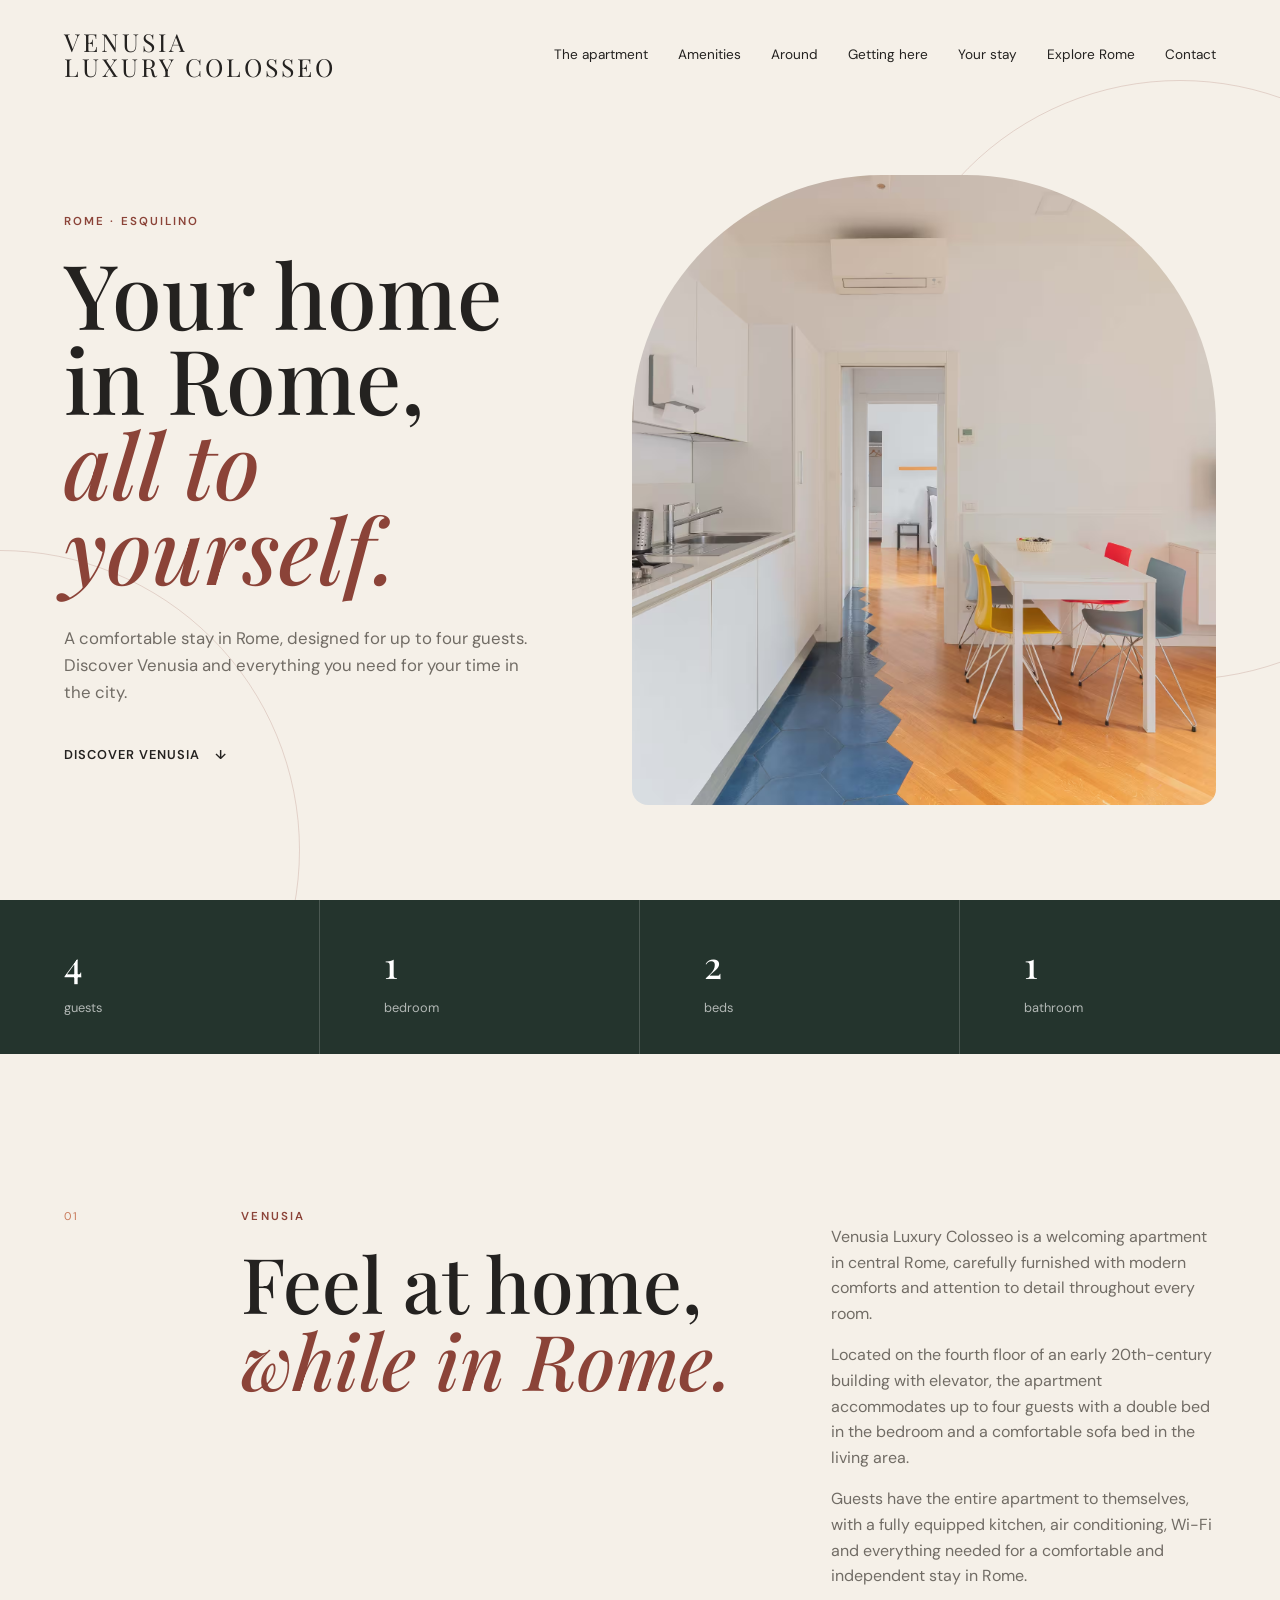
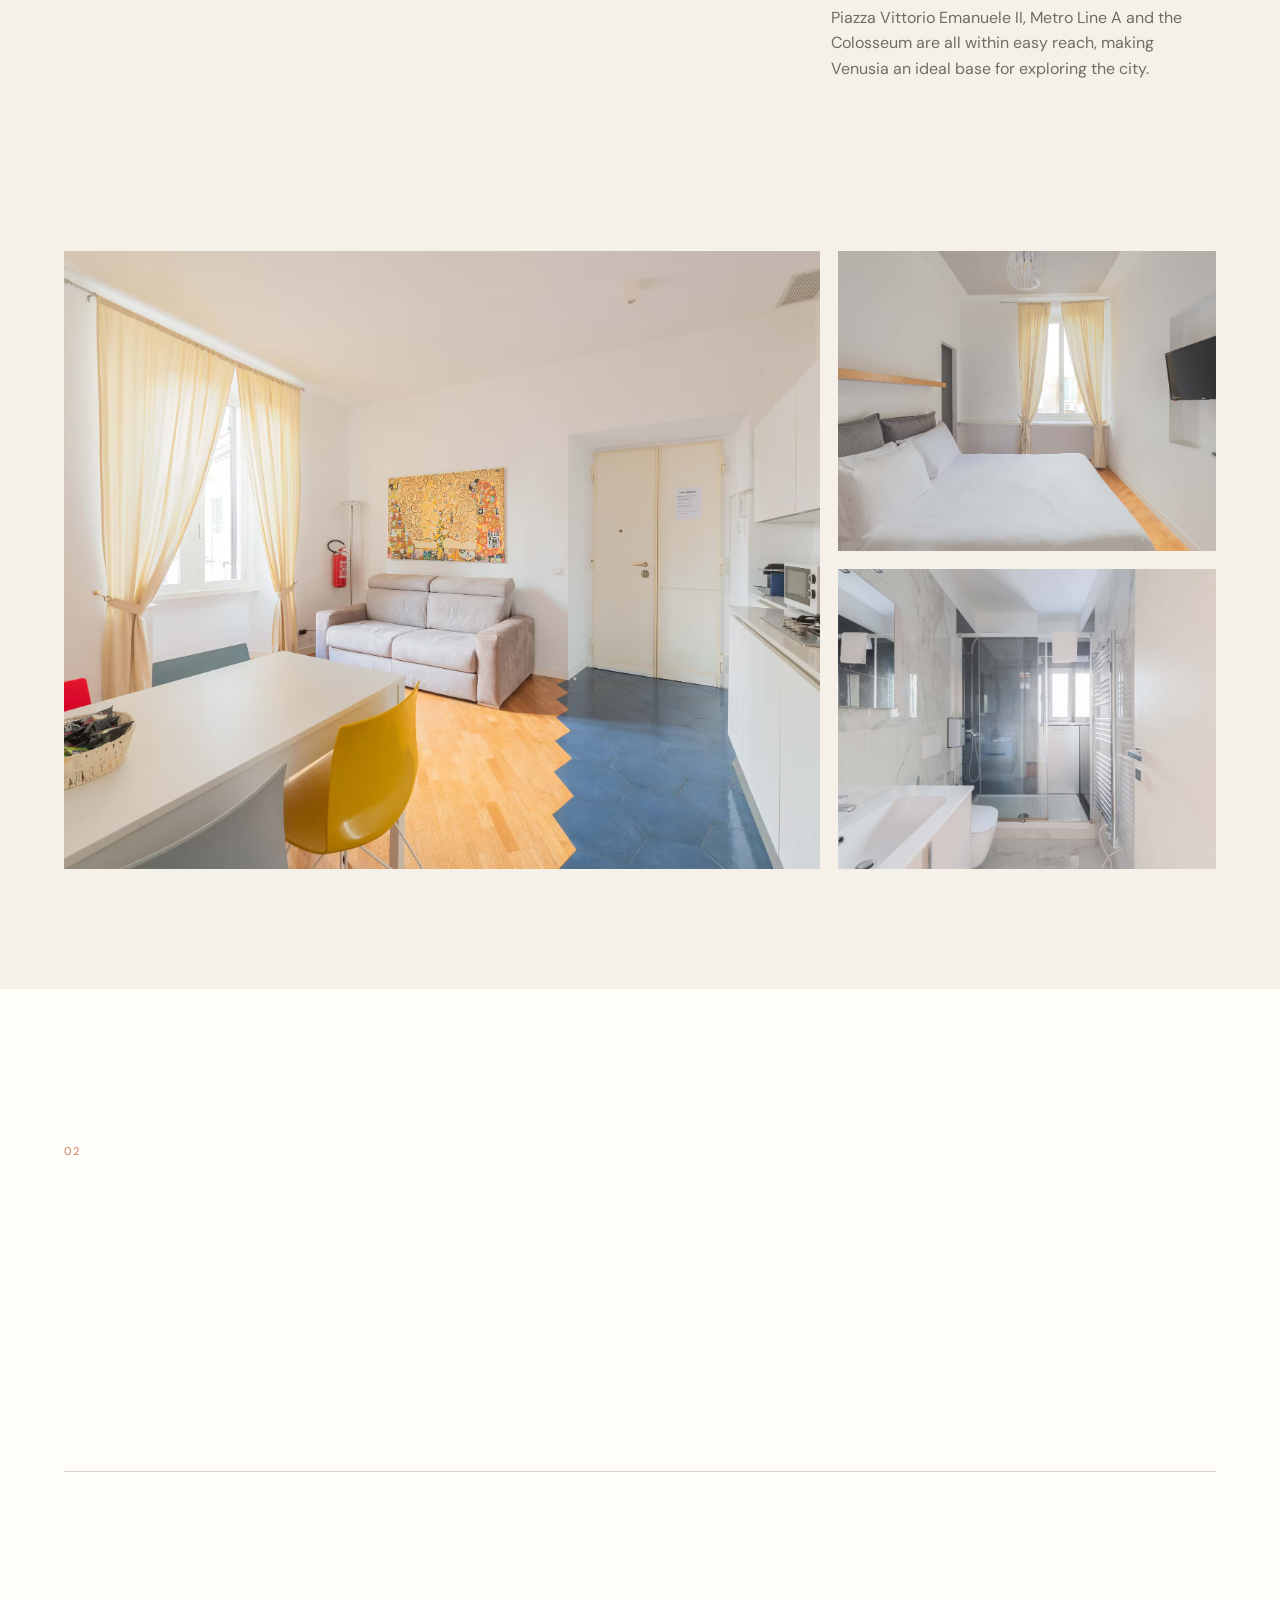
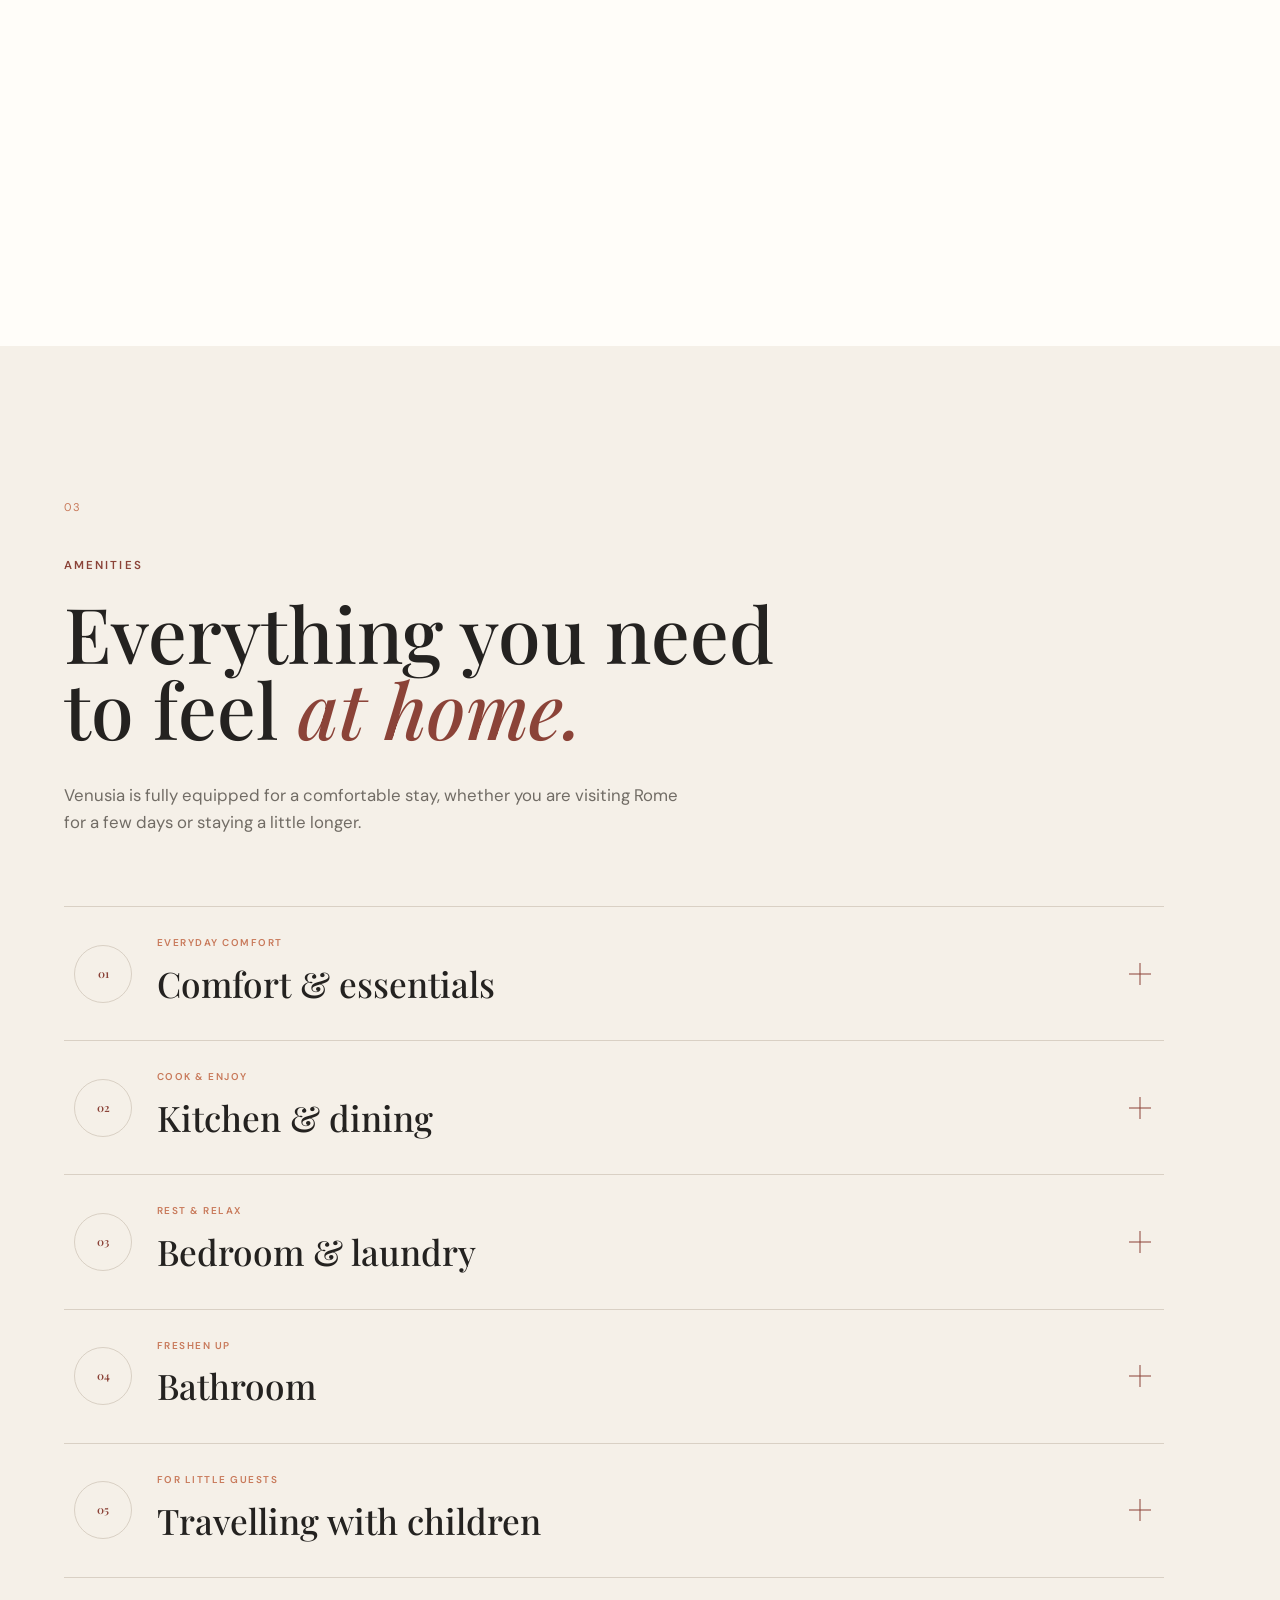
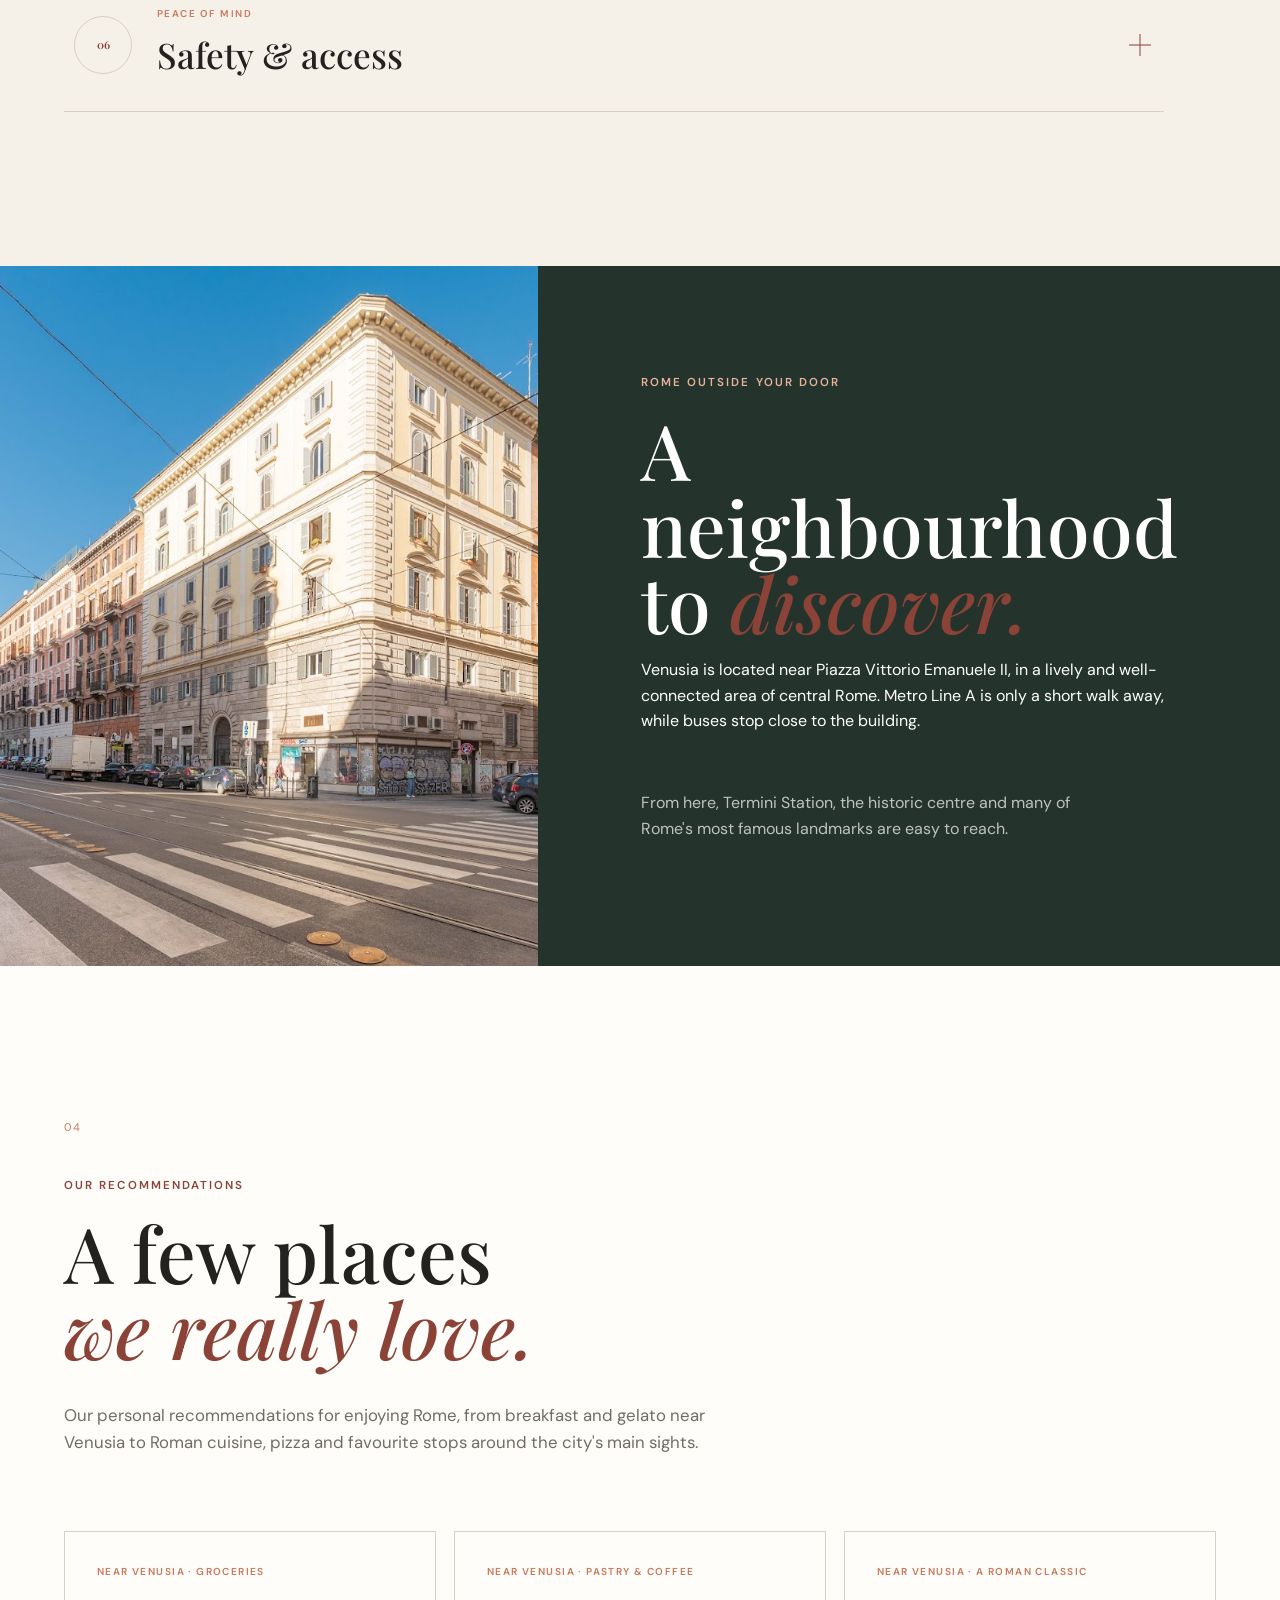
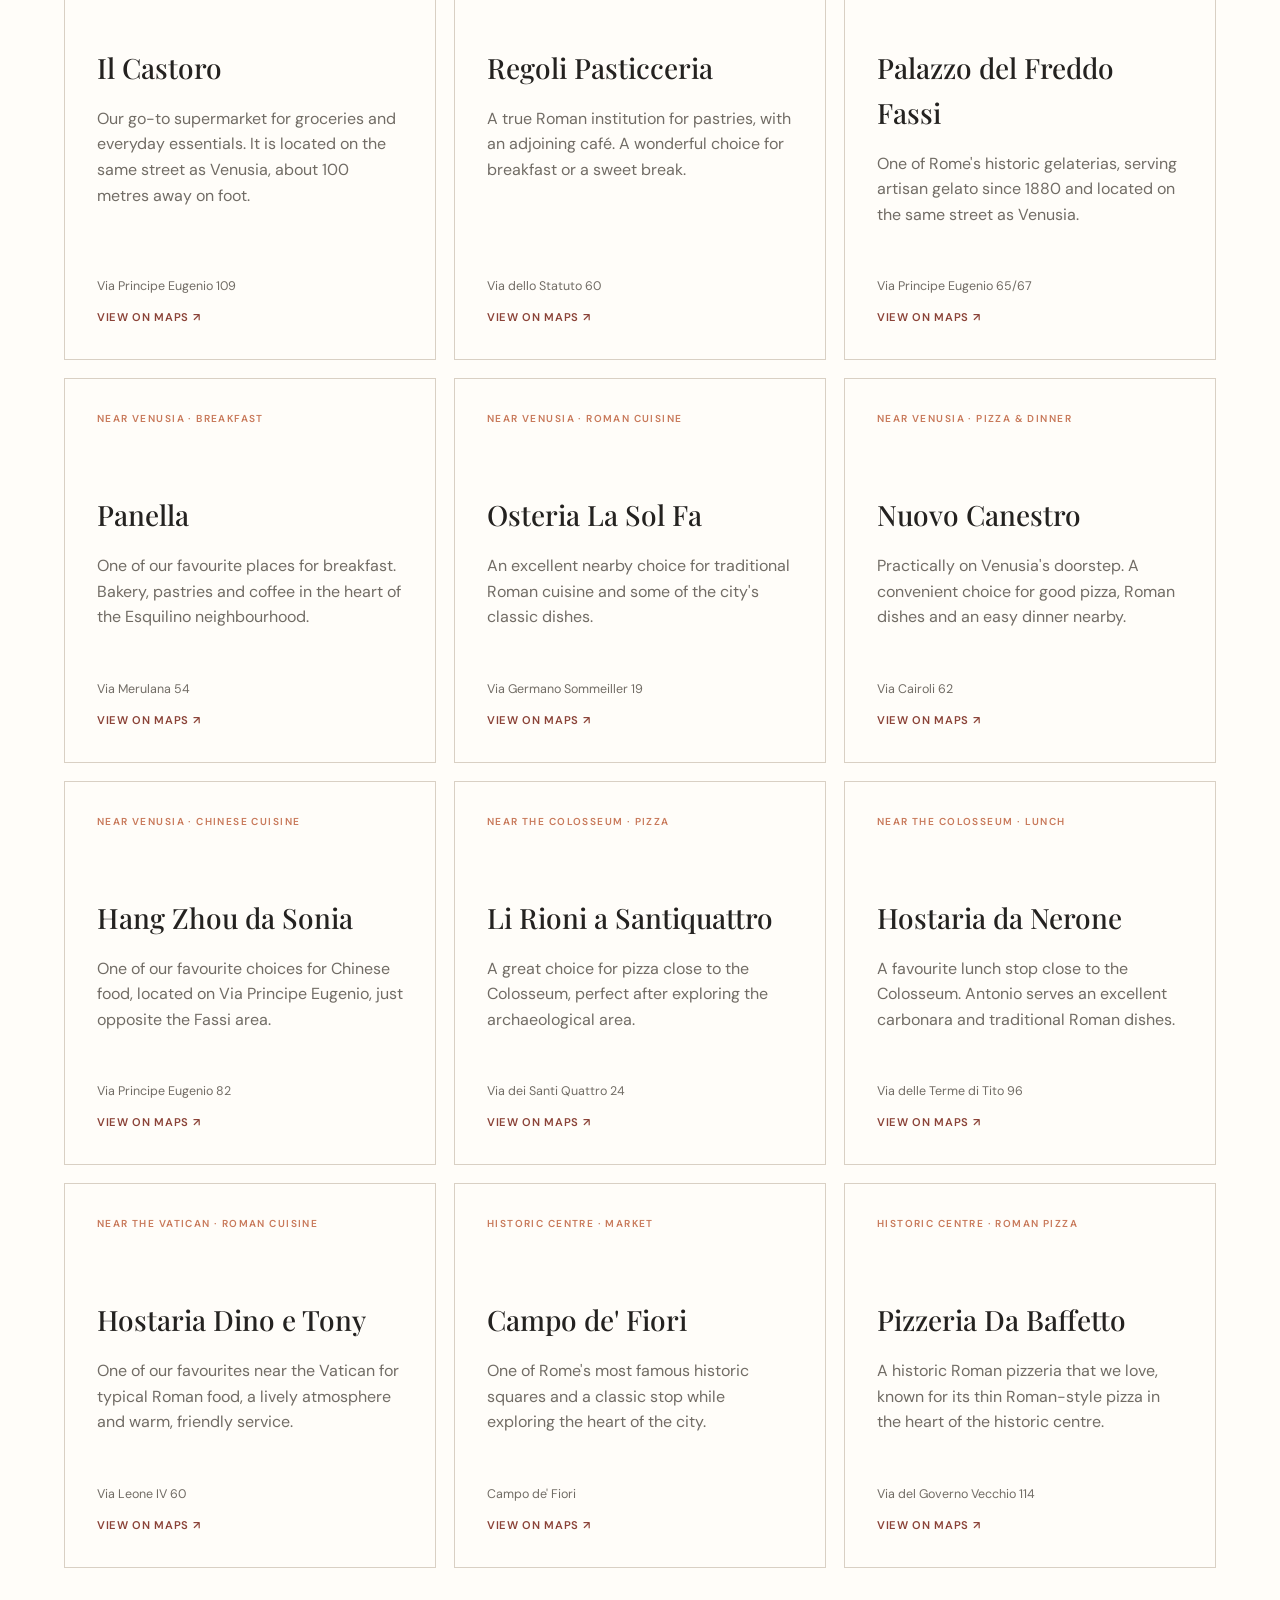
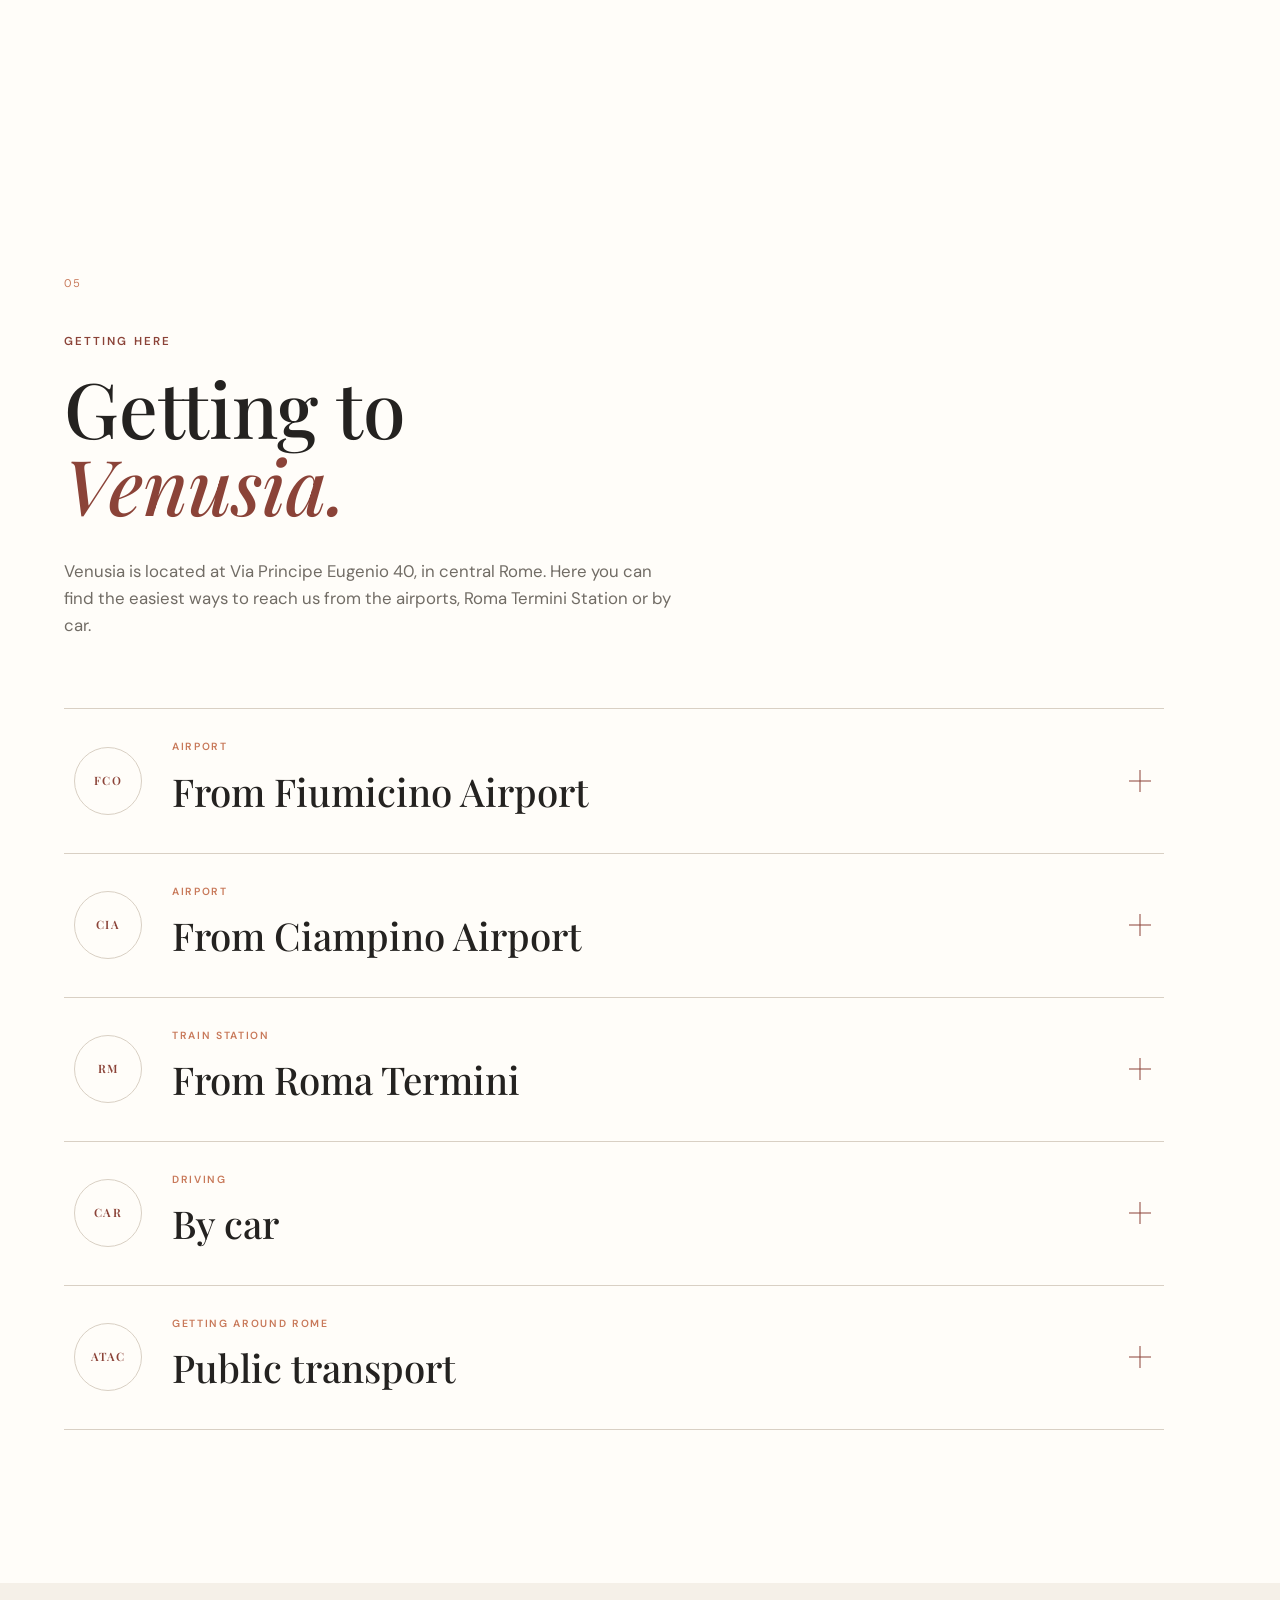
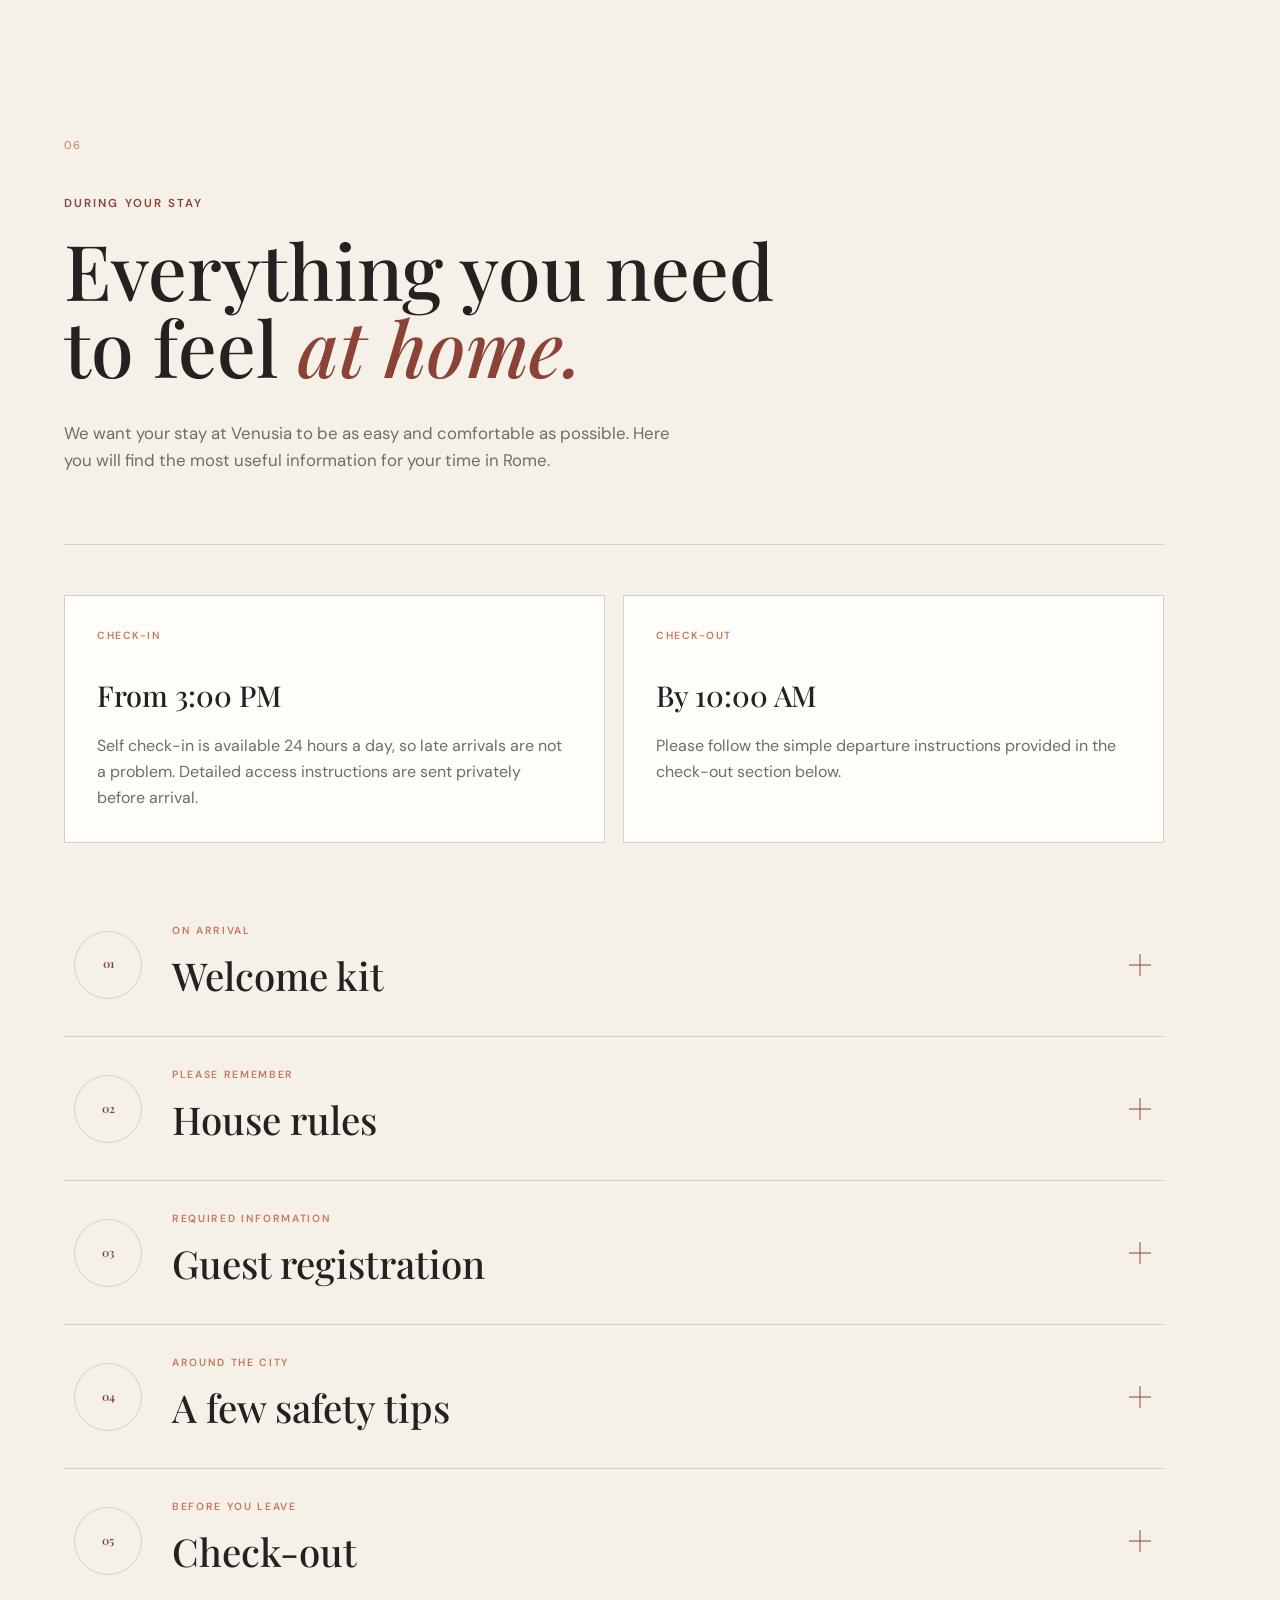
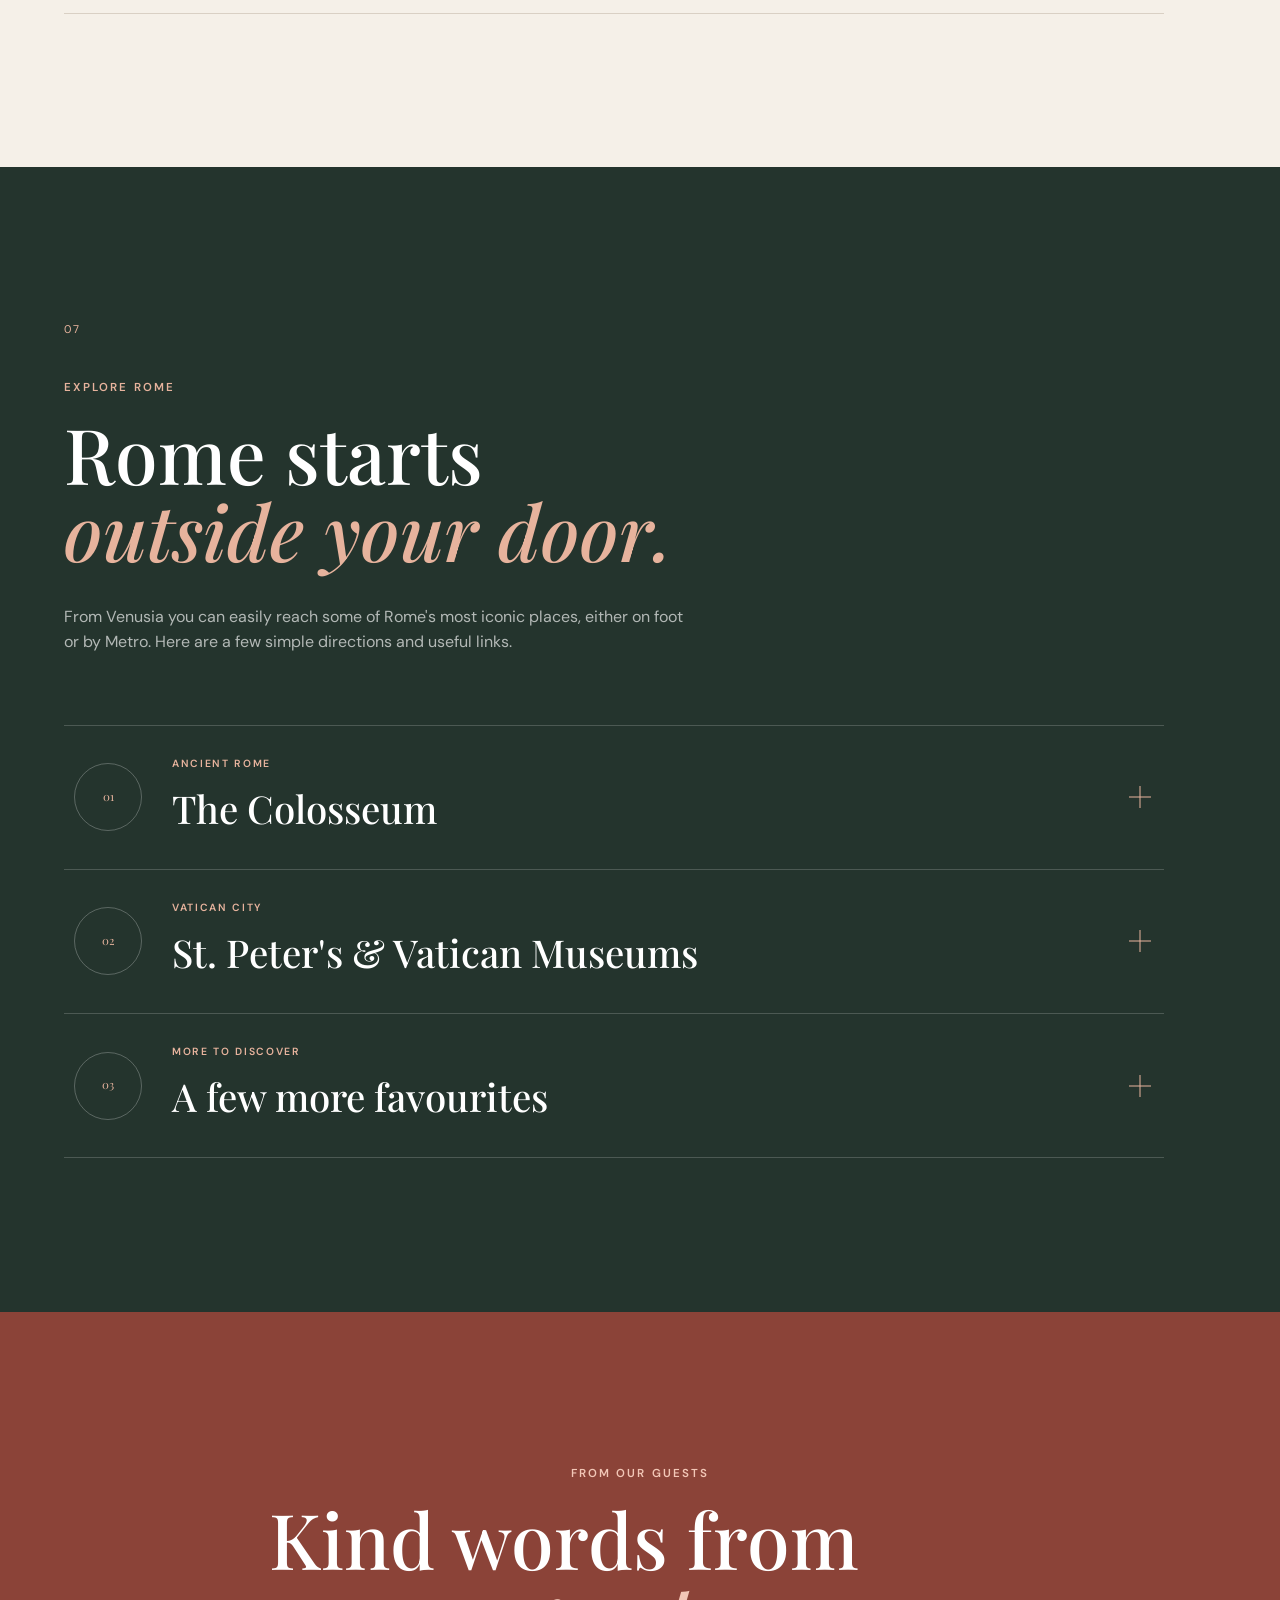
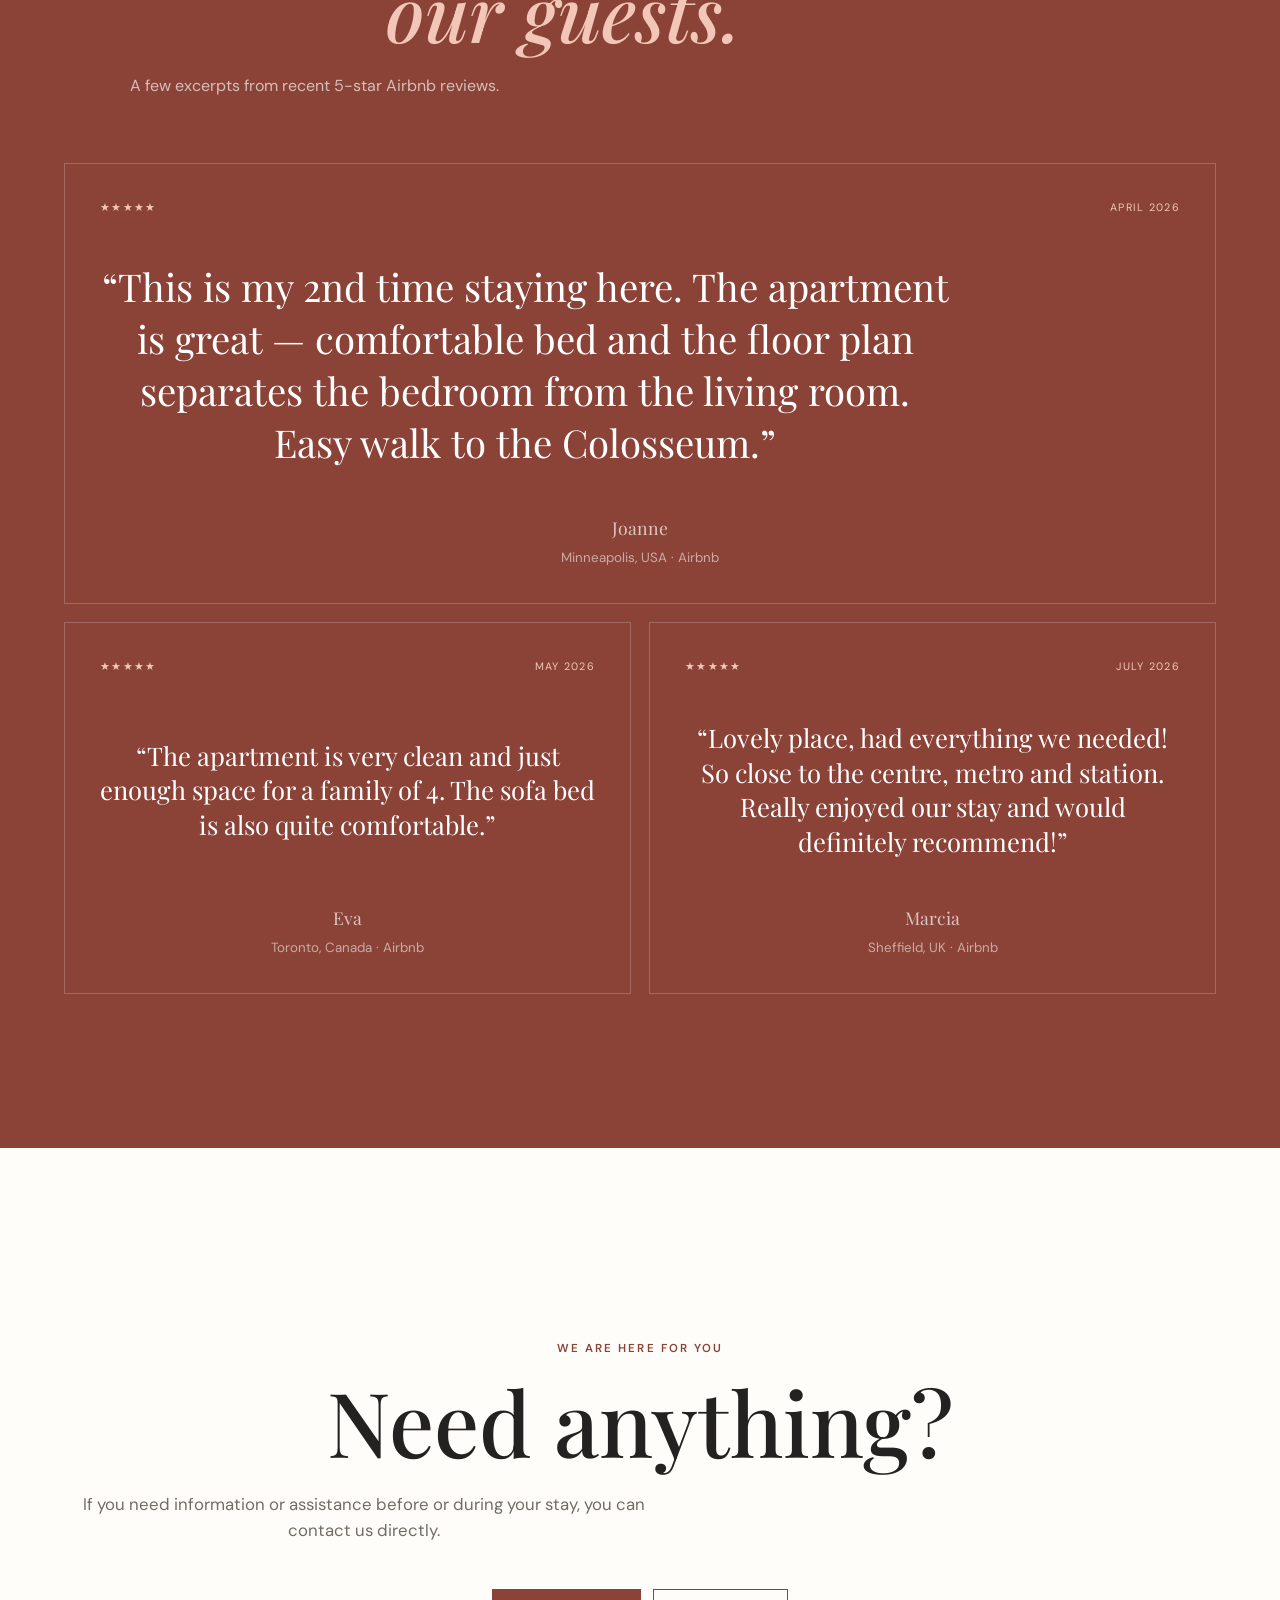
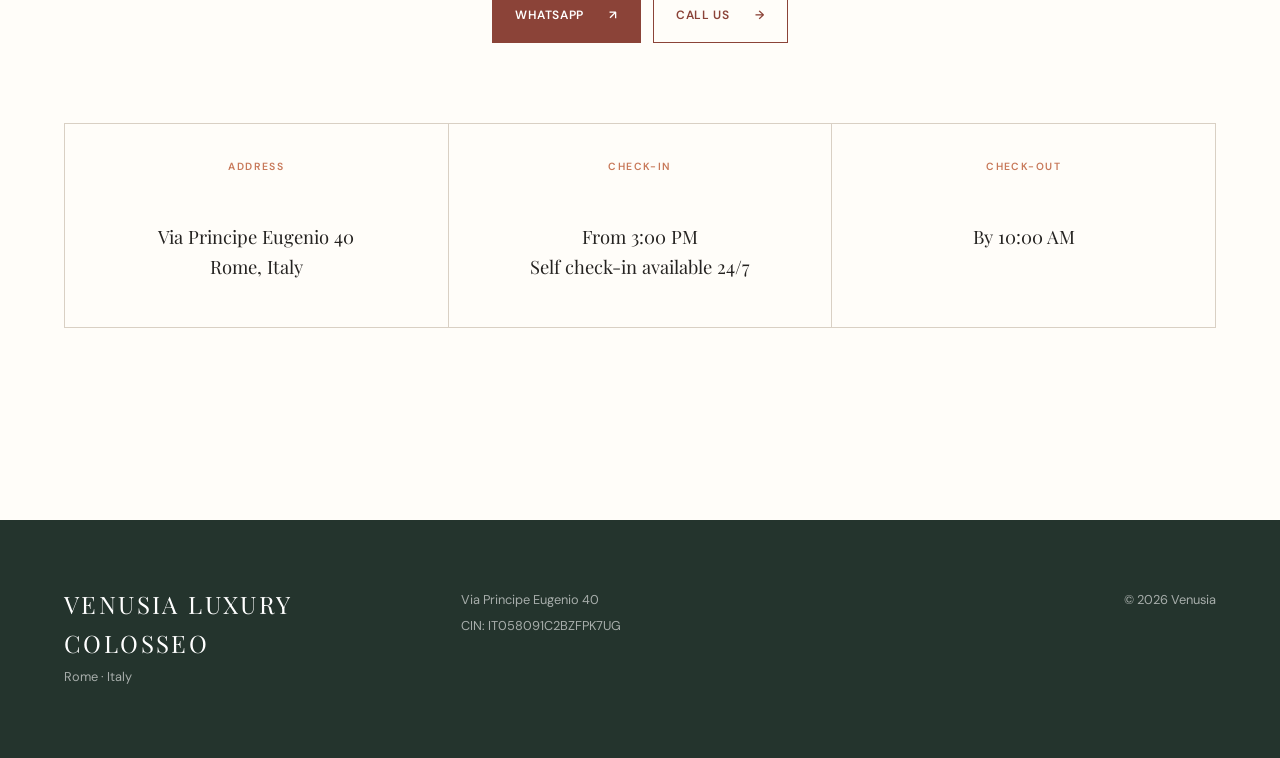
==== es/index.html @ 25a6e5ed "Add multilingual directory structure" ====
<!DOCTYPE html>
<html lang="es">

<head>
    <meta charset="UTF-8">

    <meta
        name="viewport"
        content="width=device-width, initial-scale=1.0"
    >

    <title>Venusia Luxury Colosseo | Rome</title>

    <!-- FAVICON -->

<link
    rel="icon"
    href="/favicon.ico?v=4"
    type="image/x-icon"
>

<link
    rel="apple-touch-icon"
    sizes="180x180"
    href="/apple-touch-icon.png?v=4"
>
<!-- SOCIAL PREVIEW -->

<meta
    property="og:title"
    content="Venusia Luxury Colosseo | Rome"
>

<meta
    property="og:description"
    content="A welcoming apartment in central Rome for up to four guests, within easy reach of the Colosseum and Metro Line A."
>

<meta
    property="og:image"
    content="https://venusia-luxury-colosseo.pages.dev//assets/images/venusia-social-preview.jpg?v=3"
>

<meta
    property="og:image:secure_url"
    content="https://venusia-luxury-colosseo.pages.dev//assets/images/venusia-social-preview.jpg?v=3"
>

<meta
    property="og:image:type"
    content="image/jpeg"
>

<meta
    property="og:image:alt"
    content="Living room at Venusia Luxury Colosseo in Rome"
>

<meta
    property="og:locale"
    content="en_US"
>

<meta
    property="og:url"
    content="https://venusia-luxury-colosseo.pages.dev/es/"
>

<meta
    property="og:type"
    content="website"
>

<meta
    property="og:site_name"
    content="Venusia Luxury Colosseo"
>


<!-- X / TWITTER / OTHER SOCIAL -->

<meta
    name="twitter:card"
    content="summary_large_image"
>

<meta
    name="twitter:title"
    content="Venusia Luxury Colosseo | Rome"
>

<meta
    name="twitter:description"
    content="A welcoming apartment in central Rome for up to four guests, within easy reach of the Colosseum and Metro Line A."
>

<meta
    name="twitter:image"
    content="https://venusia-luxury-colosseo.pages.dev//assets/images/venusia-social-preview.jpg?v=3"
>

<!-- BROWSER COLOR -->

<meta
    name="theme-color"
    content="#8b4338"
>

    <meta
    name="description"
    content="Venusia Luxury Colosseo, a welcoming apartment in central Rome for up to four guests, close to the Colosseum and Metro Line A."
>

    <link rel="preconnect" href="https://fonts.googleapis.com">
    <link rel="preconnect" href="https://fonts.gstatic.com" crossorigin>

    <link
        href="https://fonts.googleapis.com/css2?family=DM+Sans:wght@400;500;600&family=Playfair+Display:ital,wght@0,500;0,600;1,500&display=swap"
        rel="stylesheet"
    >

    <link
        rel="stylesheet"
        href="/css/style.css"
    >
</head>

<body>

    <!-- HEADER -->

    <header class="site-header">

        <a
            href="#top"
            class="logo"
        >
            VENUSIA
<span class="brand-subtitle">LUXURY COLOSSEO</span>
        </a>

       <nav class="desktop-nav">
    <a href="#casa">The apartment</a>
    <a href="#servizi">Amenities</a>
    <a href="#around-venusia">Around</a>
    <a href="#getting-here">Getting here</a>
    <a href="#during-stay">Your stay</a>
    <a href="#explore-rome">Explore Rome</a>
    <a href="#contatti">Contact</a>
       </nav>
        <button
            class="menu-button"
            id="menu-button"
            aria-label="Apri menu"
        >
            <span></span>
            <span></span>
        </button>

    </header>


    <!-- MENU MOBILE -->

    <div
        class="mobile-menu"
        id="mobile-menu"
    >

       <nav>
    <a href="#casa">The apartment</a>
    <a href="#servizi">Amenities</a>
    <a href="#around-venusia">Around Venusia</a>
    <a href="#getting-here">Getting to Venusia</a>
    <a href="#during-stay">During your stay</a>
    <a href="#explore-rome">Explore Rome</a>
    <a href="#recensioni">Reviews</a>
    <a href="#contatti">Contact</a>
       </nav>

    </div>


    <main id="top">


        <!-- HERO -->

        <section class="hero">

            <div class="hero-decoration hero-decoration-one"></div>
            <div class="hero-decoration hero-decoration-two"></div>

            <div class="hero-content">

                <p class="eyebrow">
                      ROME · ESQUILINO
                </p>

                 <h1>
                   Your home in Rome,<br>
                   <em>all to yourself.</em>
                </h1>

                <p class="hero-description">
    A comfortable stay in Rome, designed for up to four guests.
    Discover Venusia and everything you need for your time in the city.
</p>

                <a
                    href="#casa"
                    class="text-link"
                >
                    Discover Venusia
                    <span>↓</span>
                </a>

            </div>


            <div class="hero-image">

    <img
        src="/assets/images/venusia-hero-bedroom.jpg.avif"
        alt="Bedroom at Venusia apartment in Rome"
    >

           </div>     

        </section>


        <!-- DATI RAPIDI -->

        <section class="facts">

    <div>
        <strong>4</strong>
        <span>guests</span>
    </div>

    <div>
        <strong>1</strong>
        <span>bedroom</span>
    </div>

    <div>
        <strong>2</strong>
        <span>beds</span>
    </div>

    <div>
        <strong>1</strong>
        <span>bathroom</span>
    </div>

</section>


        <!-- LA CASA -->

        <section
            class="section intro-section"
            id="casa"
        >

            <div class="section-number">
                01
            </div>

            <div class="section-heading">

                <p class="eyebrow">
                    VENUSIA
                </p>

                <h2>
    Feel at home,<br>
    <em>while in Rome.</em>
</h2>

            </div>

            <div class="intro-text">

    <p>
        Venusia Luxury Colosseo is a welcoming apartment
        in central Rome, carefully furnished with modern
        comforts and attention to detail throughout every room.
    </p>

    <p>
        Located on the fourth floor of an early 20th-century
        building with elevator, the apartment accommodates
        up to four guests with a double bed in the bedroom
        and a comfortable sofa bed in the living area.
    </p>

    <p>
        Guests have the entire apartment to themselves,
        with a fully equipped kitchen, air conditioning,
        Wi-Fi and everything needed for a comfortable
        and independent stay in Rome.
    </p>

    <p>
        Piazza Vittorio Emanuele II, Metro Line A
        and the Colosseum are all within easy reach,
        making Venusia an ideal base for exploring the city.
    </p>

</div>

            
        </section>


        <!-- GALLERIA -->

        <section class="gallery-section">

    <div class="gallery-main">

        <img
            src="/assets/images/venusia-living-room.jpg.avif"
            alt="Living room and kitchen at Venusia apartment in Rome"
        >

    </div>


    <div class="gallery-small">

        <img
            src="/assets/images/venusia-bedroom-wide.jpg.avif"
            alt="Bedroom at Venusia apartment in Rome"
        >

    </div>


    <div class="gallery-small">

        <img
            src="/assets/images/venusia-bathroom.jpg.avif"
            alt="Bathroom and oversized shower at Venusia apartment in Rome"
        >

    </div>

</section>


        <!-- PERCHÉ VENUSIA -->

        <section class="section advantages-section">

            <div class="section-number">
                02
            </div>

            <div class="section-heading">

               <p class="eyebrow">
    WHY VENUSIA
</p>

                <h2>
    Everything you need<br>
    to enjoy <em>your stay.</em>
</h2>

            </div>


            <div class="advantages-grid">

                <article class="advantage">

                    <span>01</span>

                   <h3>Location</h3>

<p>
    A convenient base for exploring Rome and moving around the city.
</p>
                </article>


                <article class="advantage">

                    <span>02</span>

                    <h3>Comfort</h3>

<p>
    A welcoming space with the essentials for a comfortable stay.
</p>

                </article>


                <article class="advantage">

                    <span>03</span>

                    <h3>Space</h3>

<p>
    An entire apartment for up to four guests, with room to feel at home.
</p>

                </article>


                <article class="advantage">

                    <span>04</span>

                    <h3>Rome</h3>

<p>
    Stay connected to the city while enjoying your own space and independence.
</p>

                </article>

            </div>

        </section>


       <!-- AMENITIES -->

<section
    class="section services-section"
    id="servizi"
>

    <div class="section-number">
        03
    </div>


    <div class="section-heading">

        <p class="eyebrow">
            AMENITIES
        </p>

        <h2>
            Everything you need<br>
            to feel <em>at home.</em>
        </h2>

        <p class="amenities-intro">
            Venusia is fully equipped for a comfortable stay,
            whether you are visiting Rome for a few days
            or staying a little longer.
        </p>

    </div>


    <div class="amenities-list">


        <!-- COMFORT -->

        <details class="amenity-group">

            <summary>

                <div>

                    <span class="amenity-number">
                        01
                    </span>

                    <div>

                        <span class="amenity-small-title">
                            EVERYDAY COMFORT
                        </span>

                        <h3>
                            Comfort &amp; essentials
                        </h3>

                    </div>

                </div>

                <span class="amenity-plus"></span>

            </summary>


            <div class="amenity-content">

                <div>Wi-Fi</div>
                <div>Air conditioning</div>
                <div>Heating</div>
                <div>32-inch Smart TV</div>
                <div>Dedicated workspace</div>
                <div>Safe</div>
                <div>Elevator</div>
                <div>Continuous hot water</div>

            </div>

        </details>


        <!-- KITCHEN -->

        <details class="amenity-group">

            <summary>

                <div>

                    <span class="amenity-number">
                        02
                    </span>

                    <div>

                        <span class="amenity-small-title">
                            COOK &amp; ENJOY
                        </span>

                        <h3>
                            Kitchen &amp; dining
                        </h3>

                    </div>

                </div>

                <span class="amenity-plus"></span>

            </summary>


            <div class="amenity-content">

                <div>Fully equipped kitchen</div>
                <div>Fridge &amp; freezer</div>
                <div>Microwave</div>
                <div>Dishwasher</div>
                <div>Stovetop</div>
                <div>Nespresso coffee machine</div>
                <div>Kettle</div>
                <div>Toaster</div>
                <div>Pots &amp; pans</div>
                <div>Oil, salt &amp; pepper</div>
                <div>Dishes &amp; cutlery</div>
                <div>Dining table</div>

            </div>

        </details>


        <!-- BEDROOM -->

        <details class="amenity-group">

            <summary>

                <div>

                    <span class="amenity-number">
                        03
                    </span>

                    <div>

                        <span class="amenity-small-title">
                            REST &amp; RELAX
                        </span>

                        <h3>
                            Bedroom &amp; laundry
                        </h3>

                    </div>

                </div>

                <span class="amenity-plus"></span>

            </summary>


            <div class="amenity-content">

                <div>Bed linen</div>
                <div>Towels</div>
                <div>Extra pillows &amp; blankets</div>
                <div>Wardrobe &amp; drawers</div>
                <div>Hangers</div>
                <div>Washing machine</div>
                <div>Iron</div>

            </div>

        </details>


        <!-- BATHROOM -->

        <details class="amenity-group">

            <summary>

                <div>

                    <span class="amenity-number">
                        04
                    </span>

                    <div>

                        <span class="amenity-small-title">
                            FRESHEN UP
                        </span>

                        <h3>
                            Bathroom
                        </h3>

                    </div>

                </div>

                <span class="amenity-plus"></span>

            </summary>


            <div class="amenity-content">

                <div>Oversized shower</div>
                <div>Hairdryer</div>
                <div>Shampoo</div>
                <div>Body soap</div>
                <div>Shower gel</div>
                <div>Toilet paper</div>
                <div>Cleaning products</div>

            </div>

        </details>


        <!-- FAMILY -->

        <details class="amenity-group">

            <summary>

                <div>

                    <span class="amenity-number">
                        05
                    </span>

                    <div>

                        <span class="amenity-small-title">
                            FOR LITTLE GUESTS
                        </span>

                        <h3>
                            Travelling with children
                        </h3>

                    </div>

                </div>

                <span class="amenity-plus"></span>

            </summary>


            <div class="amenity-content">

                <div>Cot available on request</div>
                <div>Travel cot available on request</div>
                <div>High chair</div>
                <div>Bed linen provided</div>

            </div>

        </details>


        <!-- SAFETY -->

        <details class="amenity-group">

            <summary>

                <div>

                    <span class="amenity-number">
                        06
                    </span>

                    <div>

                        <span class="amenity-small-title">
                            PEACE OF MIND
                        </span>

                        <h3>
                            Safety &amp; access
                        </h3>

                    </div>

                </div>

                <span class="amenity-plus"></span>

            </summary>


            <div class="amenity-content">

                <div>Carbon monoxide detector</div>
                <div>Fire extinguisher</div>
                <div>First aid kit</div>
                <div>Self check-in</div>
                <div>Smart lock</div>
                <div>Elevator</div>
                <div>Paid parking nearby</div>

            </div>

        </details>

    </div>

</section>


        <!-- QUARTIERE -->

        <section
            class="neighbourhood-section"
            id="quartiere"
        >

            <div class="neighbourhood-image">

    <img
        src="/assets/images/venusia-neighborhood.jpg"
        alt="The neighbourhood around Venusia Luxury Colosseo in Rome"
    >

</div>


            <div class="neighbourhood-content">

               <p class="eyebrow">
    ROME OUTSIDE YOUR DOOR
</p>

<h2>
    A neighbourhood<br>
    to <em>discover.</em>
</h2>

<p>
    Venusia is located near Piazza Vittorio Emanuele II,
    in a lively and well-connected area of central Rome.
    Metro Line A is only a short walk away, while buses
    stop close to the building.
</p>

<p>
    From here, Termini Station, the historic centre
    and many of Rome's most famous landmarks are
    easy to reach.
</p>

            </div>

        </section>


 <!-- AROUND VENUSIA -->

<section
    class="section around-section"
    id="around-venusia"
>

    <div class="section-number">
        04
    </div>


    <div class="section-heading around-heading">

        <p class="eyebrow">
            OUR RECOMMENDATIONS
        </p>

        <h2>
            A few places<br>
            <em>we really love.</em>
        </h2>

        <p class="around-intro">
            Our personal recommendations for enjoying Rome,
            from breakfast and gelato near Venusia to Roman cuisine,
            pizza and favourite stops around the city's main sights.
        </p>

    </div>


    <div class="around-grid">


        <!-- IL CASTORO -->

        <a
            class="around-card"
            href="https://www.google.com/maps/search/?api=1&query=Il+Castoro+Supermercati+Via+Principe+Eugenio+109+Roma"
            target="_blank"
            rel="noopener noreferrer"
        >

            <span class="around-card-type">
                NEAR VENUSIA · GROCERIES
            </span>

            <h3>
                Il Castoro
            </h3>

            <p>
                Our go-to supermarket for groceries
                and everyday essentials. It is located
                on the same street as Venusia, about
                100 metres away on foot.
            </p>

            <span class="around-address">
                Via Principe Eugenio 109
            </span>

            <span class="around-link">
                View on Maps ↗
            </span>

        </a>


        <!-- REGOLI -->

        <a
            class="around-card"
            href="https://www.google.com/maps/search/?api=1&query=Regoli+Pasticceria+Via+dello+Statuto+60+Roma"
            target="_blank"
            rel="noopener noreferrer"
        >

            <span class="around-card-type">
                NEAR VENUSIA · PASTRY &amp; COFFEE
            </span>

            <h3>
                Regoli Pasticceria
            </h3>

            <p>
                A true Roman institution for pastries,
                with an adjoining café. A wonderful choice
                for breakfast or a sweet break.
            </p>

            <span class="around-address">
                Via dello Statuto 60
            </span>

            <span class="around-link">
                View on Maps ↗
            </span>

        </a>


        <!-- FASSI -->

        <a
            <a
            class="around-card"
            href="https://www.google.com/maps/search/?api=1&query=Palazzo+del+Freddo+Fassi+Via+Principe+Eugenio+65+Roma"
            target="_blank"
            rel="noopener noreferrer"
        >

            <span class="around-card-type">
                NEAR VENUSIA · A ROMAN CLASSIC
            </span>

            <h3>
                Palazzo del Freddo Fassi
            </h3>

            <p>
                One of Rome's historic gelaterias,
                serving artisan gelato since 1880
                and located on the same street as Venusia.
            </p>

            <span class="around-address">
                Via Principe Eugenio 65/67
            </span>

            <span class="around-link">
                View on Maps ↗
            </span>

        </a>


        <!-- PANELLA -->

        <a
            class="around-card"
            href="https://www.google.com/maps/search/?api=1&query=Panella+Via+Merulana+54+Roma"
            target="_blank"
            rel="noopener noreferrer"
        >

            <span class="around-card-type">
                NEAR VENUSIA · BREAKFAST
            </span>

            <h3>
                Panella
            </h3>

            <p>
                One of our favourite places for breakfast.
                Bakery, pastries and coffee in the heart
                of the Esquilino neighbourhood.
            </p>

            <span class="around-address">
                Via Merulana 54
            </span>

            <span class="around-link">
                View on Maps ↗
            </span>

        </a>


        <!-- LA SOL FA -->

        <a
            class="around-card"
            href="https://www.google.com/maps/search/?api=1&query=Osteria+La+Sol+Fa+Via+Germano+Sommeiller+19+Roma"
            target="_blank"
            rel="noopener noreferrer"
        >

            <span class="around-card-type">
                NEAR VENUSIA · ROMAN CUISINE
            </span>

            <h3>
                Osteria La Sol Fa
            </h3>

            <p>
                An excellent nearby choice for
                traditional Roman cuisine and
                some of the city's classic dishes.
            </p>

            <span class="around-address">
                Via Germano Sommeiller 19
            </span>

            <span class="around-link">
                View on Maps ↗
            </span>

        </a>


        <!-- NUOVO CANESTRO -->

        <a
            class="around-card"
            href="https://www.google.com/maps/search/?api=1&query=Ristorante+Nuovo+Canestro+Via+Cairoli+62+Roma"
            target="_blank"
            rel="noopener noreferrer"
        >

            <span class="around-card-type">
                NEAR VENUSIA · PIZZA &amp; DINNER
            </span>

            <h3>
                Nuovo Canestro
            </h3>

            <p>
                Practically on Venusia's doorstep.
                A convenient choice for good pizza,
                Roman dishes and an easy dinner nearby.
            </p>

            <span class="around-address">
                Via Cairoli 62
            </span>

            <span class="around-link">
                View on Maps ↗
            </span>

        </a>


        <!-- HANG ZHOU -->

        <a
            class="around-card"
            href="https://www.google.com/maps/search/?api=1&query=Hang+Zhou+da+Sonia+Via+Principe+Eugenio+82+Roma"
            target="_blank"
            rel="noopener noreferrer"
        >

            <span class="around-card-type">
                NEAR VENUSIA · CHINESE CUISINE
            </span>

            <h3>
                Hang Zhou da Sonia
            </h3>

            <p>
                One of our favourite choices for Chinese food,
                located on Via Principe Eugenio,
                just opposite the Fassi area.
            </p>

            <span class="around-address">
                Via Principe Eugenio 82
            </span>

            <span class="around-link">
                View on Maps ↗
            </span>

        </a>


        <!-- LI RIONI -->

        <a
            class="around-card"
            href="https://www.google.com/maps/search/?api=1&query=Li+Rioni+a+Santiquattro+Via+dei+Santi+Quattro+24+Roma"
            target="_blank"
            rel="noopener noreferrer"
        >

            <span class="around-card-type">
                NEAR THE COLOSSEUM · PIZZA
            </span>

            <h3>
                Li Rioni a Santiquattro
            </h3>

            <p>
                A great choice for pizza close to
                the Colosseum, perfect after exploring
                the archaeological area.
            </p>

            <span class="around-address">
                Via dei Santi Quattro 24
            </span>

            <span class="around-link">
                View on Maps ↗
            </span>

        </a>


        <!-- HOSTARIA DA NERONE -->

        <a
            class="around-card"
            href="https://www.google.com/maps/search/?api=1&query=Hostaria+da+Nerone+Via+delle+Terme+di+Tito+96+Roma"
            target="_blank"
            rel="noopener noreferrer"
        >

            <span class="around-card-type">
                NEAR THE COLOSSEUM · LUNCH
            </span>

            <h3>
                Hostaria da Nerone
            </h3>

            <p>
                A favourite lunch stop close to the Colosseum.
                Antonio serves an excellent carbonara
                and traditional Roman dishes.
            </p>

            <span class="around-address">
                Via delle Terme di Tito 96
            </span>

            <span class="around-link">
                View on Maps ↗
            </span>

        </a>


        <!-- DINO E TONY -->

        <a
            class="around-card"
            href="https://www.google.com/maps/search/?api=1&query=Hostaria+Dino+e+Tony+Via+Leone+IV+60+Roma"
            target="_blank"
            rel="noopener noreferrer"
        >

            <span class="around-card-type">
                NEAR THE VATICAN · ROMAN CUISINE
            </span>

            <h3>
                Hostaria Dino e Tony
            </h3>

            <p>
                One of our favourites near the Vatican
                for typical Roman food, a lively atmosphere
                and warm, friendly service.
            </p>

            <span class="around-address">
                Via Leone IV 60
            </span>

            <span class="around-link">
                View on Maps ↗
            </span>

        </a>


        <!-- CAMPO DE' FIORI -->

        <a
            class="around-card"
            href="https://www.google.com/maps/search/?api=1&query=Campo+de+Fiori+Roma"
            target="_blank"
            rel="noopener noreferrer"
        >

            <span class="around-card-type">
                HISTORIC CENTRE · MARKET
            </span>

            <h3>
                Campo de' Fiori
            </h3>

            <p>
                One of Rome's most famous historic squares
                and a classic stop while exploring
                the heart of the city.
            </p>

            <span class="around-address">
                Campo de' Fiori
            </span>

            <span class="around-link">
                View on Maps ↗
            </span>

        </a>


        <!-- DA BAFFETTO -->

        <a
            class="around-card"
            href="https://www.google.com/maps/search/?api=1&query=Pizzeria+Da+Baffetto+Via+del+Governo+Vecchio+114+Roma"
            target="_blank"
            rel="noopener noreferrer"
        >

            <span class="around-card-type">
                HISTORIC CENTRE · ROMAN PIZZA
            </span>

            <h3>
                Pizzeria Da Baffetto
            </h3>

            <p>
                A historic Roman pizzeria that we love,
                known for its thin Roman-style pizza
                in the heart of the historic centre.
            </p>

            <span class="around-address">
                Via del Governo Vecchio 114
            </span>

            <span class="around-link">
                View on Maps ↗
            </span>

        </a>


    </div>

</section>

        <!-- GETTING TO VENUSIA -->

<section
    class="section travel-section"
    id="getting-here"
>

    <div class="section-number">
        05
    </div>


    <div class="section-heading travel-heading">

        <p class="eyebrow">
            GETTING HERE
        </p>

        <h2>
            Getting to<br>
            <em>Venusia.</em>
        </h2>

        <p class="travel-intro">
            Venusia is located at Via Principe Eugenio 40,
            in central Rome. Here you can find the easiest
            ways to reach us from the airports, Roma Termini
            Station or by car.
        </p>

    </div>


    <div class="travel-list">


        <!-- FIUMICINO -->

        <details class="travel-card">

            <summary>

                <div class="travel-summary-left">

                    <span class="travel-code">
                        FCO
                    </span>

                    <div>
                        <span class="travel-small-title">
                            AIRPORT
                        </span>

                        <h3>
                            From Fiumicino Airport
                        </h3>
                    </div>

                </div>

                <span class="travel-plus"></span>

            </summary>


            <div class="travel-content">

                <p class="travel-lead">
                    There are three main ways to reach
                    Venusia from Rome Fiumicino Airport.
                </p>


                <div class="travel-options">

                    <article>

                        <span class="option-number">
                            01
                        </span>

                        <h4>
                            Leonardo Express
                        </h4>

                        <p>
                            The direct train connects Fiumicino
                            Airport with Roma Termini Station.
                        </p>

                        <strong>
                            Approx. €14 per person
                        </strong>

                    </article>


                    <article>

                        <span class="option-number">
                            02
                        </span>

                        <h4>
                            Taxi
                        </h4>

                        <p>
                            A taxi can take you directly from
                            the airport to Venusia.
                        </p>

                        <strong>
                            Approx. €55
                        </strong>

                    </article>


                    <article>

                        <span class="option-number">
                            03
                        </span>

                        <h4>
                            Shuttle bus
                        </h4>

                        <p>
                            A cheaper option to reach Roma Termini,
                            although the journey usually takes longer.
                        </p>

                        <strong>
                            Approx. €6 per person
                        </strong>

                    </article>

                </div>


                <div class="travel-note">

                    <p>
                        If you choose the train or shuttle bus,
                        you will arrive at Roma Termini Station.
                        From there, Venusia can be reached on foot,
                        by bus or by Metro.
                    </p>

                    <a href="#termini">
                        See directions from Termini ↓
                    </a>

                </div>

            </div>

        </details>


        <!-- CIAMPINO -->

        <details class="travel-card">

            <summary>

                <div class="travel-summary-left">

                    <span class="travel-code">
                        CIA
                    </span>

                    <div>
                        <span class="travel-small-title">
                            AIRPORT
                        </span>

                        <h3>
                            From Ciampino Airport
                        </h3>
                    </div>

                </div>

                <span class="travel-plus"></span>

            </summary>


            <div class="travel-content">

                <p class="travel-lead">
                    The journey from Ciampino Airport to Venusia
                    usually takes around one hour.
                </p>

                <p>
                    One of the easiest options is to take a shuttle
                    bus from Ciampino Airport to Roma Termini Station
                    and continue to Venusia from there.
                </p>


                <a
                    class="travel-button"
                    href="https://www.sitbusshuttle.com/"
                    target="_blank"
                    rel="noopener noreferrer"
                >
                    Check shuttle bus
                    <span>↗</span>
                </a>


                <div class="travel-note">

                    <p>
                        Once you arrive at Roma Termini,
                        follow the directions in the section below.
                    </p>

                    <a href="#termini">
                        See directions from Termini ↓
                    </a>

                </div>

            </div>

        </details>


        <!-- TERMINI -->

        <details
            class="travel-card"
            id="termini"
        >

            <summary>

                <div class="travel-summary-left">

                    <span class="travel-code">
                        RM
                    </span>

                    <div>
                        <span class="travel-small-title">
                            TRAIN STATION
                        </span>

                        <h3>
                            From Roma Termini
                        </h3>
                    </div>

                </div>

                <span class="travel-plus"></span>

            </summary>


            <div class="travel-content">

                <p class="travel-lead">
                    Venusia is close to Roma Termini Station
                    and can be reached in three different ways.
                </p>


                <div class="termini-options">


                    <article class="termini-option">

                        <span class="option-number">
                            01
                        </span>

                        <div>

                            <h4>
                                On foot
                            </h4>

                            <p>
                                Venusia is approximately a
                                10-minute walk from Roma Termini.
                            </p>

                        </div>

                    </article>


                    <article class="termini-option">

                        <span class="option-number">
                            02
                        </span>

                        <div>

                            <h4>
                                Bus 649
                            </h4>

                            <p>
                                The 649 bus stop is located in
                                Piazza dei Cinquecento, just outside
                                Termini Station, near number 58.
                            </p>

                            <p>
                                Get off at the
                                <strong>Conte Verde</strong> stop.
                                Via Principe Eugenio runs parallel
                                to the stop and is just across
                                the street.
                            </p>

                        </div>

                    </article>


                    <article class="termini-option">

                        <span class="option-number">
                            03
                        </span>

                        <div>

                            <h4>
                                Metro Line A
                            </h4>

                            <p>
                                From Termini, take Metro Line A
                                towards <strong>Anagnina</strong>
                                for one stop and get off at
                                <strong>Vittorio Emanuele</strong>.
                            </p>

                            <p>
                                Take the exit towards
                                <strong>Piazza Dante</strong>.
                                When you reach street level near
                                Gatsby Café, turn left and walk
                                along the portico.
                            </p>

                            <p>
                                At the end of the columns,
                                turn right into Via Principe Eugenio.
                                Venusia is located at number 40.
                            </p>

                        </div>

                    </article>


                </div>


                <div class="address-box">

                    <span>
                        VENUSIA
                    </span>

                    <strong>
                        Via Principe Eugenio 40
                    </strong>

                    <p>
                        Rome, Italy
                    </p>

                </div>


                <p class="security-note">
                    Detailed access and self check-in instructions
                    will be sent privately before your arrival.
                </p>

            </div>

        </details>


<!-- BY CAR -->

<details class="travel-card">

    <summary>

        <div class="travel-summary-left">

            <span class="travel-code">
                CAR
            </span>

            <div>

                <span class="travel-small-title">
                    DRIVING
                </span>

                <h3>
                    By car
                </h3>

            </div>

        </div>

        <span class="travel-plus"></span>

    </summary>


    <div class="travel-content">

        <p class="travel-lead">
            If you are arriving by car, several parking
            options are available around Venusia.
        </p>

        <div class="travel-note">

    <p>
        Venusia does not have a private or reserved
        parking space. Street parking and private
        garages are available in the surrounding area.
    </p>

</div>


        <div class="parking-grid">

            <article>

                <span class="option-number">
                    01
                </span>

                <h4>
                    Street parking
                </h4>

                <p>
                    Blue-line parking spaces are available
                    in the surrounding streets and are
                    subject to a fee.
                </p>

                <strong>
                    Approx. €8 per day
                </strong>

            </article>


            <article>

                <span class="option-number">
                    02
                </span>

                <h4>
                    Free parking
                </h4>

                <p>
                    White-line parking spaces may also be
                    available and are generally free where
                    parking is permitted.
                </p>

            </article>


            <article>

                <span class="option-number">
                    03
                </span>

                <h4>
                    Private garage
                </h4>

                <p>
                    A private garage is located approximately
                    100 metres from the apartment.
                </p>

                <strong>
                    Approx. €35 per day
                </strong>

            </article>

        </div>


        <a
            class="travel-button"
            href="https://www.google.com/search?q=garage%20via%20buonarroti%20roma"
            target="_blank"
            rel="noopener noreferrer"
        >
            View nearby garage
            <span>↗</span>
        </a>


        <p class="price-disclaimer">
            Parking and transport prices are indicative
            and may change over time.
        </p>

    </div>

</details>


<!-- PUBLIC TRANSPORT -->

<details class="travel-card">

    <summary>

        <div class="travel-summary-left">

            <span class="travel-code">
                ATAC
            </span>

            <div>

                <span class="travel-small-title">
                    GETTING AROUND ROME
                </span>

                <h3>
                    Public transport
                </h3>

            </div>

        </div>

        <span class="travel-plus"></span>

    </summary>


    <div class="travel-content">

        <p class="travel-lead">
            Rome's public transport network includes
            Metro, buses and trams. Several ticket
            options are available depending on the
            length of your stay.
        </p>


        <div class="transport-tickets">

            <article>

                <span>
                    BIT
                </span>

                <h4>
                    Single ticket
                </h4>

                <strong>
                    €1.50
                </strong>

                <p>
                    Valid for 100 minutes
                    from first validation.
                </p>

            </article>


            <article>

                <span>
                    24H
                </span>

                <h4>
                    Roma 24H
                </h4>

                <strong>
                    €8.50
                </strong>

                <p>
                    Unlimited travel for
                    24 hours from first validation.
                </p>

            </article>


            <article>

                <span>
                    48H
                </span>

                <h4>
                    Roma 48H
                </h4>

                <strong>
                    €15
                </strong>

                <p>
                    Unlimited travel for
                    48 hours from first validation.
                </p>

            </article>


            <article>

                <span>
                    72H
                </span>

                <h4>
                    Roma 72H
                </h4>

                <strong>
                    €22
                </strong>

                <p>
                    Unlimited travel for
                    72 hours from first validation.
                </p>

            </article>


            <article>

                <span>
                    7D
                </span>

                <h4>
                    CIS weekly pass
                </h4>

                <strong>
                    €29
                </strong>

                <p>
                    Unlimited travel for seven days,
                    according to the validity rules
                    of the weekly pass.
                </p>

            </article>

        </div>


        <div class="travel-note">

            <p>
                Tickets and passes can be purchased
                from Metro ticket machines and many
                authorised newsstands, bars and
                tobacco shops.
            </p>

        </div>


        <p class="price-disclaimer">
            Fares shown here are based on the current
            public transport rates and may change over time.
        </p>

    </div>

</details>

</div>

</section>


<!-- DURING YOUR STAY -->

<section
    class="section stay-section"
    id="during-stay"
>

    <div class="section-number">
        06
    </div>


    <div class="section-heading stay-heading">

        <p class="eyebrow">
            DURING YOUR STAY
        </p>

        <h2>
            Everything you need<br>
            to feel <em>at home.</em>
        </h2>

        <p class="stay-intro">
            We want your stay at Venusia to be as easy
            and comfortable as possible. Here you will find
            the most useful information for your time in Rome.
        </p>

    </div>


    <div class="stay-list">

        <div class="stay-key-info">

    <article>

        <span>
            CHECK-IN
        </span>

        <strong>
            From 3:00 PM
        </strong>

        <p>
            Self check-in is available 24 hours a day,
            so late arrivals are not a problem.
            Detailed access instructions are sent privately
            before arrival.
        </p>

    </article>


    <article>

        <span>
            CHECK-OUT
        </span>

        <strong>
            By 10:00 AM
        </strong>

        <p>
            Please follow the simple departure instructions
            provided in the check-out section below.
        </p>

    </article>

</div>


        <!-- WELCOME KIT -->

        <details class="stay-card">

            <summary>

                <div class="stay-summary-left">

                    <span class="stay-number">
                        01
                    </span>

                    <div>

                        <span class="stay-small-title">
                            ON ARRIVAL
                        </span>

                        <h3>
                            Welcome kit
                        </h3>

                    </div>

                </div>

                <span class="stay-plus"></span>

            </summary>


            <div class="stay-content">

                <p class="stay-lead">
                    When you arrive at Venusia, you will find
                    a small welcome kit prepared to make the
                    beginning of your stay easier.
                </p>


                <div class="welcome-grid">

                    <article>

                        <span class="welcome-icon">
                            ☕
                        </span>

                        <h4>
                            For your first break
                        </h4>

                        <p>
                            Coffee, tea and sugar will be
                            waiting for you in the apartment.
                        </p>

                    </article>


                    <article>

                        <span class="welcome-icon">
                            ✦
                        </span>

                        <h4>
                            In the kitchen
                        </h4>

                        <p>
                            Kitchen roll, new sponges,
                            cleaning products and dishwasher
                            tablets are provided.
                        </p>

                    </article>


                    <article>

                        <span class="welcome-icon">
                            ♢
                        </span>

                        <h4>
                            In the bathroom
                        </h4>

                        <p>
                            Soap, shampoo, shower gel and
                            toilet paper are available
                            when you arrive.
                        </p>

                    </article>


                    <article>

                        <span class="welcome-icon">
                            ⌂
                        </span>

                        <h4>
                            Ready for your stay
                        </h4>

                        <p>
                            The apartment is prepared with
                            clean linen and a clean sofa cover.
                        </p>

                    </article>

                </div>

            </div>

        </details>


        <!-- HOUSE RULES -->

        <details class="stay-card">

            <summary>

                <div class="stay-summary-left">

                    <span class="stay-number">
                        02
                    </span>

                    <div>

                        <span class="stay-small-title">
                            PLEASE REMEMBER
                        </span>

                        <h3>
                            House rules
                        </h3>

                    </div>

                </div>

                <span class="stay-plus"></span>

            </summary>


            <div class="stay-content">

                <p class="stay-lead">
                    A few simple rules help us keep Venusia
                    comfortable for our guests and respectful
                    of everyone living in the building.
                </p>


                <div class="rules-list">

                    <article>

                        <span class="rule-symbol">
                            01
                        </span>

                        <div>

                            <h4>
                                Elevator doors
                            </h4>

                            <p>
                                Please always make sure that both
                                elevator doors are completely closed
                                after use.
                            </p>

                            <p>
                                This is very important for the correct
                                operation of the lift and for the other
                                residents of the building.
                            </p>

                        </div>

                    </article>


                    <article>

                        <span class="rule-symbol">
                            02
                        </span>

                        <div>

                            <h4>
                                No smoking
                            </h4>

                            <p>
                                Venusia is a strictly non-smoking
                                apartment. Smoking is not permitted
                                inside the property.
                            </p>

                        </div>

                    </article>

                </div>

            </div>

        </details>


        <!-- GUEST REGISTRATION -->

        <details class="stay-card">

            <summary>

                <div class="stay-summary-left">

                    <span class="stay-number">
                        03
                    </span>

                    <div>

                        <span class="stay-small-title">
                            REQUIRED INFORMATION
                        </span>

                        <h3>
                            Guest registration
                        </h3>

                    </div>

                </div>

                <span class="stay-plus"></span>

            </summary>


            <div class="stay-content">

                <p class="stay-lead">
                    Italian regulations require accommodation
                    providers to collect identification details
                    for all guests.
                </p>

                <p>
                    Please complete the guest registration form
                    using the private link that will be sent to you
                    before or shortly after your arrival.
                </p>

                <div class="important-box">

                    <span>
                        IMPORTANT
                    </span>

                    <p>
                        The registration link contains information
                        intended only for confirmed guests and will
                        therefore not be published on this website.
                    </p>

                </div>

            </div>

        </details>


        <!-- SAFETY -->

        <details class="stay-card">

            <summary>

                <div class="stay-summary-left">

                    <span class="stay-number">
                        04
                    </span>

                    <div>

                        <span class="stay-small-title">
                            AROUND THE CITY
                        </span>

                        <h3>
                            A few safety tips
                        </h3>

                    </div>

                </div>

                <span class="stay-plus"></span>

            </summary>


            <div class="stay-content">

                <p class="stay-lead">
                    Rome is a large and busy city, so a few
                    simple precautions can make your stay
                    more comfortable.
                </p>


                <div class="safety-grid">

                    <article>

                        <span>
                            01
                        </span>

                        <h4>
                            Public transport
                        </h4>

                        <p>
                            Keep an eye on bags, phones and
                            personal belongings when travelling
                            on buses, the Metro or in crowded areas.
                        </p>

                    </article>


                    <article>

                        <span>
                            02
                        </span>

                        <h4>
                            At night
                        </h4>

                        <p>
                            When you are inside the apartment,
                            especially at night, we recommend
                            locking the entrance door.
                        </p>

                    </article>

                </div>

            </div>

        </details>


       <!-- CHECK-OUT -->

<details class="stay-card">

    <summary>

        <div class="stay-summary-left">

            <span class="stay-number">
                05
            </span>

            <div>

                <span class="stay-small-title">
                    BEFORE YOU LEAVE
                </span>

                <h3>
                    Check-out
                </h3>

            </div>

        </div>

        <span class="stay-plus"></span>

    </summary>


    <div class="stay-content">

        <p class="stay-lead">
            Check-out is by 10:00 AM.
            Before leaving Venusia, we kindly ask you
            to follow a few simple steps.
        </p>


        <div class="checkout-list">

            <article>

                <span class="checkout-number">
                    01
                </span>

                <div>

                    <h4>
                        Switch everything off
                    </h4>

                    <p>
                        Please switch off the lights
                        and the air conditioning before leaving.
                    </p>

                </div>

            </article>


            <article>

                <span class="checkout-number">
                    02
                </span>

                <div>

                    <h4>
                        Take out the rubbish
                    </h4>

                    <p>
    Rubbish can be placed in the bins
    located on the street, directly opposite
    the main entrance of the building.
</p>

                </div>

            </article>


            <article>

                <span class="checkout-number">
                    03
                </span>

                <div>

                    <h4>
                        Leave the keys
                    </h4>

                    <p>
                        Please remember to leave the apartment
                        keys on the table before you go.
                    </p>

                </div>

            </article>

        </div>


        <div class="review-request">

            <span>
                ONE LAST THING
            </span>

            <h4>
                Enjoyed your stay?
            </h4>

            <p>
                If you enjoyed your time at Venusia,
                we would be very grateful if you shared
                your experience with a review on Airbnb.
                Your feedback means a lot to us and helps
                future guests choose Venusia with confidence.
            </p>

        </div>


        <p class="checkout-thanks">
            Thank you for choosing Venusia.
            We hope you had a wonderful stay in Rome
            and wish you a safe journey home.
        </p>

    </div>

</details>

</div>

</section>


<!-- EXPLORE ROME -->

<section
    class="section explore-section"
    id="explore-rome"
>

    <div class="section-number">
        07
    </div>


    <div class="section-heading explore-heading">

        <p class="eyebrow">
            EXPLORE ROME
        </p>

        <h2>
            Rome starts<br>
            <em>outside your door.</em>
        </h2>

        <p class="explore-intro">
            From Venusia you can easily reach some of Rome's
            most iconic places, either on foot or by Metro.
            Here are a few simple directions and useful links.
        </p>

    </div>


    <div class="explore-list">


        <!-- COLOSSEUM -->

        <details class="explore-card">

            <summary>

                <div class="explore-summary-left">

                    <span class="explore-number">
                        01
                    </span>

                    <div>

                        <span class="explore-small-title">
                            ANCIENT ROME
                        </span>

                        <h3>
                            The Colosseum
                        </h3>

                    </div>

                </div>

                <span class="explore-plus"></span>

            </summary>


            <div class="explore-content">

                <div class="explore-layout explore-layout-single">

                    <div class="explore-information">

                        <p class="explore-lead">
                            The Colosseum is approximately
                            700 metres from Venusia and can
                            easily be reached on foot.
                        </p>


                        <div class="route-placeholder">

                            <span>
                                FROM VENUSIA
                            </span>

                            <h4>
                                On foot
                            </h4>

                            <p>
                                Leave the building and turn left.
                                After approximately 150 metres,
                                turn right onto Viale Manzoni.
                            </p>

                            <p>
                                Continue towards the Colosseum
                                and the archaeological area.
                            </p>

                        </div>


                        <div class="explore-tip">

                            <span>
                                GOOD TO KNOW
                            </span>

                            <p>
                                Official Colosseum tickets are released
                                30 days before the date of the visit.
                                We recommend booking through the official
                                archaeological park website only.
                            </p>

                        </div>


                        <div class="explore-actions">

                            <a
                                href="https://ticketing.colosseo.it/en/"
                                class="explore-button"
                                target="_blank"
                                rel="noopener noreferrer"
                            >
                                Official tickets
                                <span>↗</span>
                            </a>


                            <a
                                href="https://www.google.com/maps/dir/?api=1&origin=Via+Principe+Eugenio+40,+Rome&destination=Colosseum,+Rome&travelmode=walking"
                                class="explore-button"
                                target="_blank"
                                rel="noopener noreferrer"
                            >
                                Walking route
                                <span>↗</span>
                            </a>

                        </div>

                    </div>

                </div>

            </div>

        </details>


        <!-- VATICAN -->

        <details class="explore-card">

            <summary>

                <div class="explore-summary-left">

                    <span class="explore-number">
                        02
                    </span>

                    <div>

                        <span class="explore-small-title">
                            VATICAN CITY
                        </span>

                        <h3>
                            St. Peter's &amp; Vatican Museums
                        </h3>

                    </div>

                </div>

                <span class="explore-plus"></span>

            </summary>


            <div class="explore-content">

                <div class="explore-layout explore-layout-single">

                    <div class="explore-information">

                        <p class="explore-lead">
                            The Vatican area is easy to reach
                            from Venusia using Metro Line A.
                        </p>


                        <div class="route-placeholder">

                            <span>
                                FROM VENUSIA
                            </span>

                            <h4>
                                By Metro
                            </h4>

                            <p>
                                Take Metro Line A from
                                <strong>Vittorio Emanuele</strong>
                                in the direction of
                                <strong>Battistini</strong>.
                            </p>

                            <p>
                                Get off at
                                <strong>Ottaviano – S. Pietro</strong>
                                and continue on foot towards
                                St. Peter's Square or the Vatican Museums.
                            </p>

                        </div>


                        <div class="explore-tip">

                            <span>
                                TICKETS
                            </span>

                            <p>
                                For the Vatican Museums and Sistine Chapel,
                                always use the official Vatican Museums
                                ticketing website.
                            </p>

                        </div>


                        <div class="explore-actions">

                            <a
                                href="https://tickets.museivaticani.va/"
                                class="explore-button"
                                target="_blank"
                                rel="noopener noreferrer"
                            >
                                Official tickets
                                <span>↗</span>
                            </a>


                            <a
                                href="https://www.google.com/maps/dir/?api=1&origin=Via+Principe+Eugenio+40,+Rome&destination=Vatican+Museums,+Rome&travelmode=transit"
                                class="explore-button"
                                target="_blank"
                                rel="noopener noreferrer"
                            >
                                View route
                                <span>↗</span>
                            </a>

                        </div>

                    </div>

                </div>

            </div>

        </details>


        <!-- MORE ROME -->

        <details class="explore-card">

            <summary>

                <div class="explore-summary-left">

                    <span class="explore-number">
                        03
                    </span>

                    <div>

                        <span class="explore-small-title">
                            MORE TO DISCOVER
                        </span>

                        <h3>
                            A few more favourites
                        </h3>

                    </div>

                </div>

                <span class="explore-plus"></span>

            </summary>


            <div class="explore-content">

                <p class="explore-lead">
                    A few more places worth adding
                    to your time in Rome.
                </p>


                <div class="more-rome-grid">


                    <article>

                        <span>
                            01
                        </span>

                        <h4>
                            Santa Maria Maggiore
                        </h4>

                        <p>
                            One of Rome's great basilicas
                            and one of the closest major
                            landmarks to Venusia.
                        </p>

                        <a
                            class="mini-map-link"
                            href="https://www.google.com/maps/dir/?api=1&origin=Via+Principe+Eugenio+40,+Rome&destination=Basilica+di+Santa+Maria+Maggiore,+Rome&travelmode=walking"
                            target="_blank"
                            rel="noopener noreferrer"
                        >
                            Directions ↗
                        </a>

                    </article>


                    <article>

                        <span>
                            02
                        </span>

                        <h4>
                            Monti
                        </h4>

                        <p>
                            A charming neighbourhood close
                            to the Colosseum, full of small
                            streets, restaurants and bars.
                        </p>

                        <a
                            class="mini-map-link"
                            href="https://www.google.com/maps/dir/?api=1&origin=Via+Principe+Eugenio+40,+Rome&destination=Rione+Monti,+Rome&travelmode=walking"
                            target="_blank"
                            rel="noopener noreferrer"
                        >
                            Directions ↗
                        </a>

                    </article>


                    <article>

                        <span>
                            03
                        </span>

                        <h4>
                            Trevi Fountain
                        </h4>

                        <p>
                            One of Rome's most famous
                            landmarks and an essential stop
                            while exploring the historic centre.
                        </p>

                        <a
                            class="mini-map-link"
                            href="https://www.google.com/maps/dir/?api=1&origin=Via+Principe+Eugenio+40,+Rome&destination=Trevi+Fountain,+Rome"
                            target="_blank"
                            rel="noopener noreferrer"
                        >
                            Directions ↗
                        </a>

                    </article>


                </div>

            </div>

        </details>


    </div>

</section>


        <!-- RECENSIONI -->
<!-- REVIEWS -->

<section
    class="reviews-section"
    id="reviews"
>

    <div class="reviews-inner">

        <div class="reviews-heading">

            <p class="eyebrow">
                FROM OUR GUESTS
            </p>

            <h2>
                Kind words from<br>
                <em>our guests.</em>
            </h2>

            <p>
                A few excerpts from recent
                5-star Airbnb reviews.
            </p>

        </div>


        <div class="reviews-grid">


            <!-- JOANNE -->

            <article class="review-card review-card-main">

                <div class="review-meta">

                    <span>
                        ★★★★★
                    </span>

                    <span>
                        APRIL 2026
                    </span>

                </div>

                <blockquote>
                    “This is my 2nd time staying here.
                    The apartment is great — comfortable bed
                    and the floor plan separates the bedroom
                    from the living room. Easy walk to the Colosseum.”
                </blockquote>

                <div class="review-author">

                    <span>
                        Joanne
                    </span>

                    <small>
                        Minneapolis, USA · Airbnb
                    </small>

                </div>

            </article>


            <!-- EVA -->

            <article class="review-card">

                <div class="review-meta">

                    <span>
                        ★★★★★
                    </span>

                    <span>
                        MAY 2026
                    </span>

                </div>

                <blockquote>
                    “The apartment is very clean and just enough
                    space for a family of 4. The sofa bed is also
                    quite comfortable.”
                </blockquote>

                <div class="review-author">

                    <span>
                        Eva
                    </span>

                    <small>
                        Toronto, Canada · Airbnb
                    </small>

                </div>

            </article>


            <!-- MARCIA -->

            <article class="review-card">

                <div class="review-meta">

                    <span>
                        ★★★★★
                    </span>

                    <span>
                        JULY 2026
                    </span>

                </div>

                <blockquote>
                    “Lovely place, had everything we needed!
                    So close to the centre, metro and station.
                    Really enjoyed our stay and would definitely recommend!”
                </blockquote>

                <div class="review-author">

                    <span>
                        Marcia
                    </span>

                    <small>
                        Sheffield, UK · Airbnb
                    </small>

                </div>

            </article>


        </div>

    </div>

</section>

        <!-- CONTATTI -->

  <!-- CONTACT -->

<section
    class="section contact-section"
    id="contatti"
>

    <div class="contact-inner">

        <p class="eyebrow">
            WE ARE HERE FOR YOU
        </p>


        <h2>
            Need anything?
        </h2>


        <p class="contact-intro">
            If you need information or assistance
            before or during your stay, you can contact
            us directly.
        </p>


        <div class="contact-actions">

            <a
                href="https://wa.me/393335281800"
                target="_blank"
                rel="noopener noreferrer"
                class="contact-button contact-button-primary"
            >
                WhatsApp
                <span>↗</span>
            </a>


            <a
                href="tel:+393335281800"
                class="contact-button"
            >
                Call us
                <span>→</span>
            </a>

        </div>


        <div class="contact-details">

            <article>

                <span>
                    ADDRESS
                </span>

                <p>
                    Via Principe Eugenio 40<br>
                    Rome, Italy
                </p>

            </article>


            <article>

                <span>
                    CHECK-IN
                </span>

                <p>
                    From 3:00 PM<br>
                    Self check-in available 24/7
                </p>

            </article>


            <article>

                <span>
                    CHECK-OUT
                </span>

                <p>
                    By 10:00 AM
                </p>

            </article>

        </div>

    </div>

</section>


    <!-- FOOTER -->

    <footer class="site-footer">

    <div>

        <a
            href="#top"
            class="footer-logo"
        >
            VENUSIA LUXURY COLOSSEO
        </a>

        <p>
            Rome · Italy
        </p>

    </div>


    <div>

        <p>
            Via Principe Eugenio 40
        </p>

        <p>
           CIN: IT058091C2BZFPK7UG
        </p>

    </div>


    <div>

        <p>
            © <span id="current-year"></span> Venusia
        </p>

    </div>

</footer>

    <a
    href="#contatti"
    class="floating-contact"
>
    Contact us
</a>

    <script src="/js/main.js"></script>

</body>

</html>
---- css/style.css ----
/* =========================================
   COLORI E VARIABILI GENERALI
========================================= */

:root {

    --cream: #f5f0e8;
    --warm-white: #fffdf9;

    --brick: #8b4338;
    --terracotta: #c8795a;

    --green: #24342d;

    --text: #242220;
    --muted: #716c65;

    --border: #d9d0c4;

    --serif:
        "Playfair Display",
        Georgia,
        serif;

    --sans:
        "DM Sans",
        Arial,
        sans-serif;

    --page-padding:
        clamp(22px, 5vw, 80px);

}


/* =========================================
   IMPOSTAZIONI GENERALI
========================================= */

* {
    box-sizing: border-box;
}


html {
    scroll-behavior: smooth;
}


body {

    margin: 0;

    background:
        var(--cream);

    color:
        var(--text);

    font-family:
        var(--sans);

    line-height: 1.6;

}


a {

    color: inherit;

    text-decoration: none;

}


button {

    font: inherit;

}


img {

    display: block;

    max-width: 100%;

}


/* =========================================
   HEADER
========================================= */

.site-header {

    position: absolute;

    top: 0;
    left: 0;

    z-index: 100;

    display: flex;

    width: 100%;

    padding:
        30px
        var(--page-padding);

    align-items: center;

    justify-content: space-between;

}


.logo {

    font-family:
        var(--serif);

    font-size:
        1.55rem;

    letter-spacing:
        0.12em;

}


.desktop-nav {

    display: flex;

    gap: 30px;

    font-size:
        0.85rem;

}


.desktop-nav a {

    position: relative;

}


.desktop-nav a::after {

    position: absolute;

    right: 0;
    bottom: -5px;
    left: 0;

    height: 1px;

    background:
        var(--brick);

    content: "";

    transform:
        scaleX(0);

    transform-origin:
        right;

    transition:
        transform 0.3s ease;

}


.desktop-nav a:hover::after {

    transform:
        scaleX(1);

    transform-origin:
        left;

}


/* =========================================
   PULSANTE MENU MOBILE
========================================= */

.menu-button {

    display: none;

    width: 35px;

    padding: 0;

    border: 0;

    background:
        transparent;

    cursor: pointer;

}


.menu-button span {

    display: block;

    width: 100%;

    height: 1px;

    margin: 7px 0;

    background:
        var(--text);

}


/* =========================================
   MENU MOBILE
========================================= */

.mobile-menu {

    position: fixed;

    inset: 0;

    z-index: 90;

    display: none;

    align-items: center;

    justify-content: center;

    background:
        var(--green);

    color:
        white;

}


.mobile-menu.open {

    display: flex;

}


.mobile-menu nav {

    display: flex;

    flex-direction: column;

    gap: 20px;

    text-align: center;

}


.mobile-menu a {

    font-family:
        var(--serif);

    font-size:
        2rem;

}


/* =========================================
   HERO
========================================= */

.hero {

    position: relative;

    display: grid;

    min-height: 100vh;

    padding:
        150px
        var(--page-padding)
        70px;

    grid-template-columns:
        0.9fr 1.1fr;

    gap:
        clamp(40px, 7vw, 110px);

    align-items: center;

    overflow: hidden;

}


.hero-content {

    position: relative;

    z-index: 2;

}


.eyebrow {

    margin:
        0
        0
        18px;

    color:
        var(--brick);

    font-size:
        0.72rem;

    font-weight:
        600;

    letter-spacing:
        0.18em;

}


.hero h1 {

    max-width:
        700px;

    margin: 0;

    font-family:
        var(--serif);

    font-size:
        clamp(3.5rem, 7vw, 7.8rem);

    font-weight:
        500;

    line-height:
        0.95;

}


.hero h1 em,
h2 em {

    color:
        var(--brick);

    font-weight:
        500;

}


.hero-description {

    max-width:
        480px;

    margin:
        35px
        0;

    color:
        var(--muted);

    font-size:
        1.05rem;

}


.text-link {

    display:
        inline-flex;

    gap:
        15px;

    align-items: center;

    font-size:
        0.8rem;

    font-weight:
        600;

    letter-spacing:
        0.08em;

    text-transform:
        uppercase;

}


/* =========================================
   FORMA FOTO PRINCIPALE
========================================= */

.hero-image {

    min-height:
        min(70vh, 760px);

    border-radius:
        250px
        250px
        16px
        16px;

}


/* =========================================
   DECORAZIONI HERO
========================================= */

.hero-decoration {

    position: absolute;

    border:
        1px solid
        rgba(139, 67, 56, 0.18);

    border-radius:
        999px;

}


.hero-decoration-one {

    top: 80px;

    right: -200px;

    width: 600px;

    height: 600px;

}


.hero-decoration-two {

    bottom: -250px;

    left: -300px;

    width: 600px;

    height: 600px;

}


/* =========================================
   SEGNAPOSTO FOTO
========================================= */

.placeholder {

    position: relative;

    display: flex;

    align-items: center;

    justify-content: center;

    overflow: hidden;

    background:
        linear-gradient(
            135deg,
            #d8c7b6,
            #b98369
        );

    color:
        rgba(255,255,255,0.8);

}


.placeholder::before {

    position: absolute;

    inset: 20px;

    border:
        1px solid
        rgba(255,255,255,0.35);

    content: "";

}


.placeholder span {

    position: relative;

    z-index: 2;

    font-size:
        0.7rem;

    font-weight:
        600;

    letter-spacing:
        0.15em;

}


/* =========================================
   NUMERI DELLA CASA
========================================= */

.facts {

    display: grid;

    background:
        var(--green);

    color:
        white;

    grid-template-columns:
        repeat(4, 1fr);

}


.facts div {

    padding:
        35px
        var(--page-padding);

    border-right:
        1px solid
        rgba(255,255,255,0.18);

}


.facts div:last-child {

    border-right: 0;

}


.facts strong {

    display: block;

    font-family:
        var(--serif);

    font-size:
        2.3rem;

    font-weight:
        500;

}


.facts span {

    color:
        rgba(255,255,255,0.65);

    font-size:
        0.8rem;

}


/* =========================================
   SEZIONI GENERALI
========================================= */

.section {
    position: relative;

    padding:
        clamp(90px, 12vw, 170px)
        var(--page-padding);

}



.section-number {

    margin-bottom:
        40px;

    color:
        var(--terracotta);

    font-size:
        0.7rem;

    letter-spacing:
        0.18em;

}


.section-heading {

    max-width:
        850px;

}


.section-heading h2,
.neighbourhood-content h2,
.contact-section h2 {

    margin: 0;

    font-family:
        var(--serif);

    font-size:
        clamp(3rem, 6vw, 6.5rem);

    font-weight:
        500;

    line-height: 1;

}


/* =========================================
   INTRODUZIONE
========================================= */

.intro-section {

    display: grid;

    grid-template-columns:
        0.25fr 1fr 0.7fr;

    gap: 40px;

}


.intro-text {

    align-self: end;

    max-width:
        450px;

    color:
        var(--muted);

}


/* =========================================
   GALLERIA
========================================= */

.gallery-section {

    display: grid;

    padding:
        0
        var(--page-padding)
        120px;

    grid-template-columns:
        1.5fr 0.75fr;

    grid-template-rows:
        repeat(2, 300px);

    gap:
        18px;

}


.gallery-main {

    grid-row:
        1 / 3;

}


.gallery-small {

    min-height:
        300px;

}


/* =========================================
   VANTAGGI
========================================= */

.advantages-section {

    background:
        var(--warm-white);

}


.advantages-grid {

    display: grid;

    margin-top:
        80px;

    border-top:
        1px solid
        var(--border);

    grid-template-columns:
        repeat(4, 1fr);

}


.advantage {

    min-height:
        300px;

    padding:
        35px;

    border-right:
        1px solid
        var(--border);

}


.advantage:last-child {

    border-right: 0;

}


.advantage > span {

    color:
        var(--terracotta);

    font-size:
        0.75rem;

}


.advantage h3 {

    margin-top:
        70px;

    margin-bottom:
        10px;

    font-family:
        var(--serif);

    font-size:
        1.8rem;

    font-weight:
        500;

}


.advantage p {

    color:
        var(--muted);

}


/* =========================================
   SERVIZI
========================================= */

.services-grid {

    display: grid;

    margin-top:
        70px;

    border-top:
        1px solid
        var(--border);

    grid-template-columns:
        repeat(4, 1fr);

}


.service-item {

    display: flex;

    min-height:
        100px;

    padding:
        25px;

    gap:
        15px;

    align-items: center;

    border-right:
        1px solid
        var(--border);

    border-bottom:
        1px solid
        var(--border);

}


.service-item span {

    color:
        var(--brick);

    font-size:
        1.3rem;

}


/* =========================================
   QUARTIERE
========================================= */

.neighbourhood-section {

    display: grid;

    min-height:
        700px;

    background:
        var(--green);

    color:
        white;

    grid-template-columns:
        1fr 1fr;

}


.neighbourhood-image {

    min-height:
        650px;

    border-radius: 0;

}


.neighbourhood-content {

    display: flex;

    padding:
        clamp(60px, 8vw, 130px);

    flex-direction: column;

    justify-content: center;

}


.neighbourhood-content .eyebrow {

    color:
        #e7b39d;

}


.neighbourhood-content p:last-child {

    max-width:
        450px;

    margin-top:
        40px;

    color:
        rgba(255,255,255,0.7);

}


/* =========================================
   DINTORNI
========================================= */

.nearby-grid {

    display: grid;

    margin-top:
        70px;

    grid-template-columns:
        repeat(3, 1fr);

    gap:
        25px;

}


.nearby-image {

    aspect-ratio:
        4 / 5;

}


.card-category {

    margin:
        25px
        0
        7px;

    color:
        var(--brick);

    font-size:
        0.7rem;

    font-weight:
        600;

    letter-spacing:
        0.15em;

}


.nearby-card h3 {

    margin: 0;

    font-family:
        var(--serif);

    font-size:
        1.7rem;

    font-weight:
        500;

}


.nearby-card > p:last-child {

    color:
        var(--muted);

}


/* =========================================
   INFORMAZIONI OSPITE
========================================= */

.guest-info-section {

    background:
        #eadfd2;

}


.guest-info-grid {

    display: grid;

    margin-top:
        70px;

    grid-template-columns:
        repeat(2, 1fr);

    gap: 1px;

    background:
        rgba(36,34,32,0.15);

}


.guest-info-grid article {

    min-height:
        260px;

    padding:
        40px;

    background:
        #eadfd2;

}


.guest-info-number {

    color:
        var(--brick);

    font-size:
        0.75rem;

}


.guest-info-grid h3 {

    margin-top:
        70px;

    margin-bottom:
        10px;

    font-family:
        var(--serif);

    font-size:
        2rem;

    font-weight:
        500;

}


/* =========================================
   RECENSIONI
========================================= */

.reviews-section {

    background:
        var(--brick);

    color:
        white;

    text-align:
        center;

}


.reviews-section .eyebrow {

    color:
        #f2c7b7;

}


.reviews-section h2 {

    max-width:
        1000px;

    margin:
        40px
        auto;

    font-family:
        var(--serif);

    font-size:
        clamp(2.3rem, 5vw, 5rem);

    font-weight:
        500;

    line-height:
        1.2;

}


.review-author {

    color:
        rgba(255,255,255,0.7);

}


/* =========================================
   FAQ
========================================= */

.faq-list {

    max-width:
        900px;

    margin-top:
        70px;

}


.faq-list details {

    padding:
        25px
        0;

    border-bottom:
        1px solid
        var(--border);

}


summary {

    display: flex;

    cursor: pointer;

    font-family:
        var(--serif);

    font-size:
        1.45rem;

    list-style: none;

    justify-content:
        space-between;

}


summary::-webkit-details-marker {

    display: none;

}


.faq-list summary::after {

    content:
        "+";

    color:
        var(--brick);

}


.faq-list details[open] summary::after {

    content:
        "−";

}


details p {

    max-width:
        650px;

    color:
        var(--muted);

}


/* =========================================
   CONTATTI
========================================= */

.contact-section {

    padding:
        clamp(110px, 15vw, 200px)
        var(--page-padding);

    background:
        var(--warm-white);

    text-align:
        center;

}


.contact-section h2 {

    margin-bottom:
        35px;

}


.contact-section > p:not(.eyebrow) {

    max-width:
        500px;

    margin:
        0
        auto;

    color:
        var(--muted);

}


.contact-actions {

    display: flex;

    margin-top:
        45px;

    gap:
        12px;

    justify-content:
        center;

}


.primary-button,
.secondary-button {

    min-width:
        180px;

    padding:
        15px
        25px;

    border:
        1px solid
        var(--brick);

}


.primary-button {

    background:
        var(--brick);

    color:
        white;

}


.secondary-button {

    color:
        var(--brick);

}


/* =========================================
   FOOTER
========================================= */

.site-footer {

    display: grid;

    padding:
        65px
        var(--page-padding);

    background:
        var(--green);

    color:
        white;

    grid-template-columns:
        1fr 1fr 1fr;

    gap:
        40px;

}


.site-footer > div:last-child {

    text-align:
        right;

}


.site-footer p {

    margin:
        5px
        0;

    color:
        rgba(255,255,255,0.6);

    font-size:
        0.8rem;

}


.footer-logo {

    font-family:
        var(--serif);

    font-size:
        1.5rem;

    letter-spacing:
        0.1em;

}


/* =========================================
   TABLET E TELEFONO
========================================= */

@media (max-width: 800px) {

    .desktop-nav {

        display: none;

    }


    .menu-button {

        display: block;

    }


    .site-header {

        padding-top:
            22px;

    }


    .hero {

        min-height:
            auto;

        padding-top:
            125px;

        grid-template-columns:
            1fr;

    }


    .hero h1 {

        font-size:
            clamp(3.6rem, 16vw, 5.8rem);

    }


    .hero-image {

        min-height:
            500px;

        border-radius:
            180px
            180px
            8px
            8px;

    }


    .facts {

        grid-template-columns:
            repeat(2, 1fr);

    }


    .facts div {

        padding:
            25px;

        border-bottom:
            1px solid
            rgba(255,255,255,0.15);

    }


    .intro-section {

        grid-template-columns:
            1fr;

    }


    .section-number {

        margin-bottom:
            0;

    }


    .gallery-section {

        padding-bottom:
            70px;

        grid-template-columns:
            1fr 1fr;

        grid-template-rows:
            auto;

    }


    .gallery-main {

        min-height:
            450px;

        grid-column:
            1 / 3;

        grid-row:
            auto;

    }


    .gallery-small {

        min-height:
            230px;

    }


    .advantages-grid {

        grid-template-columns:
            1fr 1fr;

    }


    .advantage {

        min-height:
            260px;

        border-bottom:
            1px solid
            var(--border);

    }


    .services-grid {

        grid-template-columns:
            1fr 1fr;

    }


    .neighbourhood-section {

        grid-template-columns:
            1fr;

    }


    .neighbourhood-image {

        min-height:
            480px;

    }


    .nearby-grid {

        grid-template-columns:
            1fr;

    }


    .nearby-image {

        aspect-ratio:
            16 / 11;

    }


    .guest-info-grid {

        grid-template-columns:
            1fr;

    }


    .site-footer {

        grid-template-columns:
            1fr;

    }


    .site-footer > div:last-child {

        text-align:
            left;

    }

}


/* =========================================
   TELEFONI PICCOLI
========================================= */

@media (max-width: 480px) {

    .advantages-grid {

        grid-template-columns:
            1fr;

    }


    .services-grid {

        grid-template-columns:
            1fr;

    }


    .gallery-section {

        grid-template-columns:
            1fr;

    }


    .gallery-main,
    .gallery-small {

        min-height:
            350px;

        grid-column:
            auto;

    }


    .contact-actions {

        flex-direction:
            column;

    }

}

/* =========================================
   RIFINITURE GRAFICHE
========================================= */


/* HEADER FISSO E TRASPARENTE */

.site-header {

    position: fixed;

    transition:
        background-color 0.35s ease,
        box-shadow 0.35s ease,
        color 0.35s ease;

}


.site-header.scrolled {

    background:
        rgba(245, 240, 232, 0.90);

    -webkit-backdrop-filter:
        blur(14px);

    backdrop-filter:
        blur(14px);

    box-shadow:
        0 1px 0
        rgba(36, 34, 32, 0.08);

}


/* BLOCCA LO SCROLL QUANDO IL MENU MOBILE È APERTO */

body.menu-open {

    overflow: hidden;

}


/* HEADER BIANCO SOPRA IL MENU VERDE */

body.menu-open .site-header {

    background:
        transparent;

    color:
        white;

    box-shadow:
        none;

}


body.menu-open .menu-button span {

    background:
        white;

}


/* ANIMAZIONE ICONA MENU */

.menu-button span {

    transition:
        transform 0.3s ease,
        background-color 0.3s ease;

}


body.menu-open .menu-button span:first-child {

    transform:
        translateY(4px)
        rotate(45deg);

}


body.menu-open .menu-button span:last-child {

    transform:
        translateY(-4px)
        rotate(-45deg);

}


/* ENTRATA INIZIALE HERO */

.hero-content {

    animation:
        heroContentEntrance
        0.9s
        ease
        both;

}


.hero-image {

    animation:
        heroImageEntrance
        1s
        0.1s
        ease
        both;

}


@keyframes heroContentEntrance {

    from {

        opacity: 0;

        transform:
            translateY(25px);

    }

    to {

        opacity: 1;

        transform:
            translateY(0);

    }

}


@keyframes heroImageEntrance {

    from {

        opacity: 0;

        transform:
            translateY(30px)
            scale(0.97);

    }

    to {

        opacity: 1;

        transform:
            translateY(0)
            scale(1);

    }

}


/* ELEMENTI CHE COMPAIONO DURANTE LO SCROLL */

.js .reveal {

    opacity: 0;

    transform:
        translateY(35px);

    transition:
        opacity 0.8s ease,
        transform 0.8s ease;

}


.js .reveal.visible {

    opacity: 1;

    transform:
        translateY(0);

}


/* LINK "SCOPRI VENUSIA" */

.text-link span {

    display: inline-block;

    transition:
        transform 0.3s ease;

}


.text-link:hover span {

    transform:
        translateY(5px);

}


/* VANTAGGI */

.advantage {

    transition:
        background-color 0.3s ease,
        transform 0.3s ease;

}


.advantage:hover {

    background:
        #faf6f0;

    transform:
        translateY(-4px);

}


/* SERVIZI */

.service-item {

    transition:
        background-color 0.3s ease,
        color 0.3s ease;

}


.service-item:hover {

    background:
        var(--warm-white);

    color:
        var(--brick);

}


/* CARD DINTORNI */

.nearby-card {

    transition:
        transform 0.35s ease;

}


.nearby-card:hover {

    transform:
        translateY(-8px);

}


.nearby-image {

    transition:
        transform 0.45s ease;

}


.nearby-card:hover .nearby-image {

    transform:
        scale(1.015);

}


/* FAQ */

summary {

    transition:
        color 0.25s ease;

}


details:hover summary {

    color:
        var(--brick);

}


/* PULSANTI CONTATTI */

.primary-button,
.secondary-button {

    transition:
        background-color 0.3s ease,
        color 0.3s ease,
        transform 0.3s ease;

}


.primary-button:hover {

    background:
        #73362e;

    transform:
        translateY(-2px);

}


.secondary-button:hover {

    background:
        var(--brick);

    color:
        white;

    transform:
        translateY(-2px);

}


/* PULSANTE CONTATTI MOBILE */

.floating-contact {

    display: none;

}


/* ACCESSIBILITÀ:
   DISATTIVA LE ANIMAZIONI SE L'UTENTE
   HA SCELTO DI RIDURLE SUL DISPOSITIVO */

@media (prefers-reduced-motion: reduce) {

    *,
    *::before,
    *::after {

        scroll-behavior:
            auto !important;

        animation-duration:
            0.01ms !important;

        animation-iteration-count:
            1 !important;

        transition-duration:
            0.01ms !important;

    }

}


/* VERSIONE MOBILE */

@media (max-width: 800px) {

    .floating-contact {

        position:
            fixed;

        right:
            18px;

        bottom:
            18px;

        z-index:
            80;

        display:
            flex;

        padding:
            13px
            20px;

        align-items:
            center;

        gap:
            9px;

        border:
            1px solid
            rgba(255,255,255,0.20);

        border-radius:
            999px;

        background:
            var(--brick);

        color:
            white;

        box-shadow:
            0 8px 30px
            rgba(36,34,32,0.20);

        font-size:
            0.82rem;

        font-weight:
            600;

        transition:
            opacity 0.3s ease,
            transform 0.3s ease;

    }


    .floating-contact::before {

        width:
            7px;

        height:
            7px;

        border-radius:
            50%;

        background:
            #d9e8d7;

        content:
            "";

    }


    body.menu-open .floating-contact {

        opacity: 0;

        pointer-events:
            none;

        transform:
            translateY(15px);

    }

}


/* =========================================
   GETTING TO VENUSIA
========================================= */

.travel-section {

    background:
        var(--warm-white);

}


.travel-heading {

    margin-bottom:
        70px;

}


.travel-intro {

    max-width:
        620px;

    margin-top:
        35px;

    color:
        var(--muted);

    font-size:
        1.05rem;

}


.travel-list {

    max-width:
        1100px;

    margin-top:
        40px;

    border-top:
        1px solid
        var(--border);

}


/* CARD PRINCIPALE */

.travel-card {

    padding: 0;

    border-bottom:
        1px solid
        var(--border);

}


.travel-card summary {

    display: flex;

    min-height:
        130px;

    padding:
        30px
        10px;

    align-items:
        center;

    justify-content:
        space-between;

    gap:
        30px;

    cursor:
        pointer;

    list-style:
        none;

    transition:
        color 0.25s ease,
        padding-left 0.25s ease;

}


.travel-card summary::-webkit-details-marker {

    display:
        none;

}


.travel-card summary:hover {

    padding-left:
        20px;

    color:
        var(--brick);

}


/* PARTE SINISTRA DEL TITOLO */

.travel-summary-left {

    display:
        flex;

    align-items:
        center;

    gap:
        30px;

}


.travel-code {

    display:
        flex;

    width:
        68px;

    height:
        68px;

    flex-shrink:
        0;

    align-items:
        center;

    justify-content:
        center;

    border:
        1px solid
        var(--border);

    border-radius:
        50%;

    color:
        var(--brick);

    font-size:
        0.72rem;

    font-weight:
        600;

    letter-spacing:
        0.1em;

}


.travel-small-title {

    display:
        block;

    margin-bottom:
        5px;

    color:
        var(--terracotta);

    font-family:
        var(--sans);

    font-size:
        0.65rem;

    font-weight:
        600;

    letter-spacing:
        0.16em;

}


.travel-card summary h3 {

    margin:
        0;

    font-family:
        var(--serif);

    font-size:
        clamp(1.6rem, 3vw, 2.5rem);

    font-weight:
        500;

}


/* SEGNO + / - */

.travel-plus {

    position:
        relative;

    width:
        28px;

    height:
        28px;

    flex-shrink:
        0;

}


.travel-plus::before,
.travel-plus::after {

    position:
        absolute;

    top:
        50%;

    left:
        50%;

    width:
        22px;

    height:
        1px;

    background:
        var(--brick);

    content:
        "";

    transform:
        translate(-50%, -50%);

    transition:
        transform 0.3s ease;

}


.travel-plus::after {

    transform:
        translate(-50%, -50%)
        rotate(90deg);

}


.travel-card[open]
.travel-plus::after {

    transform:
        translate(-50%, -50%)
        rotate(0deg);

}


/* CONTENUTO INTERNO */

.travel-content {

    padding:
        10px
        10px
        55px
        108px;

}


.travel-content > p {

    max-width:
        720px;

}


.travel-lead {

    margin-top:
        0;

    margin-bottom:
        40px;

    font-family:
        var(--serif);

    font-size:
        clamp(1.4rem, 2.5vw, 2rem);

    line-height:
        1.35;

}


/* OPZIONI FIUMICINO */

.travel-options,
.parking-grid {

    display:
        grid;

    margin:
        40px
        0;

    border-top:
        1px solid
        var(--border);

    border-left:
        1px solid
        var(--border);

    grid-template-columns:
        repeat(3, 1fr);

}


.travel-options article,
.parking-grid article {

    min-height:
        260px;

    padding:
        28px;

    border-right:
        1px solid
        var(--border);

    border-bottom:
        1px solid
        var(--border);

}


.option-number {

    color:
        var(--terracotta);

    font-size:
        0.7rem;

    font-weight:
        600;

    letter-spacing:
        0.12em;

}


.travel-content h4 {

    margin:
        50px
        0
        12px;

    font-family:
        var(--serif);

    font-size:
        1.5rem;

    font-weight:
        500;

}


.travel-options p,
.parking-grid p,
.termini-option p {

    color:
        var(--muted);

}


.travel-options strong,
.parking-grid strong {

    display:
        block;

    margin-top:
        25px;

    color:
        var(--brick);

    font-size:
        0.82rem;

}


/* NOTA */

.travel-note {

    margin-top:
        40px;

    padding:
        28px
        30px;

    border-left:
        3px solid
        var(--terracotta);

    background:
        var(--cream);

}


.travel-note p {

    max-width:
        700px;

    margin-top:
        0;

}


.travel-note a {

    color:
        var(--brick);

    font-size:
        0.78rem;

    font-weight:
        600;

    letter-spacing:
        0.05em;

    text-transform:
        uppercase;

}


/* PULSANTE LINK */

.travel-button {

    display:
        inline-flex;

    margin-top:
        25px;

    padding:
        14px
        20px;

    align-items:
        center;

    gap:
        15px;

    border:
        1px solid
        var(--brick);

    color:
        var(--brick);

    font-size:
        0.78rem;

    font-weight:
        600;

    letter-spacing:
        0.05em;

    text-transform:
        uppercase;

    transition:
        background-color 0.25s ease,
        color 0.25s ease;

}


.travel-button:hover {

    background:
        var(--brick);

    color:
        white;

}


/* TERMINI */

.termini-options {

    margin-top:
        45px;

}


.termini-option {

    display:
        grid;

    padding:
        35px
        0;

    border-top:
        1px solid
        var(--border);

    grid-template-columns:
        70px 1fr;

    gap:
        25px;

}


.termini-option:last-child {

    border-bottom:
        1px solid
        var(--border);

}


.termini-option h4 {

    margin:
        0
        0
        12px;

}


.termini-option p {

    max-width:
        680px;

}


/* INDIRIZZO */

.address-box {

    margin-top:
        45px;

    padding:
        35px;

    background:
        var(--green);

    color:
        white;

}


.address-box span {

    display:
        block;

    margin-bottom:
        20px;

    color:
        #e7b39d;

    font-size:
        0.68rem;

    font-weight:
        600;

    letter-spacing:
        0.16em;

}


.address-box strong {

    display:
        block;

    font-family:
        var(--serif);

    font-size:
        clamp(1.8rem, 4vw, 3rem);

    font-weight:
        500;

}


.address-box p {

    margin-bottom:
        0;

    color:
        rgba(255,255,255,0.65);

}


.security-note {

    margin-top:
        22px;

    color:
        var(--muted);

    font-size:
        0.85rem;

    font-style:
        italic;

}


/* AVVISO PREZZI */

.price-disclaimer {

    margin-top:
        25px;

    color:
        var(--muted);

    font-size:
        0.75rem;

}


/* MOBILE */

@media (max-width: 800px) {

    .travel-heading {

        margin-bottom:
            40px;

    }


    .travel-card summary {

        min-height:
            110px;

        padding:
            24px
            0;

    }


    .travel-card summary:hover {

        padding-left:
            0;

    }


    .travel-summary-left {

        gap:
            18px;

    }


    .travel-code {

        width:
            52px;

        height:
            52px;

    }


    .travel-content {

        padding:
            5px
            0
            45px;

    }


    .travel-options,
    .parking-grid {

        grid-template-columns:
            1fr;

    }


    .travel-options article,
    .parking-grid article {

        min-height:
            auto;

    }


    .travel-content h4 {

        margin-top:
            30px;

    }


    .termini-option {

        grid-template-columns:
            45px 1fr;

    }

}

#termini {
    scroll-margin-top: 110px;
}

/* =========================================
   DURING YOUR STAY
========================================= */

.stay-section {

    background:
        var(--cream);

}


.stay-heading {

    margin-bottom:
        70px;

}


.stay-intro {

    max-width:
        620px;

    margin-top:
        35px;

    color:
        var(--muted);

    font-size:
        1.05rem;

}


.stay-list {

    max-width:
        1100px;

    border-top:
        1px solid
        var(--border);

}


/* CARD */

.stay-card {

    padding: 0;

    border-bottom:
        1px solid
        var(--border);

}


.stay-card summary {

    display:
        flex;

    min-height:
        125px;

    padding:
        30px
        10px;

    align-items:
        center;

    justify-content:
        space-between;

    gap:
        30px;

    cursor:
        pointer;

    list-style:
        none;

    transition:
        padding-left 0.25s ease,
        color 0.25s ease;

}


.stay-card summary::-webkit-details-marker {

    display:
        none;

}


.stay-card summary:hover {

    padding-left:
        20px;

    color:
        var(--brick);

}


/* TITOLO */

.stay-summary-left {

    display:
        flex;

    align-items:
        center;

    gap:
        30px;

}


.stay-number {

    display:
        flex;

    width:
        68px;

    height:
        68px;

    flex-shrink:
        0;

    align-items:
        center;

    justify-content:
        center;

    border:
        1px solid
        var(--border);

    border-radius:
        50%;

    color:
        var(--brick);

    font-size:
        0.72rem;

    font-weight:
        600;

}


.stay-small-title {

    display:
        block;

    margin-bottom:
        5px;

    color:
        var(--terracotta);

    font-family:
        var(--sans);

    font-size:
        0.65rem;

    font-weight:
        600;

    letter-spacing:
        0.16em;

}


.stay-card summary h3 {

    margin: 0;

    font-family:
        var(--serif);

    font-size:
        clamp(1.6rem, 3vw, 2.5rem);

    font-weight:
        500;

}


/* + E - */

.stay-plus {

    position:
        relative;

    width:
        28px;

    height:
        28px;

    flex-shrink:
        0;

}


.stay-plus::before,
.stay-plus::after {

    position:
        absolute;

    top:
        50%;

    left:
        50%;

    width:
        22px;

    height:
        1px;

    background:
        var(--brick);

    content:
        "";

    transform:
        translate(-50%, -50%);

    transition:
        transform 0.3s ease;

}


.stay-plus::after {

    transform:
        translate(-50%, -50%)
        rotate(90deg);

}


.stay-card[open]
.stay-plus::after {

    transform:
        translate(-50%, -50%)
        rotate(0deg);

}


/* CONTENUTO */

.stay-content {

    padding:
        10px
        10px
        55px
        108px;

}


.stay-content > p {

    max-width:
        720px;

    color:
        var(--muted);

}


.stay-lead {

    margin-top:
        0;

    margin-bottom:
        40px;

    color:
        var(--text) !important;

    font-family:
        var(--serif);

    font-size:
        clamp(1.4rem, 2.5vw, 2rem);

    line-height:
        1.35;

}


/* WELCOME KIT */

.welcome-grid {

    display:
        grid;

    margin-top:
        40px;

    border-top:
        1px solid
        var(--border);

    border-left:
        1px solid
        var(--border);

    grid-template-columns:
        repeat(2, 1fr);

}


.welcome-grid article {

    min-height:
        230px;

    padding:
        30px;

    border-right:
        1px solid
        var(--border);

    border-bottom:
        1px solid
        var(--border);

}


.welcome-icon {

    color:
        var(--brick);

    font-size:
        1.5rem;

}


.welcome-grid h4 {

    margin:
        45px
        0
        10px;

    font-family:
        var(--serif);

    font-size:
        1.45rem;

    font-weight:
        500;

}


.welcome-grid p {

    max-width:
        380px;

    color:
        var(--muted);

}


/* HOUSE RULES */

.rules-list {

    margin-top:
        40px;

    border-top:
        1px solid
        var(--border);

}


.rules-list article {

    display:
        grid;

    padding:
        35px
        0;

    border-bottom:
        1px solid
        var(--border);

    grid-template-columns:
        70px 1fr;

    gap:
        25px;

}


.rule-symbol {

    color:
        var(--terracotta);

    font-size:
        0.72rem;

    font-weight:
        600;

}


.rules-list h4 {

    margin:
        0
        0
        10px;

    font-family:
        var(--serif);

    font-size:
        1.5rem;

    font-weight:
        500;

}


.rules-list p {

    max-width:
        680px;

    color:
        var(--muted);

}


/* REGISTRATION */

.important-box {

    max-width:
        720px;

    margin-top:
        35px;

    padding:
        30px;

    border-left:
        3px solid
        var(--terracotta);

    background:
        var(--warm-white);

}


.important-box span {

    display:
        block;

    margin-bottom:
        10px;

    color:
        var(--brick);

    font-size:
        0.68rem;

    font-weight:
        600;

    letter-spacing:
        0.15em;

}


.important-box p {

    margin:
        0;

    color:
        var(--muted);

}


/* SAFETY */

.safety-grid {

    display:
        grid;

    margin-top:
        40px;

    grid-template-columns:
        repeat(2, 1fr);

    gap:
        18px;

}


.safety-grid article {

    padding:
        30px;

    background:
        var(--green);

    color:
        white;

}


.safety-grid article > span {

    color:
        #e7b39d;

    font-size:
        0.7rem;

}


.safety-grid h4 {

    margin:
        55px
        0
        10px;

    font-family:
        var(--serif);

    font-size:
        1.5rem;

    font-weight:
        500;

}


.safety-grid p {

    color:
        rgba(255,255,255,0.7);

}


/* MOBILE */

@media (max-width: 800px) {

    .stay-heading {

        margin-bottom:
            40px;

    }


    .stay-card summary {

        min-height:
            110px;

        padding:
            24px
            0;

    }


    .stay-card summary:hover {

        padding-left:
            0;

    }


    .stay-summary-left {

        gap:
            18px;

    }


    .stay-number {

        width:
            52px;

        height:
            52px;

    }


    .stay-content {

        padding:
            5px
            0
            45px;

    }


    .welcome-grid {

        grid-template-columns:
            1fr;

    }


    .rules-list article {

        grid-template-columns:
            45px 1fr;

    }


    .safety-grid {

        grid-template-columns:
            1fr;

    }

}

/* =========================================
   AROUND VENUSIA
========================================= */

.around-section {

    background:
        var(--warm-white);

}


.around-heading {

    margin-bottom:
        75px;

}


.around-intro {

    max-width:
        620px;

    margin-top:
        35px;

    color:
        var(--muted);

    font-size:
        1.05rem;

}


.around-categories {

    display:
        grid;

    grid-template-columns:
        repeat(2, 1fr);

    gap:
        70px
        35px;

}


.around-category {

    min-width: 0;

}


.around-category-header {

    display:
        flex;

    margin-bottom:
        25px;

    align-items:
        flex-start;

    gap:
        20px;

}


.around-number {

    color:
        var(--terracotta);

    font-size:
        0.7rem;

    font-weight:
        600;

}


.around-label {

    margin:
        0
        0
        4px;

    color:
        var(--brick);

    font-size:
        0.64rem;

    font-weight:
        600;

    letter-spacing:
        0.14em;

}


.around-category h3 {

    margin: 0;

    font-family:
        var(--serif);

    font-size:
        clamp(2rem, 4vw, 3.4rem);

    font-weight:
        500;

}


.around-card {

    border:
        1px solid
        var(--border);

    transition:
        transform 0.3s ease;

}


.around-card:hover {

    transform:
        translateY(-6px);

}


.around-card-image {

    aspect-ratio:
        16 / 10;

}


.around-card-content {

    padding:
        25px;

}


.around-card-type {

    margin:
        0
        0
        8px;

    color:
        var(--terracotta);

    font-size:
        0.65rem;

    font-weight:
        600;

    letter-spacing:
        0.13em;

}


.around-card h4 {

    margin:
        0
        0
        10px;

    font-family:
        var(--serif);

    font-size:
        1.6rem;

    font-weight:
        500;

}


.around-card-content > p:last-child {

    color:
        var(--muted);

}


.useful-services-placeholder {

    display:
        grid;

    border-top:
        1px solid
        var(--border);

    grid-template-columns:
        repeat(2, 1fr);

}


.useful-services-placeholder div {

    display:
        flex;

    min-height:
        100px;

    padding:
        25px;

    align-items:
        center;

    gap:
        15px;

    border-right:
        1px solid
        var(--border);

    border-bottom:
        1px solid
        var(--border);

}


.useful-services-placeholder span {

    color:
        var(--brick);

}


/* MOBILE */

@media (max-width: 800px) {

    .around-categories {

        grid-template-columns:
            1fr;

        gap:
            60px;

    }


    .useful-services-placeholder {

        grid-template-columns:
            1fr 1fr;

    }

}


@media (max-width: 480px) {

    .useful-services-placeholder {

        grid-template-columns:
            1fr;

    }

}

/* =========================================
   EXPLORE ROME
========================================= */

.explore-section {

    background:
        var(--green);

    color:
        white;

}


.explore-section .section-number {

    color:
        #e7b39d;

}


.explore-section .eyebrow {

    color:
        #e7b39d;

}


.explore-heading {

    margin-bottom:
        70px;

}


.explore-heading h2 em {

    color:
        #e7b39d;

}


.explore-intro {

    max-width:
        620px;

    margin-top:
        35px;

    color:
        rgba(255,255,255,0.65);

}


.explore-list {

    max-width:
        1100px;

    border-top:
        1px solid
        rgba(255,255,255,0.18);

}


.explore-card {

    padding: 0;

    border-bottom:
        1px solid
        rgba(255,255,255,0.18);

}


.explore-card summary {

    display:
        flex;

    min-height:
        130px;

    padding:
        30px
        10px;

    align-items:
        center;

    justify-content:
        space-between;

    gap:
        30px;

    color:
        white;

    cursor:
        pointer;

    list-style:
        none;

    transition:
        padding-left 0.25s ease,
        color 0.25s ease;

}


.explore-card summary::-webkit-details-marker {

    display:
        none;

}


.explore-card summary:hover {

    padding-left:
        20px;

    color:
        #e7b39d;

}


.explore-summary-left {

    display:
        flex;

    align-items:
        center;

    gap:
        30px;

}


.explore-number {

    display:
        flex;

    width:
        68px;

    height:
        68px;

    flex-shrink:
        0;

    align-items:
        center;

    justify-content:
        center;

    border:
        1px solid
        rgba(255,255,255,0.25);

    border-radius:
        50%;

    color:
        #e7b39d;

    font-size:
        0.72rem;

}


.explore-small-title {

    display:
        block;

    margin-bottom:
        5px;

    color:
        #e7b39d;

    font-family:
        var(--sans);

    font-size:
        0.65rem;

    font-weight:
        600;

    letter-spacing:
        0.16em;

}


.explore-card summary h3 {

    margin: 0;

    font-family:
        var(--serif);

    font-size:
        clamp(1.6rem, 3vw, 2.5rem);

    font-weight:
        500;

}


.explore-plus {

    position:
        relative;

    width:
        28px;

    height:
        28px;

    flex-shrink:
        0;

}


.explore-plus::before,
.explore-plus::after {

    position:
        absolute;

    top:
        50%;

    left:
        50%;

    width:
        22px;

    height:
        1px;

    background:
        #e7b39d;

    content:
        "";

    transform:
        translate(-50%, -50%);

    transition:
        transform 0.3s ease;

}


.explore-plus::after {

    transform:
        translate(-50%, -50%)
        rotate(90deg);

}


.explore-card[open]
.explore-plus::after {

    transform:
        translate(-50%, -50%)
        rotate(0deg);

}


/* CONTENUTO */

.explore-content {

    padding:
        10px
        10px
        60px
        108px;

}


.explore-layout {

    display:
        grid;

    grid-template-columns:
        0.85fr
        1.15fr;

    gap:
        45px;

}


.explore-image {

    min-height:
        430px;

}


.explore-information {

    display:
        flex;

    flex-direction:
        column;

    justify-content:
        center;

}


.explore-lead {

    max-width:
        600px;

    margin-top:
        0;

    font-family:
        var(--serif);

    font-size:
        clamp(1.4rem, 2.5vw, 2rem);

    line-height:
        1.35;

}


.route-placeholder {

    margin-top:
        25px;

    padding:
        30px;

    border:
        1px solid
        rgba(255,255,255,0.18);

}


.route-placeholder > span {

    color:
        #e7b39d;

    font-size:
        0.65rem;

    font-weight:
        600;

    letter-spacing:
        0.14em;

}


.route-placeholder h4 {

    margin:
        25px
        0
        8px;

    font-family:
        var(--serif);

    font-size:
        1.5rem;

    font-weight:
        500;

}


.route-placeholder p {

    color:
        rgba(255,255,255,0.65);

}


.explore-button {

    display:
        inline-flex;

    align-self:
        flex-start;

    margin-top:
        25px;

    padding:
        14px
        20px;

    align-items:
        center;

    gap:
        15px;

    border:
        1px solid
        #e7b39d;

    color:
        #e7b39d;

    font-size:
        0.78rem;

    font-weight:
        600;

    letter-spacing:
        0.05em;

    text-transform:
        uppercase;

    transition:
        background-color 0.25s ease,
        color 0.25s ease;

}


.explore-button:hover {

    background:
        #e7b39d;

    color:
        var(--green);

}


/* ALTRI LUOGHI */

.more-rome-grid {

    display:
        grid;

    margin-top:
        40px;

    border-top:
        1px solid
        rgba(255,255,255,0.18);

    border-left:
        1px solid
        rgba(255,255,255,0.18);

    grid-template-columns:
        repeat(3, 1fr);

}


.more-rome-grid article {

    min-height:
        230px;

    padding:
        30px;

    border-right:
        1px solid
        rgba(255,255,255,0.18);

    border-bottom:
        1px solid
        rgba(255,255,255,0.18);

}


.more-rome-grid article > span {

    color:
        #e7b39d;

    font-size:
        0.7rem;

}


.more-rome-grid h4 {

    margin:
        55px
        0
        10px;

    font-family:
        var(--serif);

    font-size:
        1.5rem;

    font-weight:
        500;

}


.more-rome-grid p {

    color:
        rgba(255,255,255,0.65);

}


/* MOBILE */

@media (max-width: 800px) {

    .explore-card summary {

        min-height:
            110px;

        padding:
            24px
            0;

    }


    .explore-card summary:hover {

        padding-left:
            0;

    }


    .explore-summary-left {

        gap:
            18px;

    }


    .explore-number {

        width:
            52px;

        height:
            52px;

    }


    .explore-content {

        padding:
            5px
            0
            45px;

    }


    .explore-layout {

        grid-template-columns:
            1fr;

    }


    .explore-image {

        min-height:
            350px;

    }


    .more-rome-grid {

        grid-template-columns:
            1fr;

    }

}

/* =========================================
   REAL PHOTOS
========================================= */

.hero-image {

    position: relative;

    overflow: hidden;

}


.hero-image img {

    position: absolute;

    inset: 0;

    width: 100%;

    height: 100%;

    object-fit: cover;

    object-position: center;

}


.gallery-main,
.gallery-small {

    position: relative;

    overflow: hidden;

}


.gallery-main img,
.gallery-small img {

    width: 100%;

    height: 100%;

    object-fit: cover;

    transition:
        transform 0.6s ease;

}


.gallery-main:hover img,
.gallery-small:hover img {

    transform:
        scale(1.025);

}

/* =========================================
   CHECK-OUT
========================================= */

.checkout-list {

    margin-top:
        40px;

    border-top:
        1px solid
        var(--border);

}


.checkout-list article {

    display:
        grid;

    padding:
        32px
        0;

    border-bottom:
        1px solid
        var(--border);

    grid-template-columns:
        60px 1fr;

    gap:
        20px;

}


.checkout-number {

    color:
        var(--terracotta);

    font-size:
        0.7rem;

    font-weight:
        600;

}


.checkout-list h4 {

    margin:
        0
        0
        8px;

    font-family:
        var(--serif);

    font-size:
        1.45rem;

    font-weight:
        500;

}


.checkout-list p {

    max-width:
        650px;

    margin:
        0;

    color:
        var(--muted);

}


.review-request {

    max-width:
        720px;

    margin-top:
        45px;

    padding:
        35px;

    background:
        var(--brick);

    color:
        white;

}


.review-request > span {

    display:
        block;

    margin-bottom:
        20px;

    color:
        #f2c7b7;

    font-size:
        0.68rem;

    font-weight:
        600;

    letter-spacing:
        0.15em;

}


.review-request h4 {

    margin:
        0
        0
        12px;

    font-family:
        var(--serif);

    font-size:
        2rem;

    font-weight:
        500;

}


.review-request p {

    margin:
        0;

    color:
        rgba(255,255,255,0.78);

}


.checkout-thanks {

    max-width:
        650px;

    margin-top:
        35px;

    font-family:
        var(--serif);

    font-size:
        1.25rem;

    color:
        var(--text) !important;

}


@media (max-width: 800px) {

    .checkout-list article {

        grid-template-columns:
            40px 1fr;

    }


    .review-request {

        padding:
            28px;

    }

}

/* =========================================
   PUBLIC TRANSPORT
========================================= */

.transport-tickets {

    display:
        grid;

    margin:
        40px 0;

    border-top:
        1px solid
        var(--border);

    border-left:
        1px solid
        var(--border);

    grid-template-columns:
        repeat(5, 1fr);

}


.transport-tickets article {

    min-height:
        260px;

    padding:
        25px;

    border-right:
        1px solid
        var(--border);

    border-bottom:
        1px solid
        var(--border);

}


.transport-tickets article > span {

    color:
        var(--terracotta);

    font-size:
        0.68rem;

    font-weight:
        600;

    letter-spacing:
        0.12em;

}


.transport-tickets h4 {

    margin:
        45px
        0
        10px;

    font-family:
        var(--serif);

    font-size:
        1.35rem;

    font-weight:
        500;

}


.transport-tickets strong {

    display:
        block;

    margin-bottom:
        15px;

    color:
        var(--brick);

    font-size:
        1.15rem;

}


.transport-tickets p {

    color:
        var(--muted);

    font-size:
        0.88rem;

}


.explore-tip {

    margin-top:
        25px;

    padding:
        25px;

    border-left:
        3px solid
        #e7b39d;

    background:
        rgba(255,255,255,0.06);

}


.explore-tip span {

    display:
        block;

    margin-bottom:
        8px;

    color:
        #e7b39d;

    font-size:
        0.65rem;

    font-weight:
        600;

    letter-spacing:
        0.14em;

}


.explore-tip p {

    margin:
        0;

    color:
        rgba(255,255,255,0.70);

}


@media (max-width: 1000px) {

    .transport-tickets {

        grid-template-columns:
            repeat(2, 1fr);

    }

}


@media (max-width: 520px) {

    .transport-tickets {

        grid-template-columns:
            1fr;

    }


    .transport-tickets article {

        min-height:
            auto;

    }

}

/* =========================================
   AMENITIES
========================================= */

.amenities-intro {

    max-width:
        620px;

    margin-top:
        35px;

    color:
        var(--muted);

    font-size:
        1.05rem;

}


.amenities-list {

    max-width:
        1100px;

    margin-top:
        70px;

    border-top:
        1px solid
        var(--border);

}


.amenity-group {

    padding:
        0;

    border-bottom:
        1px solid
        var(--border);

}


.amenity-group summary {

    display:
        flex;

    min-height:
        115px;

    padding:
        28px
        10px;

    align-items:
        center;

    justify-content:
        space-between;

    gap:
        30px;

    cursor:
        pointer;

    list-style:
        none;

    transition:
        padding-left 0.25s ease,
        color 0.25s ease;

}


.amenity-group summary::-webkit-details-marker {

    display:
        none;

}


.amenity-group summary:hover {

    padding-left:
        20px;

    color:
        var(--brick);

}


.amenity-group summary > div {

    display:
        flex;

    align-items:
        center;

    gap:
        25px;

}


.amenity-number {

    display:
        flex;

    width:
        58px;

    height:
        58px;

    flex-shrink:
        0;

    align-items:
        center;

    justify-content:
        center;

    border:
        1px solid
        var(--border);

    border-radius:
        50%;

    color:
        var(--brick);

    font-size:
        0.7rem;

    font-weight:
        600;

}


.amenity-small-title {

    display:
        block;

    margin-bottom:
        5px;

    color:
        var(--terracotta);

    font-family:
        var(--sans);

    font-size:
        0.62rem;

    font-weight:
        600;

    letter-spacing:
        0.15em;

}


.amenity-group h3 {

    margin:
        0;

    font-family:
        var(--serif);

    font-size:
        clamp(1.5rem, 3vw, 2.2rem);

    font-weight:
        500;

}


/* + / - */

.amenity-plus {

    position:
        relative;

    width:
        28px;

    height:
        28px;

    flex-shrink:
        0;

}


.amenity-plus::before,
.amenity-plus::after {

    position:
        absolute;

    top:
        50%;

    left:
        50%;

    width:
        22px;

    height:
        1px;

    background:
        var(--brick);

    content:
        "";

    transform:
        translate(-50%, -50%);

    transition:
        transform 0.3s ease;

}


.amenity-plus::after {

    transform:
        translate(-50%, -50%)
        rotate(90deg);

}


.amenity-group[open]
.amenity-plus::after {

    transform:
        translate(-50%, -50%)
        rotate(0deg);

}


/* CONTENUTO */

.amenity-content {

    display:
        grid;

    padding:
        5px
        10px
        50px
        93px;

    grid-template-columns:
        repeat(3, 1fr);

    gap:
        1px;

}


.amenity-content div {

    display:
        flex;

    min-height:
        78px;

    padding:
        20px;

    align-items:
        center;

    border:
        1px solid
        var(--border);

    background:
        var(--warm-white);

    color:
        var(--muted);

    transition:
        background-color 0.25s ease,
        color 0.25s ease;

}


.amenity-content div:hover {

    background:
        var(--cream);

    color:
        var(--brick);

}


/* MOBILE */

@media (max-width: 800px) {

    .amenities-list {

        margin-top:
            45px;

    }


    .amenity-group summary {

        min-height:
            100px;

        padding:
            22px
            0;

    }


    .amenity-group summary:hover {

        padding-left:
            0;

    }


    .amenity-group summary > div {

        gap:
            18px;

    }


    .amenity-number {

        width:
            50px;

        height:
            50px;

    }


    .amenity-content {

        padding:
            5px
            0
            40px;

        grid-template-columns:
            repeat(2, 1fr);

    }

}


@media (max-width: 480px) {

    .amenity-content {

        grid-template-columns:
            1fr;

    }

}

.logo {
    display: flex;
    flex-direction: column;
    line-height: 1;
}

.logo small {
    margin-top: 5px;
    font-family: var(--sans);
    font-size: 0.48rem;
    font-weight: 600;
    letter-spacing: 0.18em;
}

/* =========================================
   AROUND VENUSIA - RECOMMENDATIONS
========================================= */

.around-intro {

    max-width: 650px;

    margin-top: 35px;

    color: var(--muted);

    font-size: 1.05rem;

}


.around-grid {

    display: grid;

    max-width: 1100px;

    margin-top: 70px;

    grid-template-columns:
        repeat(3, 1fr);

    border-top:
        1px solid var(--border);

    border-left:
        1px solid var(--border);

}


.around-card {

    display: flex;

    min-height: 340px;

    padding: 32px;

    flex-direction: column;

    border-right:
        1px solid var(--border);

    border-bottom:
        1px solid var(--border);

    background:
        var(--warm-white);

    color:
        var(--text);

    text-decoration: none;

    transition:
        background-color 0.3s ease,
        transform 0.3s ease;

}


.around-card:hover {

    background:
        var(--cream);

}


.around-card.featured {

    background:
        var(--brick);

    color:
        white;

}


.around-card.featured:hover {

    background:
        var(--brick);

}


.around-card-type {

    color:
        var(--terracotta);

    font-size:
        0.63rem;

    font-weight:
        600;

    letter-spacing:
        0.14em;

    line-height:
        1.5;

}


.around-card.featured
.around-card-type {

    color:
        #f2c7b7;

}


.around-card h3 {

    margin:
        52px
        0
        15px;

    font-family:
        var(--serif);

    font-size:
        1.75rem;

    font-weight:
        500;

}


.around-card p {

    margin:
        0
        0
        30px;

    color:
        var(--muted);

    line-height:
        1.6;

}


.around-card.featured p {

    color:
        rgba(255,255,255,0.75);

}


.around-address {

    margin-top:
        auto;

    padding-top:
        20px;

    color:
        var(--muted);

    font-size:
        0.78rem;

}


.around-card.featured
.around-address {

    color:
        rgba(255,255,255,0.65);

}


.around-link {

    margin-top:
        12px;

    color:
        var(--brick);

    font-size:
        0.7rem;

    font-weight:
        600;

    letter-spacing:
        0.06em;

    text-transform:
        uppercase;

}


.around-card.featured
.around-link {

    color:
        #f2c7b7;

}


@media (max-width: 950px) {

    .around-grid {

        grid-template-columns:
            repeat(2, 1fr);

    }

}


@media (max-width: 600px) {

    .around-grid {

        margin-top:
            45px;

        grid-template-columns:
            1fr;

    }


    .around-card {

        min-height:
            280px;

    }

}

/* =========================================
   AROUND VENUSIA - FINAL LAYOUT
========================================= */

.around-grid {

    display: grid;

    width: 100%;

    max-width: 1180px;

    margin:
        70px auto 0;

    grid-template-columns:
        repeat(3, minmax(0, 1fr));

    gap:
        18px;

    border:
        none;

}


.around-card {

    display: flex;

    min-height: 330px;

    padding:
        32px;

    flex-direction:
        column;

    border:
        1px solid
        var(--border);

    background:
        var(--warm-white);

    color:
        var(--text);

    text-decoration:
        none;

    transition:
        transform 0.3s ease,
        box-shadow 0.3s ease,
        border-color 0.3s ease;

}


.around-card:hover {

    background:
        var(--warm-white);

    border-color:
        var(--terracotta);

    transform:
        translateY(-5px);

    box-shadow:
        0 18px 40px
        rgba(36, 34, 32, 0.08);

}


.around-card-type {

    min-height:
        32px;

    color:
        var(--terracotta);

    font-size:
        0.63rem;

    font-weight:
        600;

    letter-spacing:
        0.14em;

    line-height:
        1.5;

}


.around-card h3 {

    margin:
        42px 0 15px;

    font-family:
        var(--serif);

    font-size:
        1.75rem;

    font-weight:
        500;

}


.around-card p {

    margin:
        0 0 30px;

    color:
        var(--muted);

    line-height:
        1.6;

}


.around-address {

    margin-top:
        auto;

    padding-top:
        20px;

    color:
        var(--muted);

    font-size:
        0.78rem;

}


.around-link {

    margin-top:
        12px;

    color:
        var(--brick);

    font-size:
        0.7rem;

    font-weight:
        600;

    letter-spacing:
        0.06em;

    text-transform:
        uppercase;

}


/* annulla completamente la vecchia card rossa */

.around-card.featured {

    background:
        var(--warm-white);

    color:
        var(--text);

}


.around-card.featured
.around-card-type {

    color:
        var(--terracotta);

}


.around-card.featured p,
.around-card.featured
.around-address {

    color:
        var(--muted);

}


.around-card.featured
.around-link {

    color:
        var(--brick);

}


/* TABLET */

@media (max-width: 950px) {

    .around-grid {

        grid-template-columns:
            repeat(2, minmax(0, 1fr));

    }

}


/* MOBILE */

@media (max-width: 600px) {

    .around-grid {

        margin-top:
            45px;

        grid-template-columns:
            1fr;

        gap:
            14px;

    }


    .around-card {

        min-height:
            280px;

    }

}

/* =========================================
   EXPLORE ROME - FINAL DETAILS
========================================= */

.explore-layout-single {

    grid-template-columns:
        1fr;

}


.explore-actions {

    display:
        flex;

    margin-top:
        25px;

    flex-wrap:
        wrap;

    gap:
        12px;

}


.explore-actions
.explore-button {

    margin-top:
        0;

}


.mini-map-link {

    display:
        inline-block;

    margin-top:
        20px;

    color:
        #e7b39d;

    font-size:
        0.7rem;

    font-weight:
        600;

    letter-spacing:
        0.07em;

    text-decoration:
        none;

    text-transform:
        uppercase;

}


.mini-map-link:hover {

    text-decoration:
        underline;

}

/* =========================================
   STAY - KEY INFO
========================================= */

.stay-key-info {

    display: grid;

    max-width: 1100px;

    margin:
        50px 0;

    grid-template-columns:
        repeat(2, 1fr);

    gap:
        18px;

}


.stay-key-info article {

    padding:
        32px;

    border:
        1px solid
        var(--border);

    background:
        var(--warm-white);

}


.stay-key-info span {

    display:
        block;

    margin-bottom:
        28px;

    color:
        var(--terracotta);

    font-size:
        0.65rem;

    font-weight:
        600;

    letter-spacing:
        0.15em;

}


.stay-key-info strong {

    display:
        block;

    margin-bottom:
        15px;

    font-family:
        var(--serif);

    font-size:
        1.8rem;

    font-weight:
        500;

}


.stay-key-info p {

    margin:
        0;

    color:
        var(--muted);

    line-height:
        1.6;

}


@media (max-width: 700px) {

    .stay-key-info {

        grid-template-columns:
            1fr;

    }

}

/* =========================================
   REVIEWS
========================================= */

.reviews-section {

    padding:
        clamp(90px, 12vw, 160px)
        var(--page-padding);

    background:
        var(--brick);

    color:
        white;

}


.reviews-inner {

    width:
        100%;

    max-width:
        1180px;

    margin:
        0 auto;

}


.reviews-heading {

    margin-bottom:
        65px;

}


.reviews-heading .eyebrow {

    color:
        #f2c7b7;

}


.reviews-heading h2 {

    margin:
        15px 0 25px;

    font-family:
        var(--serif);

    font-size:
        clamp(2.8rem, 6vw, 5.5rem);

    font-weight:
        500;

    line-height:
        0.95;

}


.reviews-heading h2 em {

    color:
        #f2c7b7;

}


.reviews-heading > p:last-child {

    max-width:
        500px;

    color:
        rgba(255,255,255,0.65);

}


.reviews-grid {

    display:
        grid;

    grid-template-columns:
        repeat(2, 1fr);

    gap:
        18px;

}


.review-card {

    display:
        flex;

    min-height:
        370px;

    padding:
        35px;

    flex-direction:
        column;

    border:
        1px solid
        rgba(255,255,255,0.20);

}


.review-card-main {

    grid-column:
        1 / -1;

    min-height:
        420px;

}


.review-meta {

    display:
        flex;

    align-items:
        center;

    justify-content:
        space-between;

    color:
        #f2c7b7;

    font-size:
        0.67rem;

    letter-spacing:
        0.12em;

}


.review-card blockquote {

    max-width:
        850px;

    margin:
        auto 0;

    padding:
        45px 0;

    font-family:
        var(--serif);

    font-size:
        clamp(1.45rem, 3vw, 2.4rem);

    font-weight:
        400;

    line-height:
        1.35;

}


.review-card:not(.review-card-main)
blockquote {

    font-size:
        clamp(1.25rem, 2vw, 1.75rem);

}


.review-author {

    display:
        flex;

    flex-direction:
        column;

    gap:
        5px;

}


.review-author span {

    font-family:
        var(--serif);

    font-size:
        1.1rem;

}


.review-author small {

    color:
        rgba(255,255,255,0.55);

}


@media (max-width: 700px) {

    .reviews-grid {

        grid-template-columns:
            1fr;

    }


    .review-card-main {

        grid-column:
            auto;

    }


    .review-card,
    .review-card-main {

        min-height:
            330px;

    }

}
/* =========================================
   CONTACT
========================================= */

.contact-inner {

    width:
        100%;

    max-width:
        1180px;

    margin:
        0 auto;

}


.contact-section h2 {

    margin:
        15px 0 25px;

    font-family:
        var(--serif);

    font-size:
        clamp(3rem, 7vw, 6rem);

    font-weight:
        500;

}


.contact-intro {

    max-width:
        600px;

    color:
        var(--muted);

    font-size:
        1.05rem;

}


.contact-actions {

    display:
        flex;

    margin-top:
        45px;

    flex-wrap:
        wrap;

    gap:
        12px;

}


.contact-button {

    display:
        inline-flex;

    padding:
        16px 22px;

    align-items:
        center;

    gap:
        25px;

    border:
        1px solid
        var(--brick);

    color:
        var(--brick);

    font-size:
        0.75rem;

    font-weight:
        600;

    letter-spacing:
        0.06em;

    text-decoration:
        none;

    text-transform:
        uppercase;

}


.contact-button-primary {

    background:
        var(--brick);

    color:
        white;

}


.contact-details {

    display:
        grid;

    margin-top:
        80px;

    border-top:
        1px solid
        var(--border);

    border-left:
        1px solid
        var(--border);

    grid-template-columns:
        repeat(3, 1fr);

}


.contact-details article {

    min-height:
        180px;

    padding:
        28px;

    border-right:
        1px solid
        var(--border);

    border-bottom:
        1px solid
        var(--border);

}


.contact-details span {

    color:
        var(--terracotta);

    font-size:
        0.65rem;

    font-weight:
        600;

    letter-spacing:
        0.14em;

}


.contact-details p {

    margin-top:
        45px;

    font-family:
        var(--serif);

    font-size:
        1.15rem;

}


@media (max-width: 700px) {

    .contact-details {

        grid-template-columns:
            1fr;

    }

}
/* =========================================
   NEIGHBOURHOOD PHOTO
========================================= */

.neighbourhood-image {

    position: relative;

    overflow: hidden;

}


.neighbourhood-image img {

    width: 100%;

    height: 100%;

    min-height: inherit;

    object-fit: cover;

    object-position: center;

}
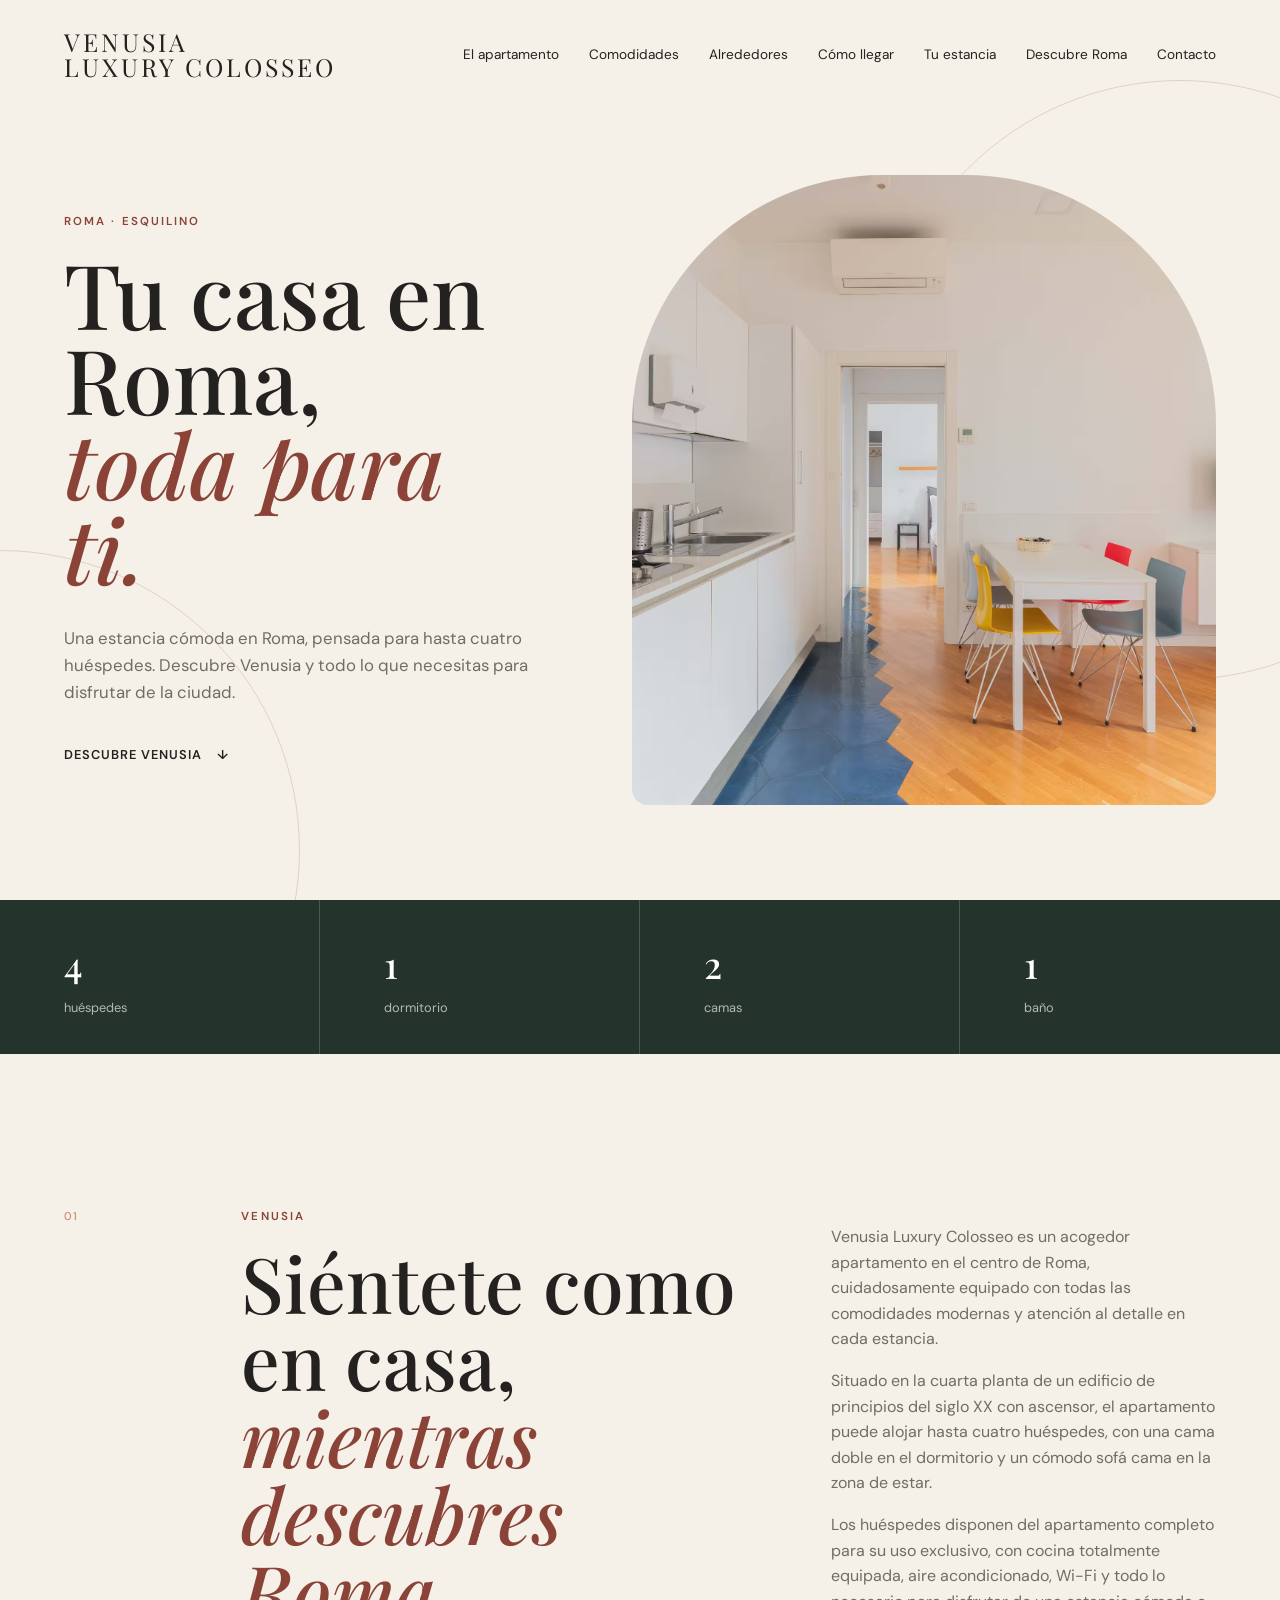
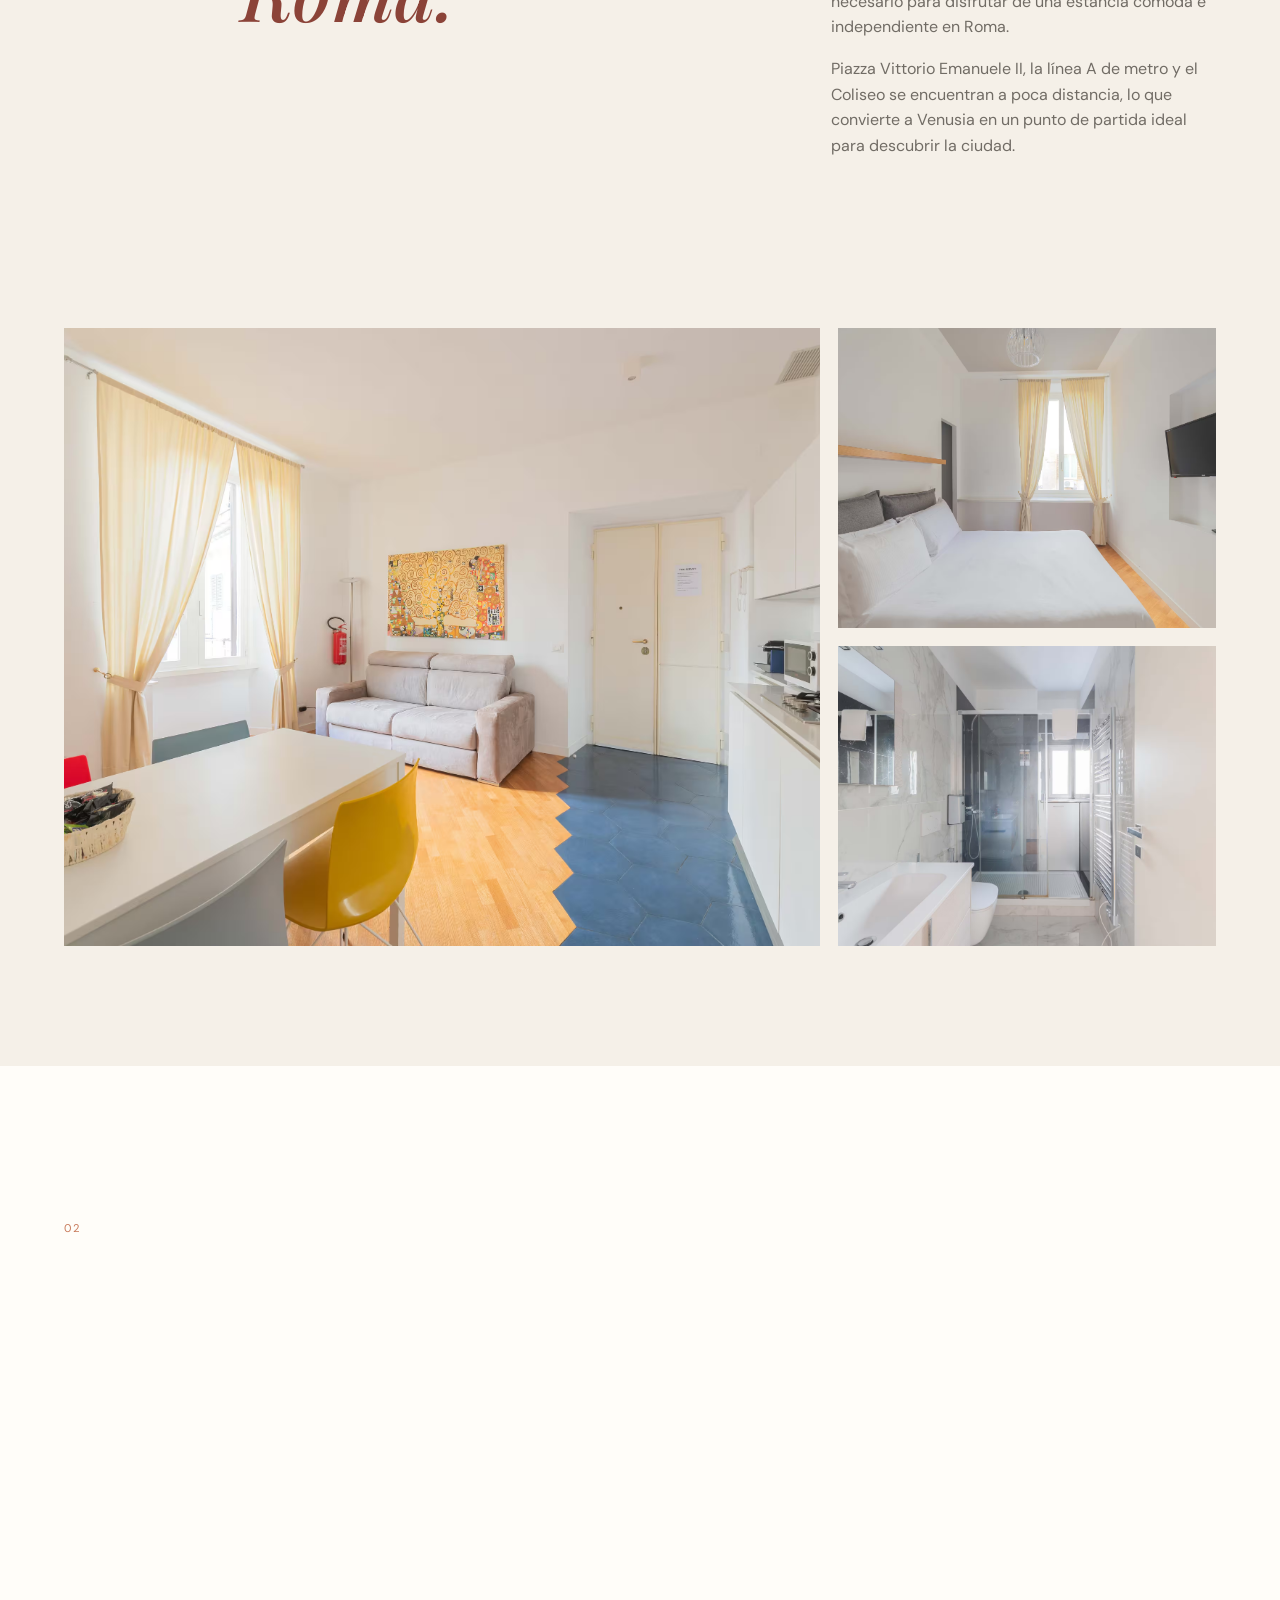
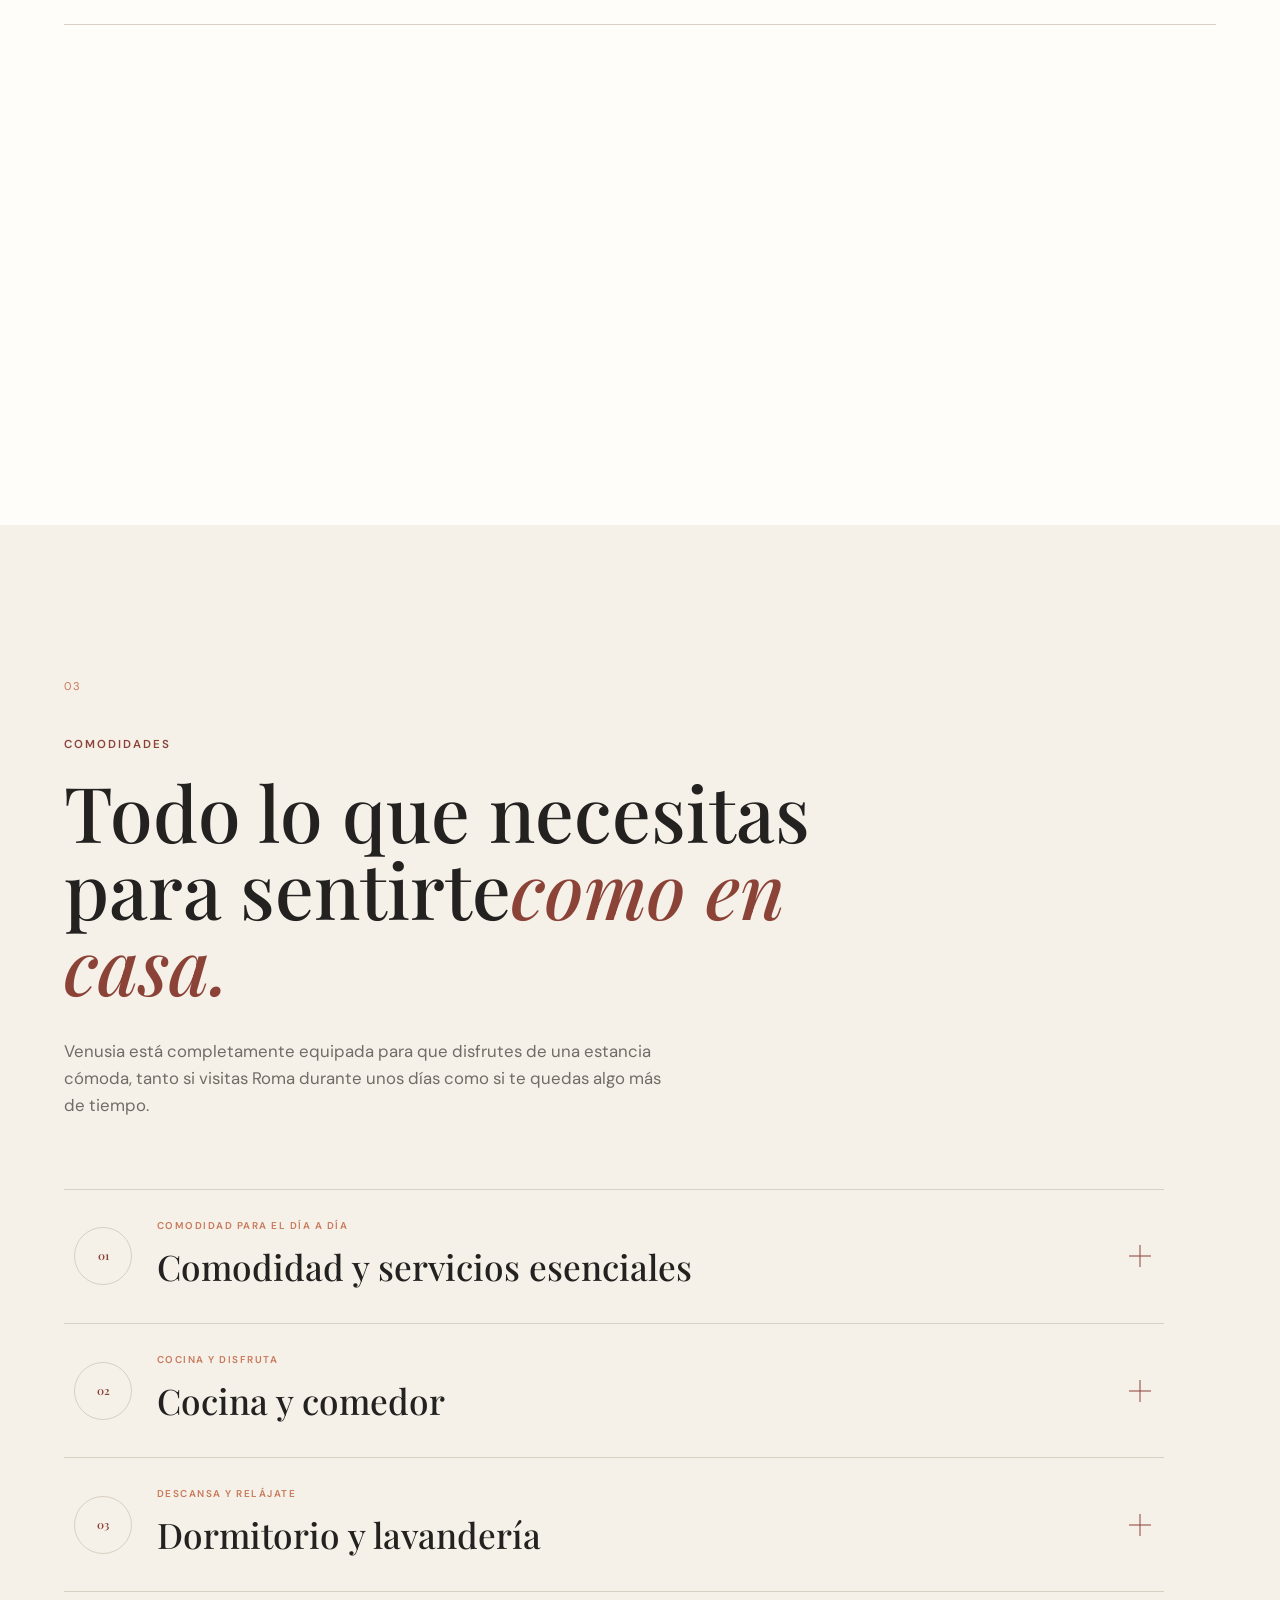
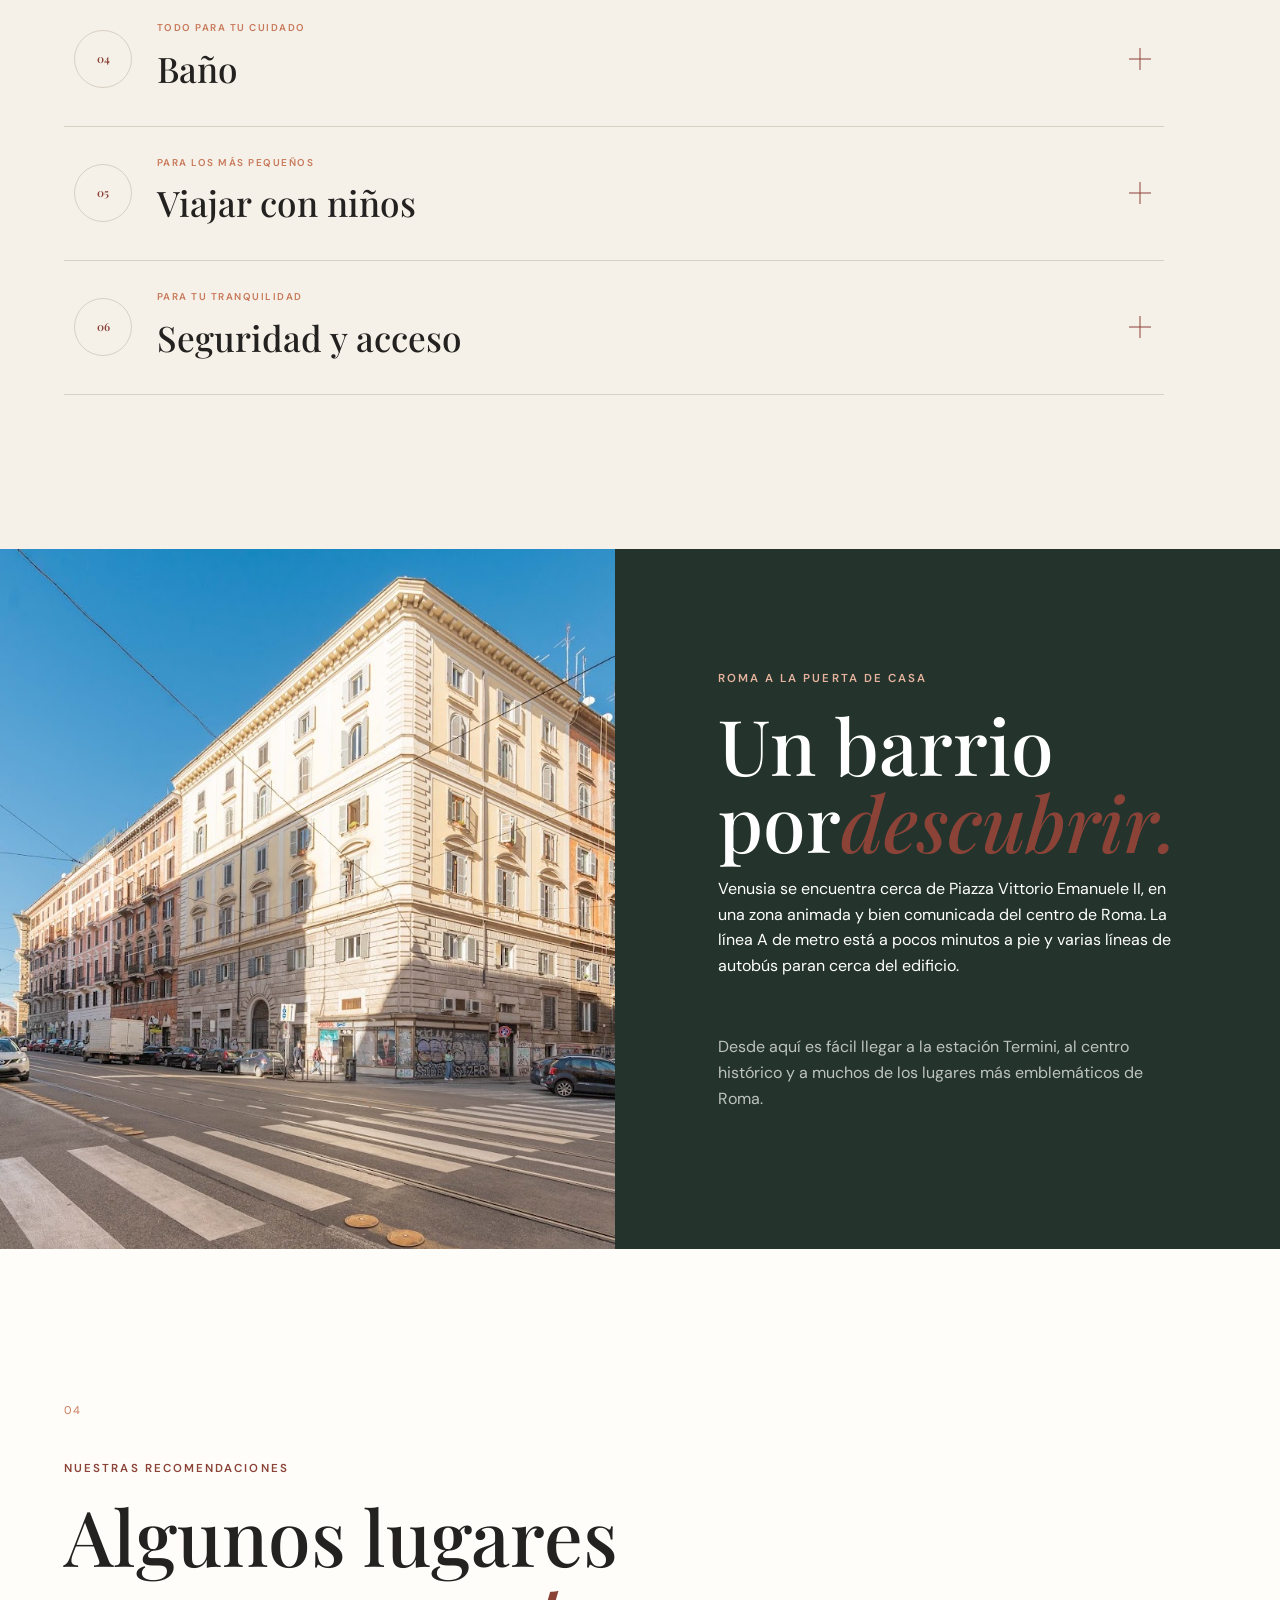
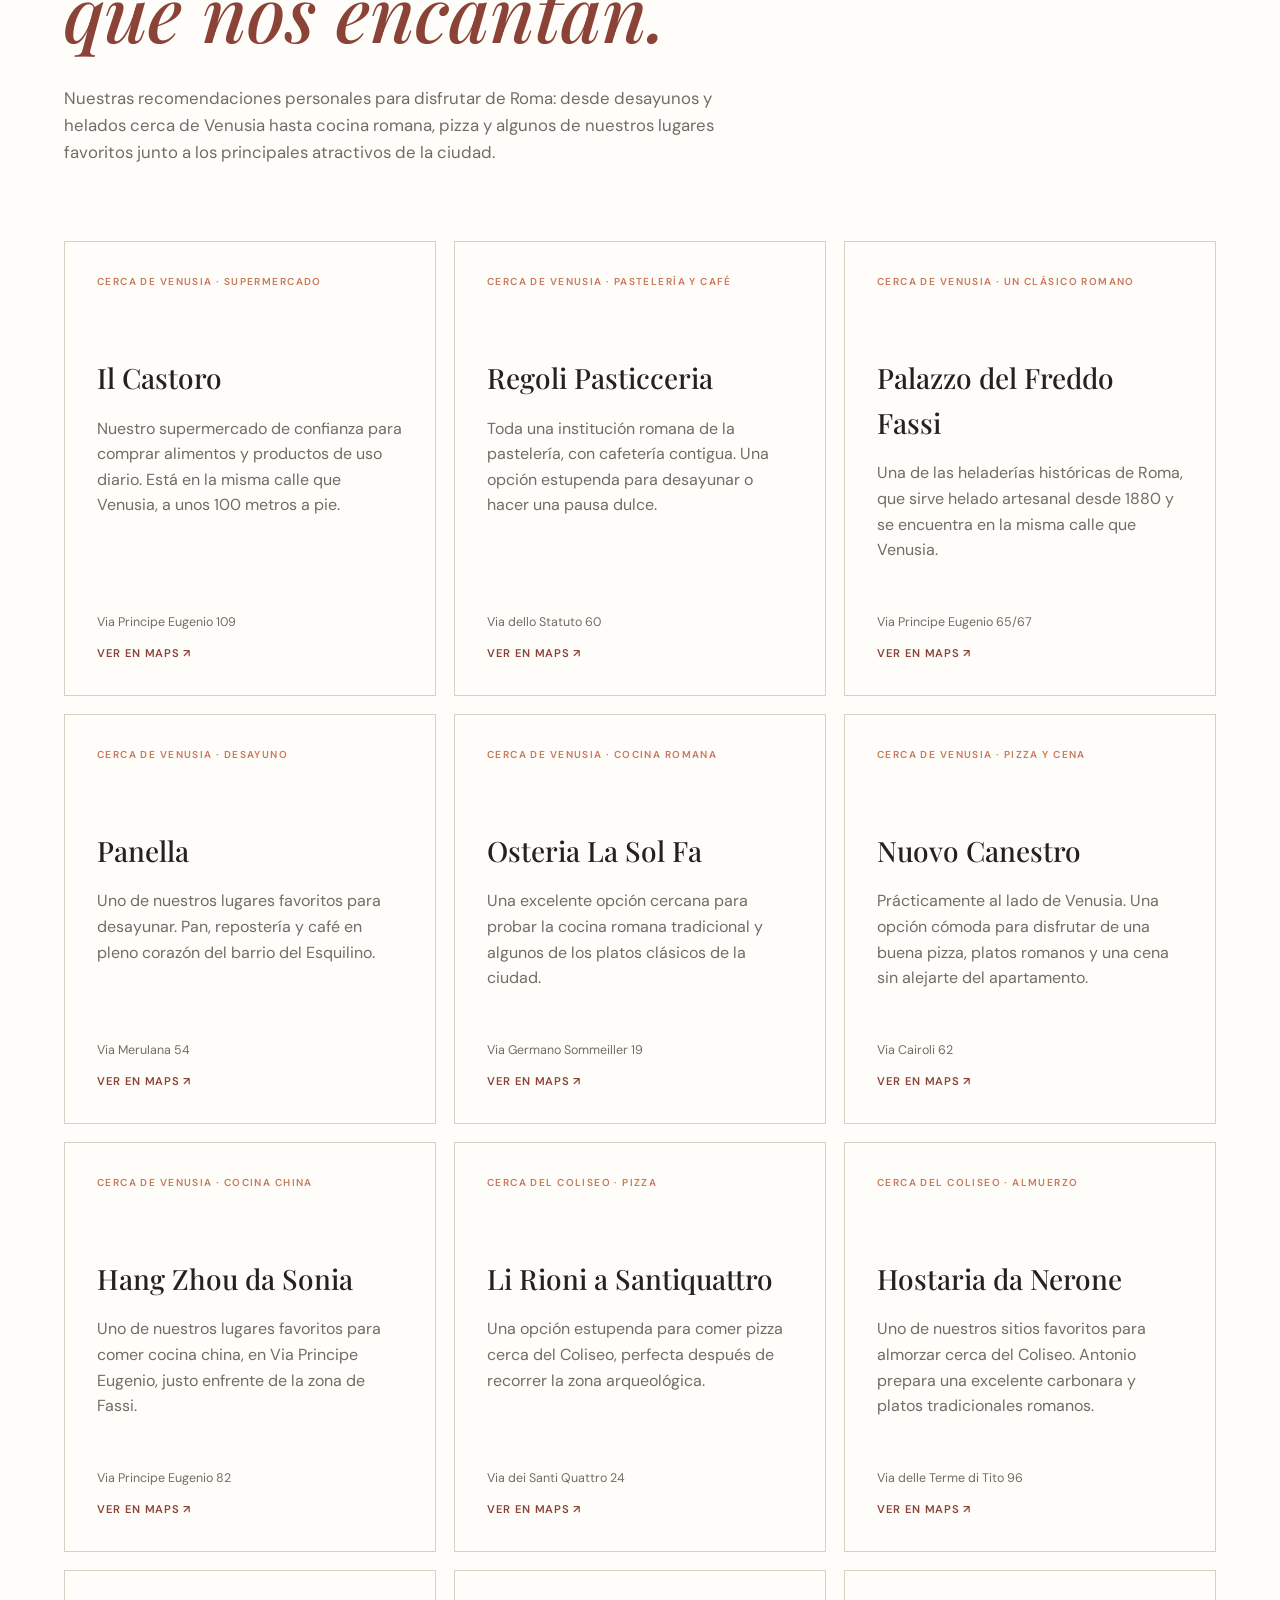
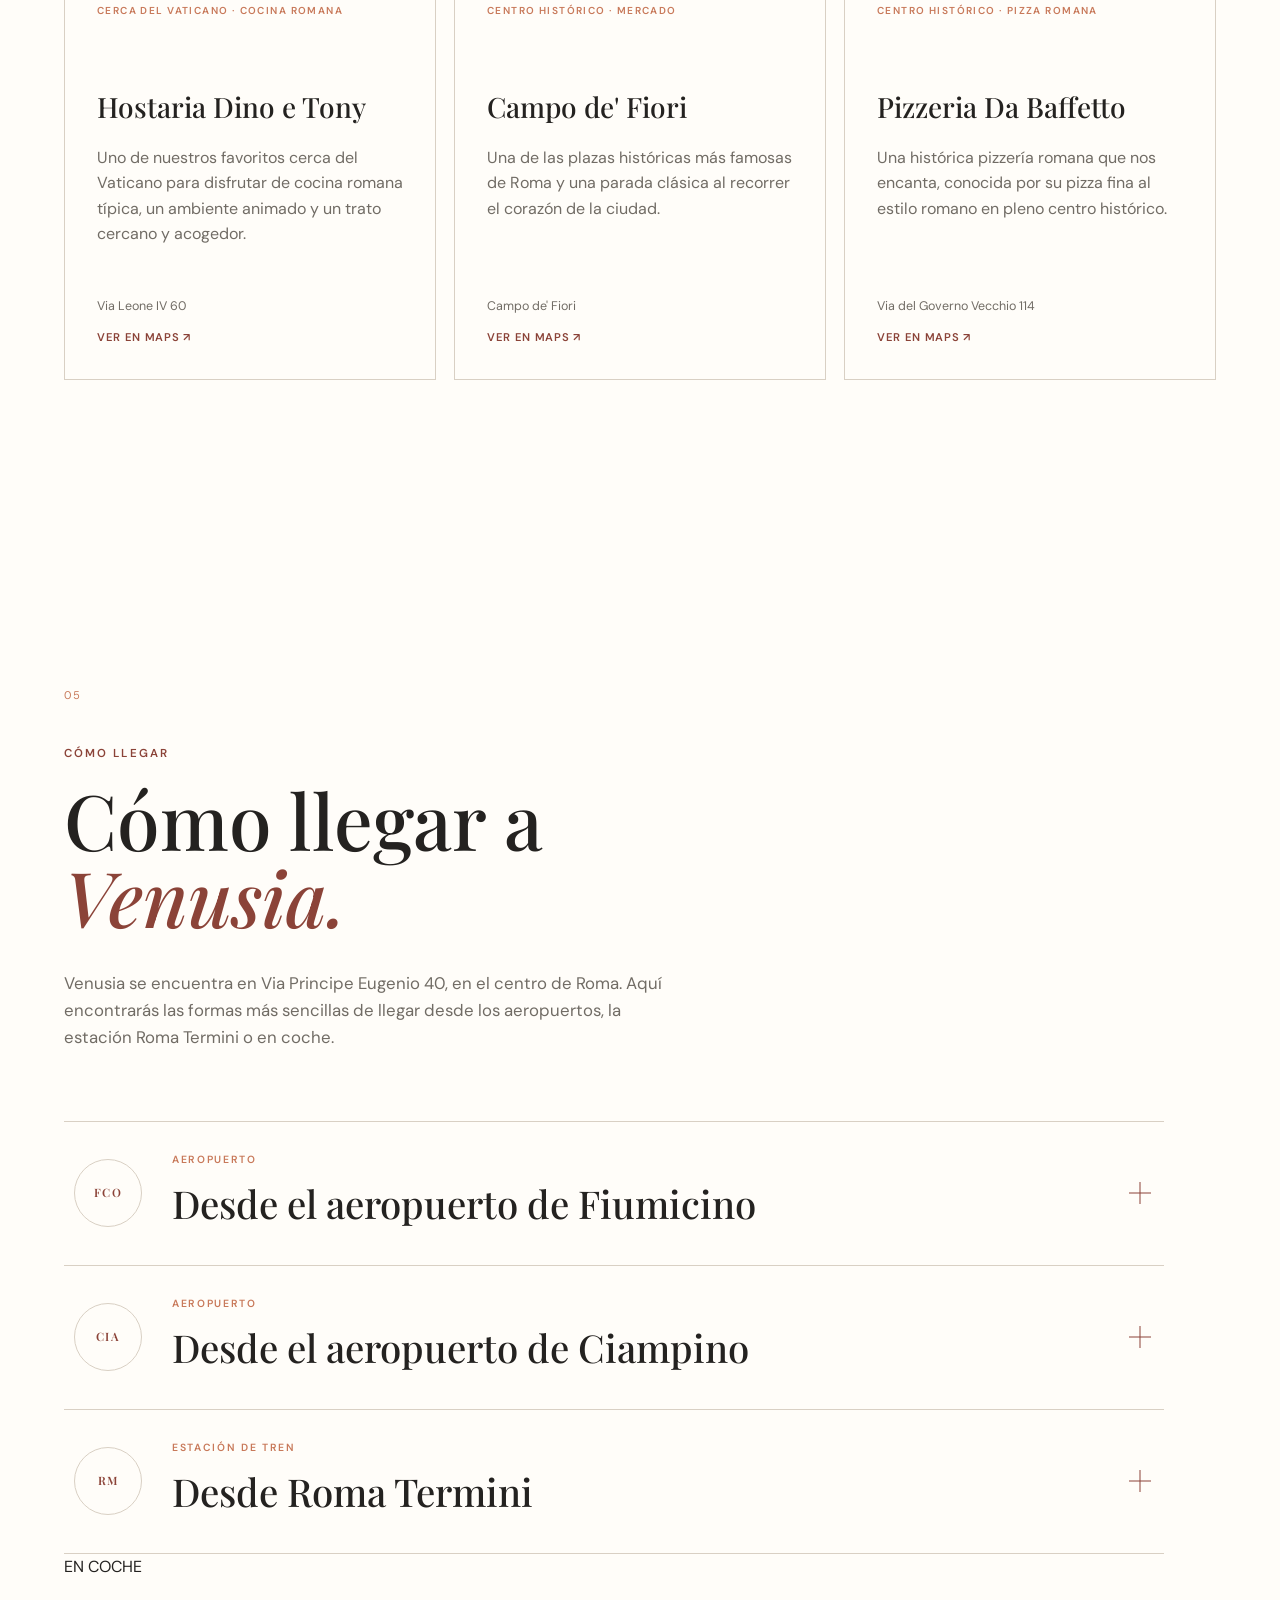
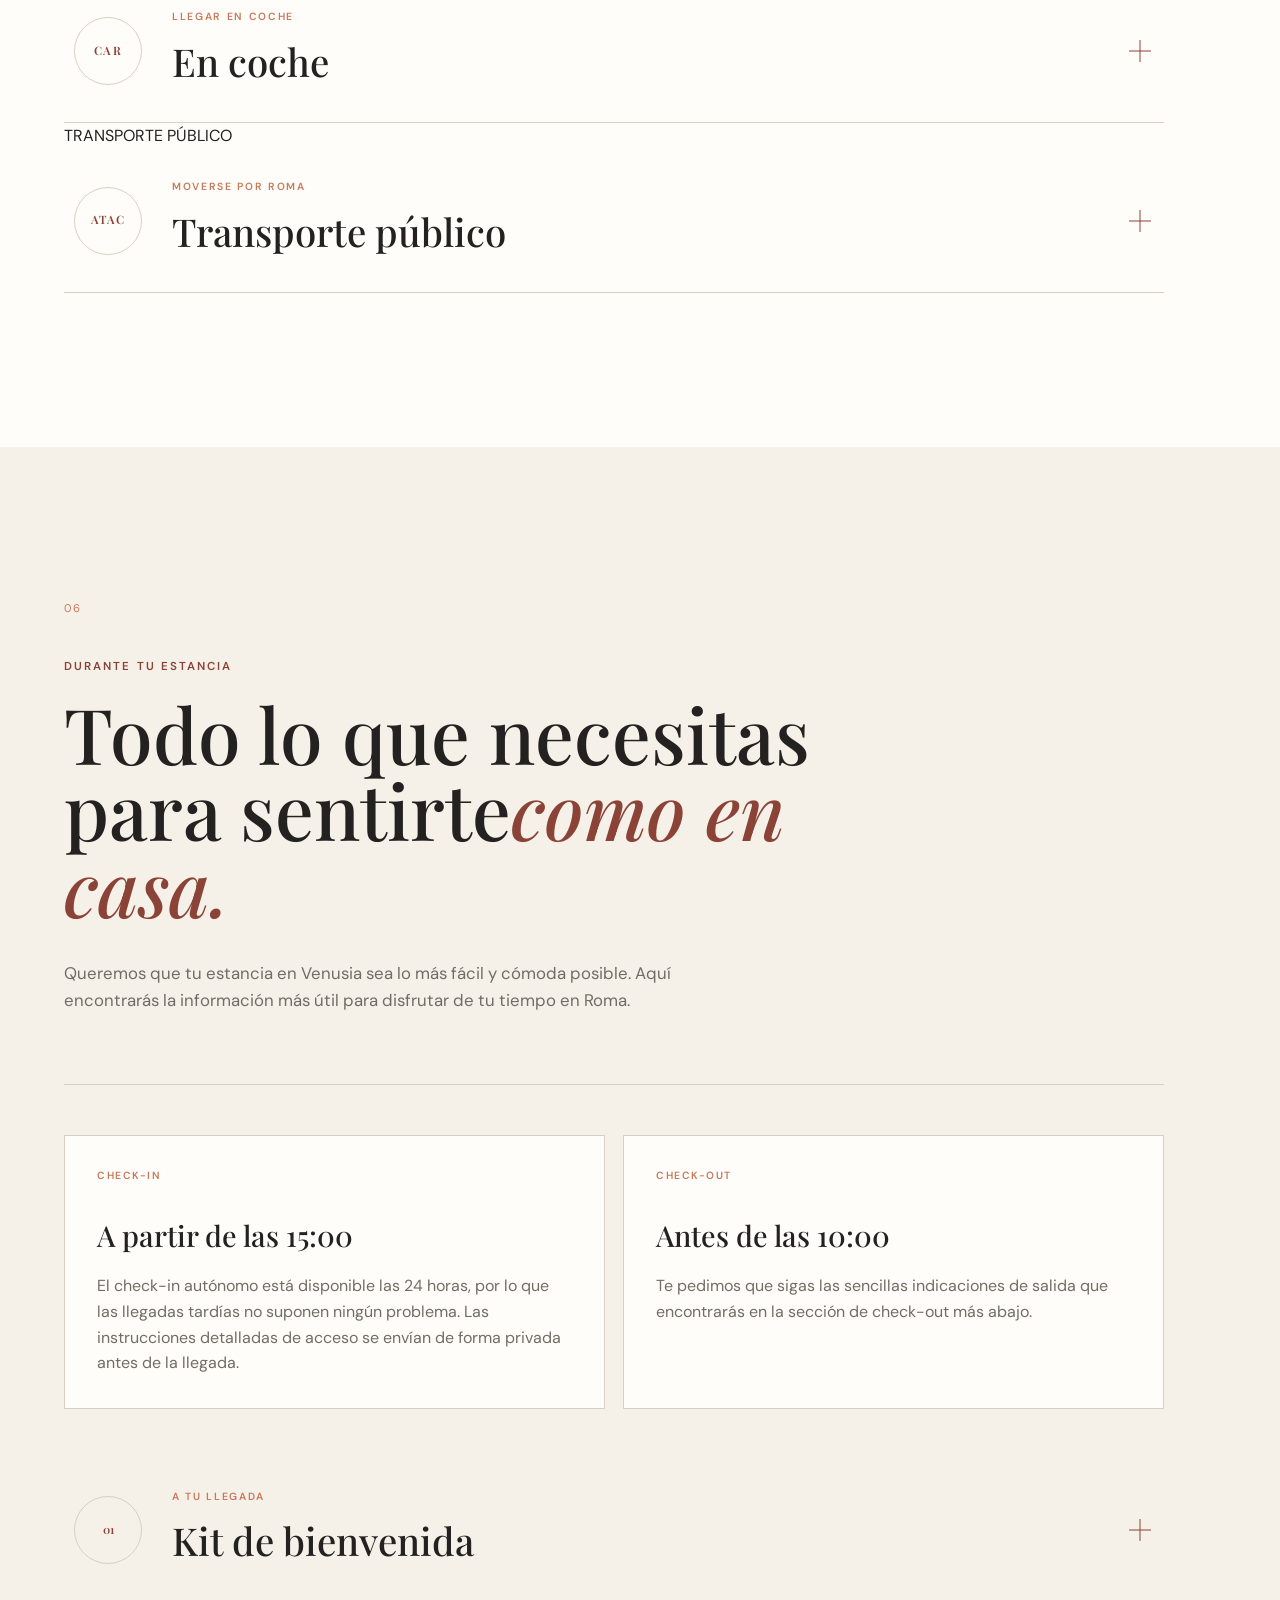
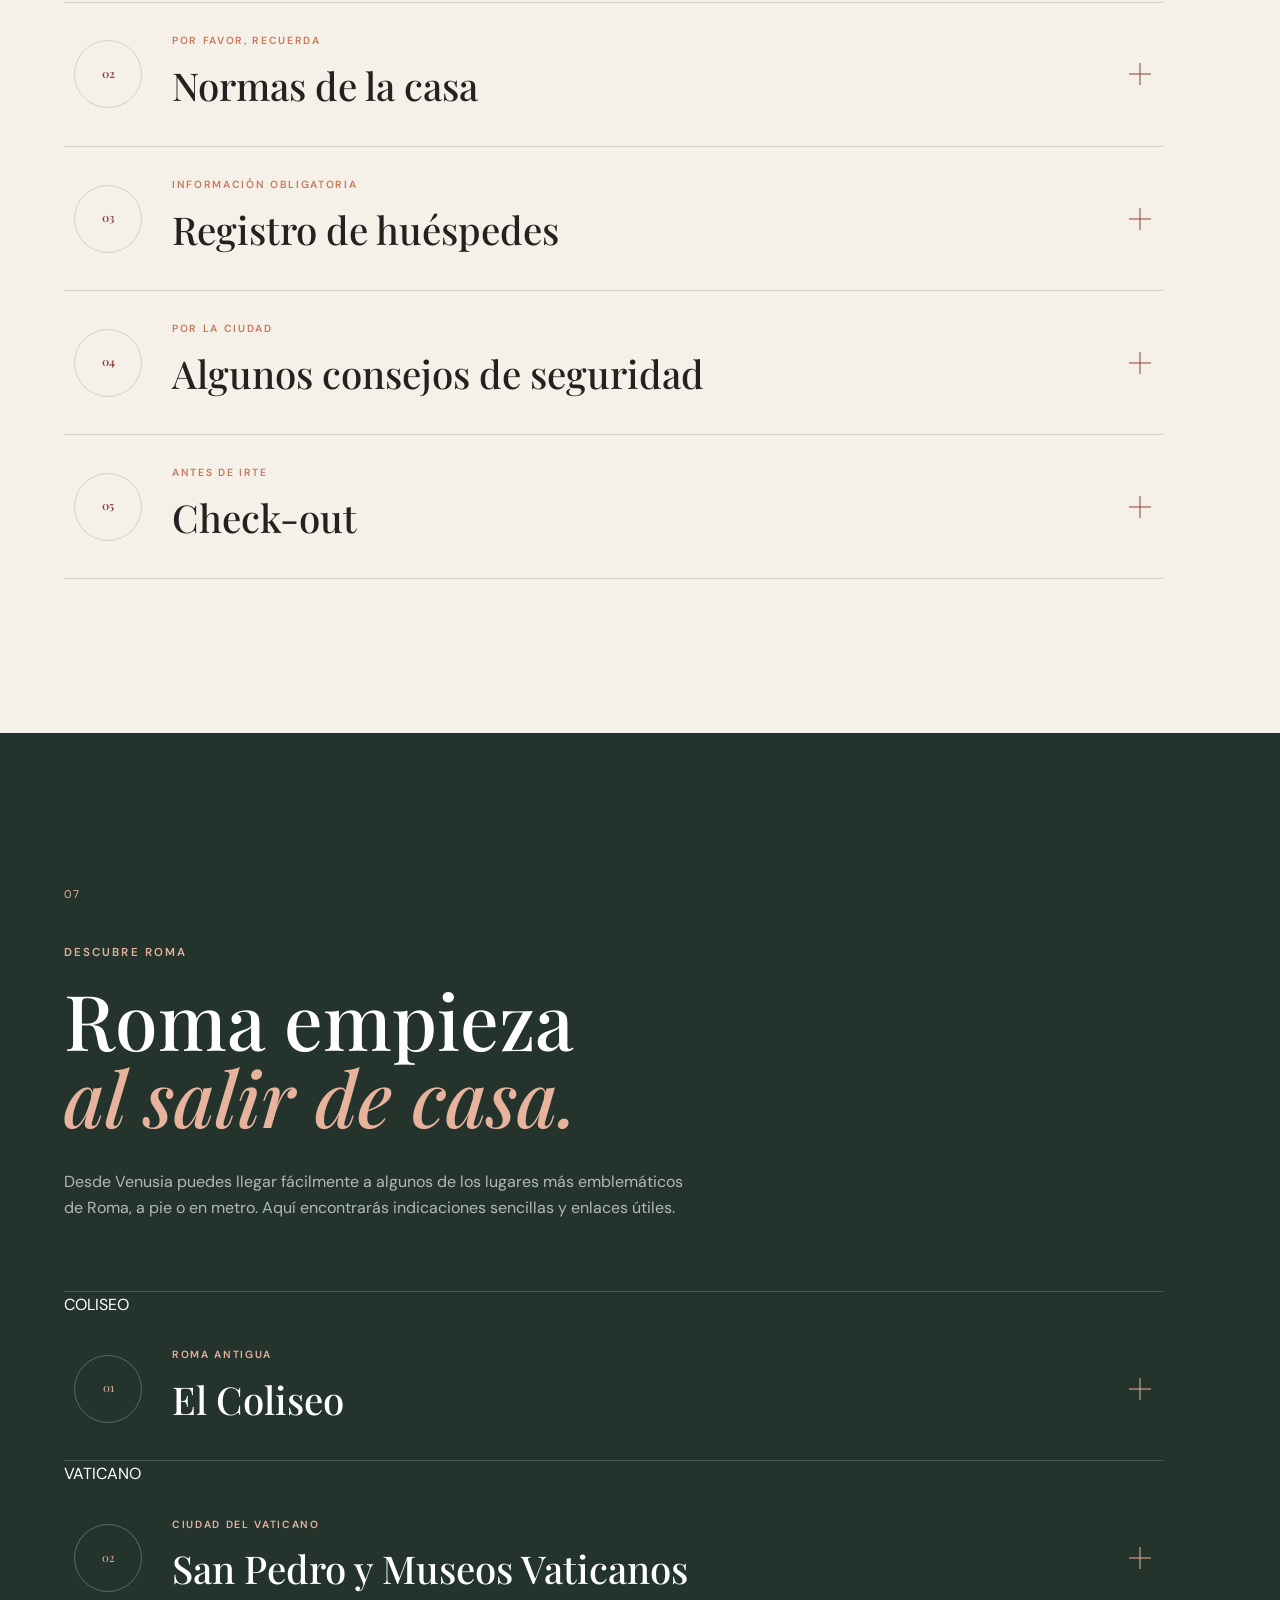
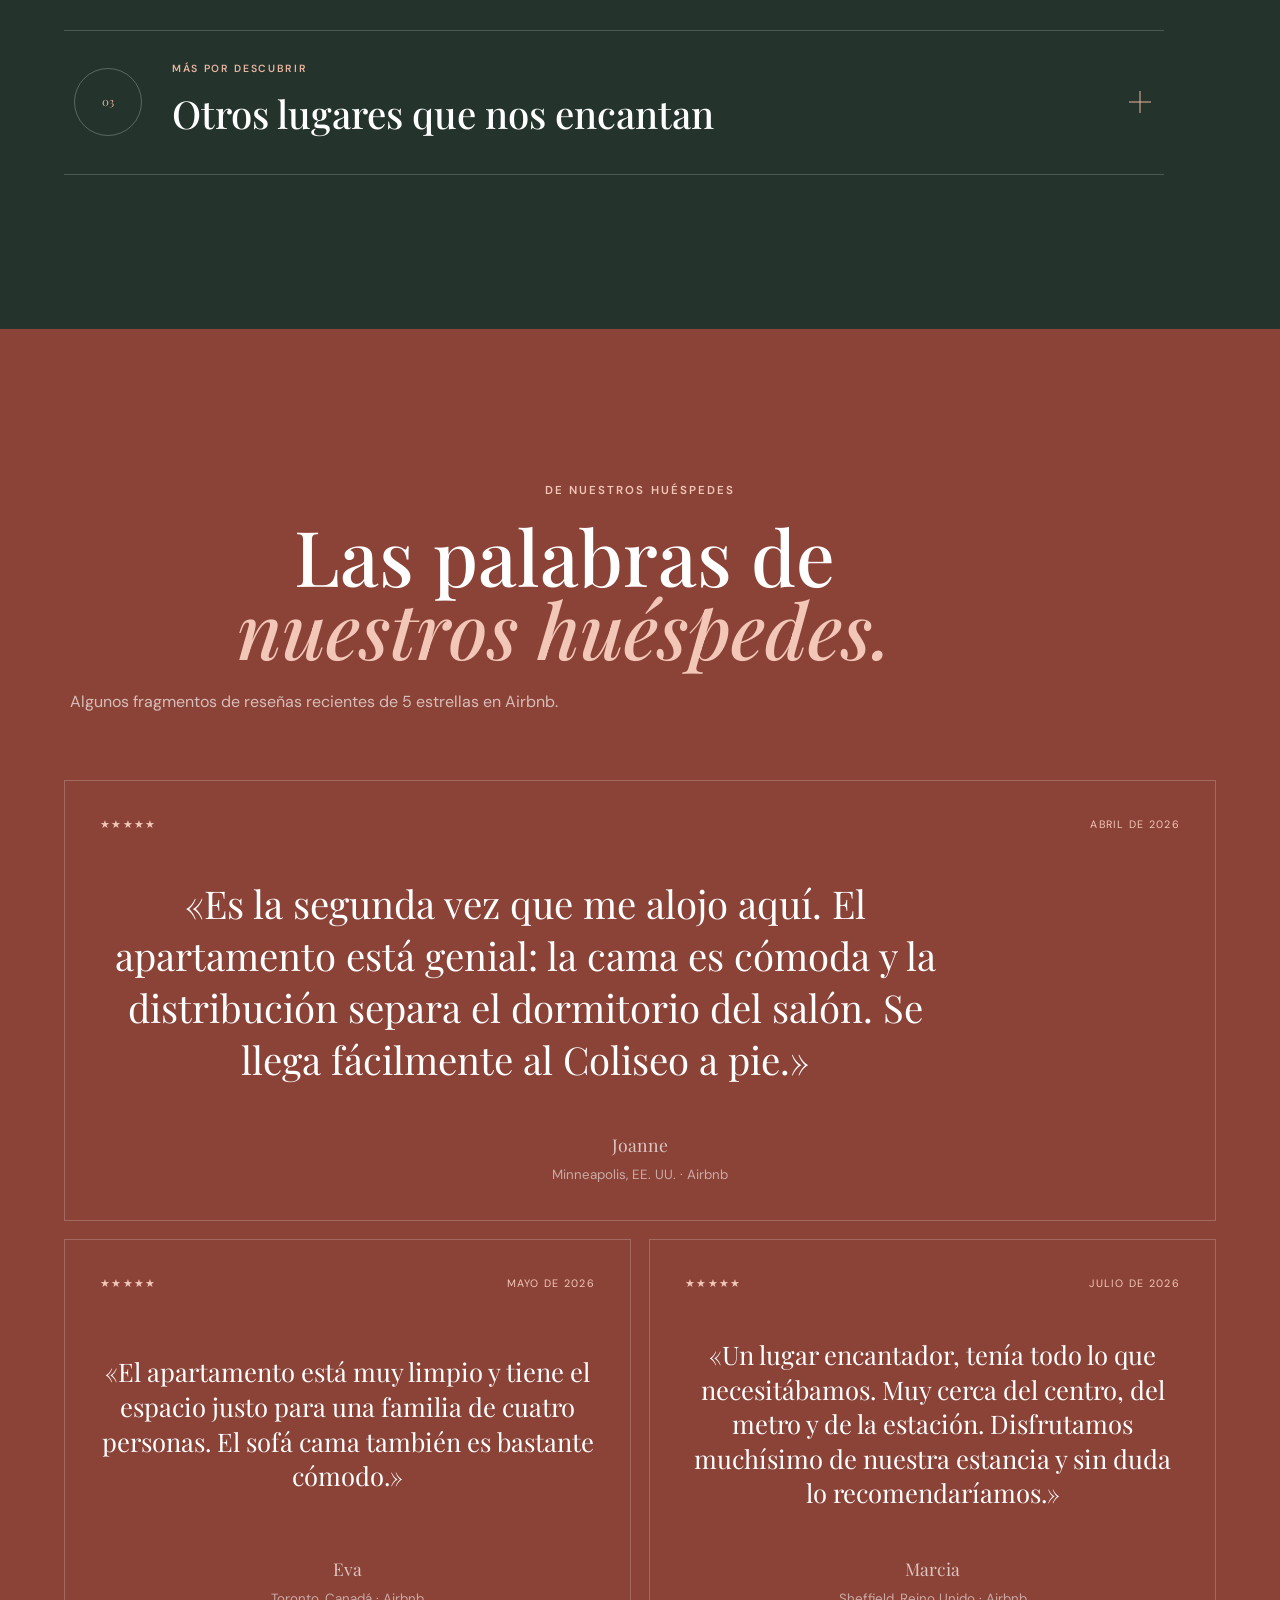
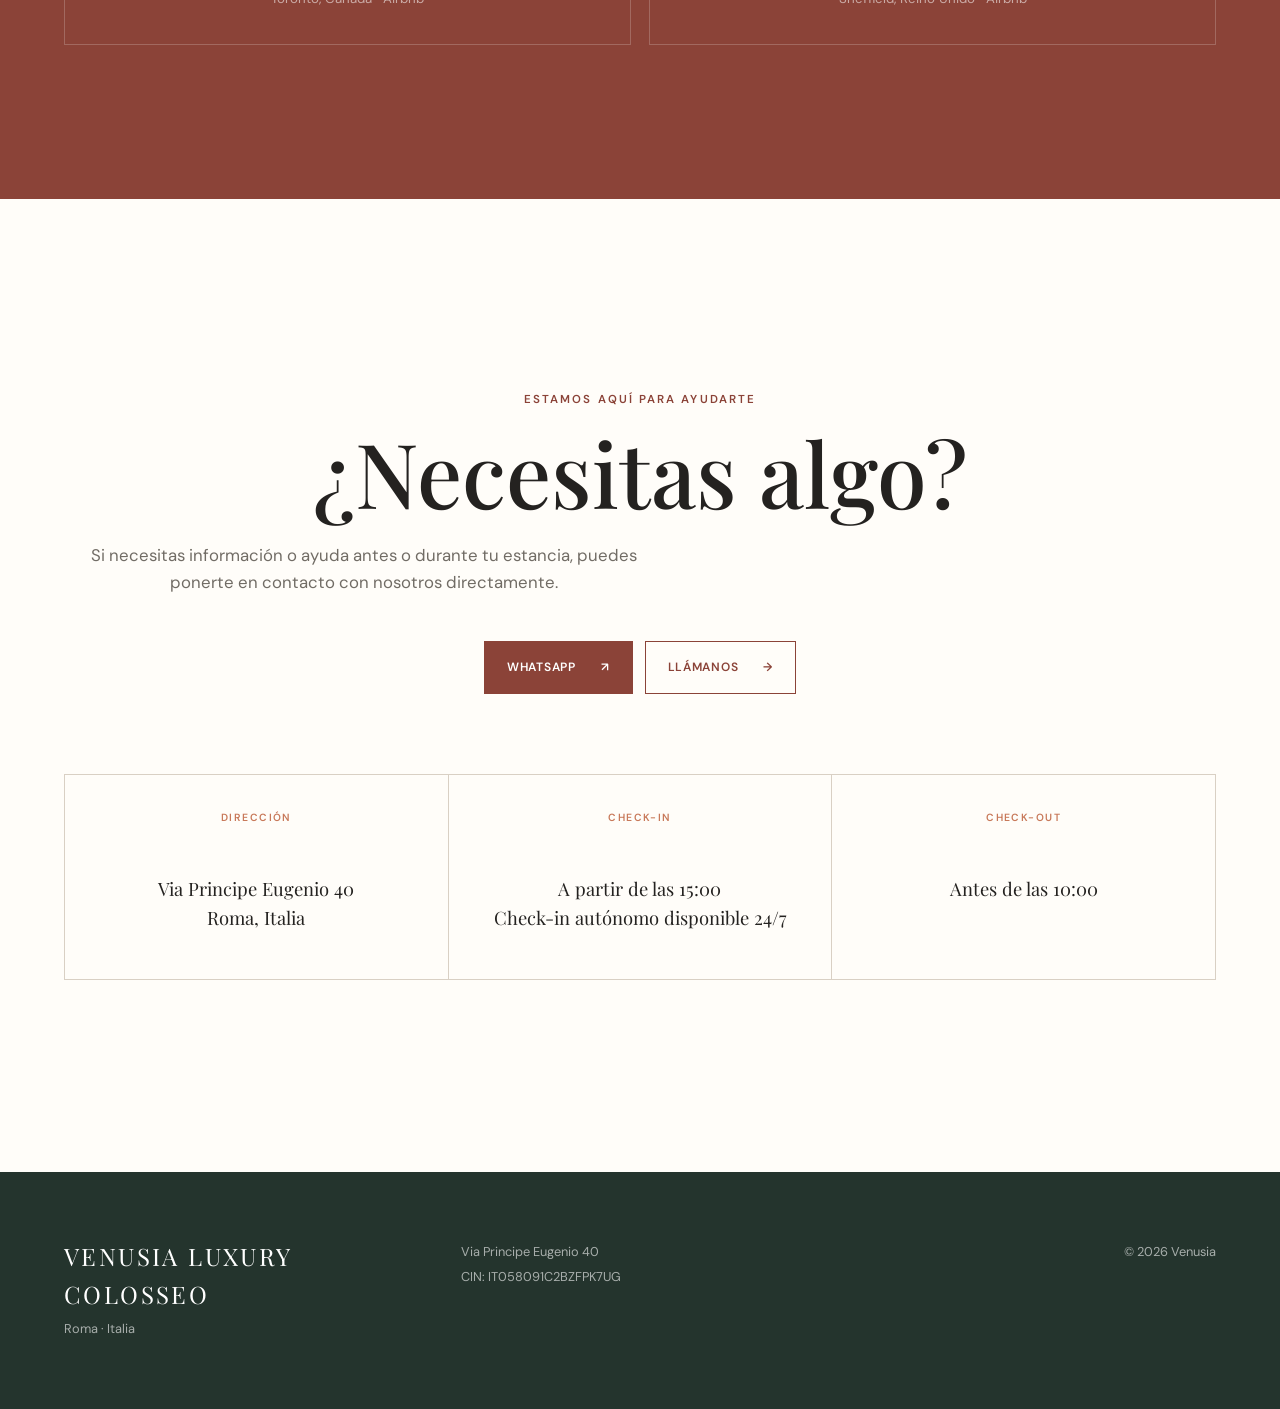
==== commit 9482b992: "Add Spanish version" ====
--- a/es/index.html
+++ b/es/index.html
@@ -1,3275 +1,1263 @@
 <!DOCTYPE html>
+
 <html lang="es">
-
 <head>
-    <meta charset="UTF-8">
-
-    <meta
-        name="viewport"
-        content="width=device-width, initial-scale=1.0"
-    >
-
-    <title>Venusia Luxury Colosseo | Rome</title>
-
-    <!-- FAVICON -->
-
-<link
-    rel="icon"
-    href="/favicon.ico?v=4"
-    type="image/x-icon"
->
-
-<link
-    rel="apple-touch-icon"
-    sizes="180x180"
-    href="/apple-touch-icon.png?v=4"
->
+<meta charset="utf-8"/>
+<meta content="width=device-width, initial-scale=1.0" name="viewport"/>
+<title>Venusia Luxury Colosseo | Roma</title>
+<!-- FAVICON -->
+<link href="/favicon.ico?v=4" rel="icon" type="image/x-icon"/>
+<link href="/apple-touch-icon.png?v=4" rel="apple-touch-icon" sizes="180x180"/>
 <!-- SOCIAL PREVIEW -->
-
-<meta
-    property="og:title"
-    content="Venusia Luxury Colosseo | Rome"
->
-
-<meta
-    property="og:description"
-    content="A welcoming apartment in central Rome for up to four guests, within easy reach of the Colosseum and Metro Line A."
->
-
-<meta
-    property="og:image"
-    content="https://venusia-luxury-colosseo.pages.dev//assets/images/venusia-social-preview.jpg?v=3"
->
-
-<meta
-    property="og:image:secure_url"
-    content="https://venusia-luxury-colosseo.pages.dev//assets/images/venusia-social-preview.jpg?v=3"
->
-
-<meta
-    property="og:image:type"
-    content="image/jpeg"
->
-
-<meta
-    property="og:image:alt"
-    content="Living room at Venusia Luxury Colosseo in Rome"
->
-
-<meta
-    property="og:locale"
-    content="en_US"
->
-
-<meta
-    property="og:url"
-    content="https://venusia-luxury-colosseo.pages.dev/es/"
->
-
-<meta
-    property="og:type"
-    content="website"
->
-
-<meta
-    property="og:site_name"
-    content="Venusia Luxury Colosseo"
->
-
-
+<meta content="Venusia Luxury Colosseo | Roma" property="og:title"/>
+<meta content="Un acogedor apartamento en el centro de Roma para hasta cuatro huéspedes, cerca del Coliseo y de la línea A de metro." property="og:description"/>
+<meta content="https://venusia-luxury-colosseo.pages.dev/assets/images/venusia-social-preview.jpg?v=3" property="og:image"/>
+<meta content="https://venusia-luxury-colosseo.pages.dev/assets/images/venusia-social-preview.jpg?v=3" property="og:image:secure_url"/>
+<meta content="image/jpeg" property="og:image:type"/>
+<meta content="Salón de Venusia Luxury Colosseo en Roma" property="og:image:alt"/>
+<meta content="es_ES" property="og:locale"/>
+<meta content="https://venusia-luxury-colosseo.pages.dev/es/" property="og:url"/>
+<meta content="website" property="og:type"/>
+<meta content="Venusia Luxury Colosseo" property="og:site_name"/>
 <!-- X / TWITTER / OTHER SOCIAL -->
-
-<meta
-    name="twitter:card"
-    content="summary_large_image"
->
-
-<meta
-    name="twitter:title"
-    content="Venusia Luxury Colosseo | Rome"
->
-
-<meta
-    name="twitter:description"
-    content="A welcoming apartment in central Rome for up to four guests, within easy reach of the Colosseum and Metro Line A."
->
-
-<meta
-    name="twitter:image"
-    content="https://venusia-luxury-colosseo.pages.dev//assets/images/venusia-social-preview.jpg?v=3"
->
-
+<meta content="summary_large_image" name="twitter:card"/>
+<meta content="Venusia Luxury Colosseo | Roma" name="twitter:title"/>
+<meta content="Un acogedor apartamento en el centro de Roma para hasta cuatro huéspedes, cerca del Coliseo y de la línea A de metro." name="twitter:description"/>
+<meta content="https://venusia-luxury-colosseo.pages.dev/assets/images/venusia-social-preview.jpg?v=3" name="twitter:image"/>
 <!-- BROWSER COLOR -->
-
-<meta
-    name="theme-color"
-    content="#8b4338"
->
-
-    <meta
-    name="description"
-    content="Venusia Luxury Colosseo, a welcoming apartment in central Rome for up to four guests, close to the Colosseum and Metro Line A."
->
-
-    <link rel="preconnect" href="https://fonts.googleapis.com">
-    <link rel="preconnect" href="https://fonts.gstatic.com" crossorigin>
-
-    <link
-        href="https://fonts.googleapis.com/css2?family=DM+Sans:wght@400;500;600&family=Playfair+Display:ital,wght@0,500;0,600;1,500&display=swap"
-        rel="stylesheet"
-    >
-
-    <link
-        rel="stylesheet"
-        href="/css/style.css"
-    >
+<meta content="#8b4338" name="theme-color"/>
+<meta content="Venusia Luxury Colosseo, un acogedor apartamento en el centro de Roma para hasta cuatro huéspedes, cerca del Coliseo y de la línea A de metro." name="description"/>
+<link href="https://fonts.googleapis.com" rel="preconnect"/>
+<link crossorigin="" href="https://fonts.gstatic.com" rel="preconnect"/>
+<link href="https://fonts.googleapis.com/css2?family=DM+Sans:wght@400;500;600&amp;family=Playfair+Display:ital,wght@0,500;0,600;1,500&amp;display=swap" rel="stylesheet"/>
+<link href="/css/style.css" rel="stylesheet"/>
 </head>
-
 <body>
-
-    <!-- HEADER -->
-
-    <header class="site-header">
-
-        <a
-            href="#top"
-            class="logo"
-        >
+<!-- HEADER -->
+<header class="site-header">
+<a class="logo" href="#top">
             VENUSIA
 <span class="brand-subtitle">LUXURY COLOSSEO</span>
-        </a>
-
-       <nav class="desktop-nav">
-    <a href="#casa">The apartment</a>
-    <a href="#servizi">Amenities</a>
-    <a href="#around-venusia">Around</a>
-    <a href="#getting-here">Getting here</a>
-    <a href="#during-stay">Your stay</a>
-    <a href="#explore-rome">Explore Rome</a>
-    <a href="#contatti">Contact</a>
-       </nav>
-        <button
-            class="menu-button"
-            id="menu-button"
-            aria-label="Apri menu"
-        >
-            <span></span>
-            <span></span>
-        </button>
-
-    </header>
-
-
-    <!-- MENU MOBILE -->
-
-    <div
-        class="mobile-menu"
-        id="mobile-menu"
-    >
-
-       <nav>
-    <a href="#casa">The apartment</a>
-    <a href="#servizi">Amenities</a>
-    <a href="#around-venusia">Around Venusia</a>
-    <a href="#getting-here">Getting to Venusia</a>
-    <a href="#during-stay">During your stay</a>
-    <a href="#explore-rome">Explore Rome</a>
-    <a href="#recensioni">Reviews</a>
-    <a href="#contatti">Contact</a>
-       </nav>
-
-    </div>
-
-
-    <main id="top">
-
-
-        <!-- HERO -->
-
-        <section class="hero">
-
-            <div class="hero-decoration hero-decoration-one"></div>
-            <div class="hero-decoration hero-decoration-two"></div>
-
-            <div class="hero-content">
-
-                <p class="eyebrow">
-                      ROME · ESQUILINO
-                </p>
-
-                 <h1>
-                   Your home in Rome,<br>
-                   <em>all to yourself.</em>
-                </h1>
-
-                <p class="hero-description">
-    A comfortable stay in Rome, designed for up to four guests.
-    Discover Venusia and everything you need for your time in the city.
-</p>
-
-                <a
-                    href="#casa"
-                    class="text-link"
-                >
-                    Discover Venusia
-                    <span>↓</span>
-                </a>
-
-            </div>
-
-
-            <div class="hero-image">
-
-    <img
-        src="/assets/images/venusia-hero-bedroom.jpg.avif"
-        alt="Bedroom at Venusia apartment in Rome"
-    >
-
-           </div>     
-
-        </section>
-
-
-        <!-- DATI RAPIDI -->
-
-        <section class="facts">
-
-    <div>
-        <strong>4</strong>
-        <span>guests</span>
-    </div>
-
-    <div>
-        <strong>1</strong>
-        <span>bedroom</span>
-    </div>
-
-    <div>
-        <strong>2</strong>
-        <span>beds</span>
-    </div>
-
-    <div>
-        <strong>1</strong>
-        <span>bathroom</span>
-    </div>
-
+</a>
+<nav class="desktop-nav">
+<a href="#casa">El apartamento</a>
+<a href="#servizi">Comodidades</a>
+<a href="#around-venusia">Alrededores</a>
+<a href="#getting-here">Cómo llegar</a>
+<a href="#during-stay">Tu estancia</a>
+<a href="#explore-rome">Descubre Roma</a>
+<a href="#contatti">Contacto</a>
+</nav>
+<button aria-label="Abrir menú" class="menu-button" id="menu-button">
+<span></span>
+<span></span>
+</button>
+</header>
+<!-- MENU MOBILE -->
+<div class="mobile-menu" id="mobile-menu">
+<nav>
+<a href="#casa">El apartamento</a>
+<a href="#servizi">Comodidades</a>
+<a href="#around-venusia">Alrededores de Venusia</a>
+<a href="#getting-here">Cómo llegar a Venusia</a>
+<a href="#during-stay">Durante tu estancia</a>
+<a href="#explore-rome">Descubre Roma</a>
+<a href="#reviews">Reseñas</a>
+<a href="#contatti">Contacto</a>
+</nav>
+</div>
+<main id="top">
+<!-- HERO -->
+<section class="hero">
+<div class="hero-decoration hero-decoration-one"></div>
+<div class="hero-decoration hero-decoration-two"></div>
+<div class="hero-content">
+<p class="eyebrow">ROMA · ESQUILINO</p>
+<h1>Tu casa en Roma,<br/>
+<em>toda para ti.</em>
+</h1>
+<p class="hero-description">Una estancia cómoda en Roma, pensada para hasta cuatro huéspedes. Descubre Venusia y todo lo que necesitas para disfrutar de la ciudad.</p>
+<a class="text-link" href="#casa">Descubre Venusia<span>↓</span>
+</a>
+</div>
+<div class="hero-image">
+<img alt="Dormitorio del apartamento Venusia en Roma" src="/assets/images/venusia-hero-bedroom.jpg.avif"/>
+</div>
 </section>
-
-
-        <!-- LA CASA -->
-
-        <section
-            class="section intro-section"
-            id="casa"
-        >
-
-            <div class="section-number">
+<!-- DATI RAPIDI -->
+<section class="facts">
+<div>
+<strong>4</strong>
+<span>huéspedes</span>
+</div>
+<div>
+<strong>1</strong>
+<span>dormitorio</span>
+</div>
+<div>
+<strong>2</strong>
+<span>camas</span>
+</div>
+<div>
+<strong>1</strong>
+<span>baño</span>
+</div>
+</section>
+<!-- LA CASA -->
+<section class="section intro-section" id="casa">
+<div class="section-number">
                 01
             </div>
-
-            <div class="section-heading">
-
-                <p class="eyebrow">
+<div class="section-heading">
+<p class="eyebrow">
                     VENUSIA
                 </p>
-
-                <h2>
-    Feel at home,<br>
-    <em>while in Rome.</em>
+<h2>Siéntete como en casa,<br/>
+<em>mientras descubres Roma.</em>
 </h2>
-
-            </div>
-
-            <div class="intro-text">
-
-    <p>
-        Venusia Luxury Colosseo is a welcoming apartment
-        in central Rome, carefully furnished with modern
-        comforts and attention to detail throughout every room.
-    </p>
-
-    <p>
-        Located on the fourth floor of an early 20th-century
-        building with elevator, the apartment accommodates
-        up to four guests with a double bed in the bedroom
-        and a comfortable sofa bed in the living area.
-    </p>
-
-    <p>
-        Guests have the entire apartment to themselves,
-        with a fully equipped kitchen, air conditioning,
-        Wi-Fi and everything needed for a comfortable
-        and independent stay in Rome.
-    </p>
-
-    <p>
-        Piazza Vittorio Emanuele II, Metro Line A
-        and the Colosseum are all within easy reach,
-        making Venusia an ideal base for exploring the city.
-    </p>
-
-</div>
-
-            
-        </section>
-
-
-        <!-- GALLERIA -->
-
-        <section class="gallery-section">
-
-    <div class="gallery-main">
-
-        <img
-            src="/assets/images/venusia-living-room.jpg.avif"
-            alt="Living room and kitchen at Venusia apartment in Rome"
-        >
-
-    </div>
-
-
-    <div class="gallery-small">
-
-        <img
-            src="/assets/images/venusia-bedroom-wide.jpg.avif"
-            alt="Bedroom at Venusia apartment in Rome"
-        >
-
-    </div>
-
-
-    <div class="gallery-small">
-
-        <img
-            src="/assets/images/venusia-bathroom.jpg.avif"
-            alt="Bathroom and oversized shower at Venusia apartment in Rome"
-        >
-
-    </div>
-
+</div>
+<div class="intro-text">
+<p>Venusia Luxury Colosseo es un acogedor apartamento en el centro de Roma, cuidadosamente equipado con todas las comodidades modernas y atención al detalle en cada estancia.</p>
+<p>Situado en la cuarta planta de un edificio de principios del siglo XX con ascensor, el apartamento puede alojar hasta cuatro huéspedes, con una cama doble en el dormitorio y un cómodo sofá cama en la zona de estar.</p>
+<p>Los huéspedes disponen del apartamento completo para su uso exclusivo, con cocina totalmente equipada, aire acondicionado, Wi-Fi y todo lo necesario para disfrutar de una estancia cómoda e independiente en Roma.</p>
+<p>Piazza Vittorio Emanuele II, la línea A de metro y el Coliseo se encuentran a poca distancia, lo que convierte a Venusia en un punto de partida ideal para descubrir la ciudad.</p>
+</div>
 </section>
-
-
-        <!-- PERCHÉ VENUSIA -->
-
-        <section class="section advantages-section">
-
-            <div class="section-number">
+<!-- GALLERIA -->
+<section class="gallery-section">
+<div class="gallery-main">
+<img alt="Salón y cocina del apartamento Venusia en Roma" src="/assets/images/venusia-living-room.jpg.avif"/>
+</div>
+<div class="gallery-small">
+<img alt="Dormitorio del apartamento Venusia en Roma" src="/assets/images/venusia-bedroom-wide.jpg.avif"/>
+</div>
+<div class="gallery-small">
+<img alt="Baño y ducha amplia del apartamento Venusia en Roma" src="/assets/images/venusia-bathroom.jpg.avif"/>
+</div>
+</section>
+<!-- PERCHÉ VENUSIA -->
+<section class="section advantages-section">
+<div class="section-number">
                 02
             </div>
-
-            <div class="section-heading">
-
-               <p class="eyebrow">
-    WHY VENUSIA
-</p>
-
-                <h2>
-    Everything you need<br>
-    to enjoy <em>your stay.</em>
+<div class="section-heading">
+<p class="eyebrow">POR QUÉ VENUSIA</p>
+<h2>Todo lo que necesitas<br/>para disfrutar de<em>tu estancia.</em>
 </h2>
-
-            </div>
-
-
-            <div class="advantages-grid">
-
-                <article class="advantage">
-
-                    <span>01</span>
-
-                   <h3>Location</h3>
-
-<p>
-    A convenient base for exploring Rome and moving around the city.
-</p>
-                </article>
-
-
-                <article class="advantage">
-
-                    <span>02</span>
-
-                    <h3>Comfort</h3>
-
-<p>
-    A welcoming space with the essentials for a comfortable stay.
-</p>
-
-                </article>
-
-
-                <article class="advantage">
-
-                    <span>03</span>
-
-                    <h3>Space</h3>
-
-<p>
-    An entire apartment for up to four guests, with room to feel at home.
-</p>
-
-                </article>
-
-
-                <article class="advantage">
-
-                    <span>04</span>
-
-                    <h3>Rome</h3>
-
-<p>
-    Stay connected to the city while enjoying your own space and independence.
-</p>
-
-                </article>
-
-            </div>
-
-        </section>
-
-
-       <!-- AMENITIES -->
-
-<section
-    class="section services-section"
-    id="servizi"
->
-
-    <div class="section-number">
+</div>
+<div class="advantages-grid">
+<article class="advantage">
+<span>01</span>
+<h3>Ubicación</h3>
+<p>Una ubicación práctica para descubrir Roma y desplazarte fácilmente por la ciudad.</p>
+</article>
+<article class="advantage">
+<span>02</span>
+<h3>Comodidad</h3>
+<p>Un espacio acogedor con todo lo esencial para una estancia cómoda.</p>
+</article>
+<article class="advantage">
+<span>03</span>
+<h3>Espacio</h3>
+<p>Un apartamento entero para hasta cuatro huéspedes, con el espacio necesario para sentirte como en casa.</p>
+</article>
+<article class="advantage">
+<span>04</span>
+<h3>Roma</h3>
+<p>Disfruta de Roma con la libertad y la independencia de tener tu propio espacio.</p>
+</article>
+</div>
+</section>
+<section class="section services-section" id="servizi">
+<div class="section-number">
         03
     </div>
-
-
-    <div class="section-heading">
-
-        <p class="eyebrow">
-            AMENITIES
-        </p>
-
-        <h2>
-            Everything you need<br>
-            to feel <em>at home.</em>
-        </h2>
-
-        <p class="amenities-intro">
-            Venusia is fully equipped for a comfortable stay,
-            whether you are visiting Rome for a few days
-            or staying a little longer.
-        </p>
-
-    </div>
-
-
-    <div class="amenities-list">
-
-
-        <!-- COMFORT -->
-
-        <details class="amenity-group">
-
-            <summary>
-
-                <div>
-
-                    <span class="amenity-number">
+<div class="section-heading">
+<p class="eyebrow">COMODIDADES</p>
+<h2>Todo lo que necesitas<br/>para sentirte<em>como en casa.</em>
+</h2>
+<p class="amenities-intro">Venusia está completamente equipada para que disfrutes de una estancia cómoda, tanto si visitas Roma durante unos días como si te quedas algo más de tiempo.</p>
+</div>
+<div class="amenities-list">
+<details class="amenity-group">
+<summary>
+<div>
+<span class="amenity-number">
                         01
                     </span>
-
-                    <div>
-
-                        <span class="amenity-small-title">
-                            EVERYDAY COMFORT
-                        </span>
-
-                        <h3>
-                            Comfort &amp; essentials
-                        </h3>
-
-                    </div>
-
-                </div>
-
-                <span class="amenity-plus"></span>
-
-            </summary>
-
-
-            <div class="amenity-content">
-
-                <div>Wi-Fi</div>
-                <div>Air conditioning</div>
-                <div>Heating</div>
-                <div>32-inch Smart TV</div>
-                <div>Dedicated workspace</div>
-                <div>Safe</div>
-                <div>Elevator</div>
-                <div>Continuous hot water</div>
-
-            </div>
-
-        </details>
-
-
-        <!-- KITCHEN -->
-
-        <details class="amenity-group">
-
-            <summary>
-
-                <div>
-
-                    <span class="amenity-number">
+<div>
+<span class="amenity-small-title">COMODIDAD PARA EL DÍA A DÍA</span>
+<h3>Comodidad y servicios esenciales</h3>
+</div>
+</div>
+<span class="amenity-plus"></span>
+</summary>
+<div class="amenity-content">
+<div>Wi-Fi</div>
+<div>Aire acondicionado</div>
+<div>Calefacción</div>
+<div>Smart TV de 32 pulgadas</div>
+<div>Espacio de trabajo</div>
+<div>Caja fuerte</div>
+<div>Ascensor</div>
+<div>Agua caliente continua</div>
+</div>
+</details>
+<details class="amenity-group">
+<summary>
+<div>
+<span class="amenity-number">
                         02
                     </span>
-
-                    <div>
-
-                        <span class="amenity-small-title">
-                            COOK &amp; ENJOY
-                        </span>
-
-                        <h3>
-                            Kitchen &amp; dining
-                        </h3>
-
-                    </div>
-
-                </div>
-
-                <span class="amenity-plus"></span>
-
-            </summary>
-
-
-            <div class="amenity-content">
-
-                <div>Fully equipped kitchen</div>
-                <div>Fridge &amp; freezer</div>
-                <div>Microwave</div>
-                <div>Dishwasher</div>
-                <div>Stovetop</div>
-                <div>Nespresso coffee machine</div>
-                <div>Kettle</div>
-                <div>Toaster</div>
-                <div>Pots &amp; pans</div>
-                <div>Oil, salt &amp; pepper</div>
-                <div>Dishes &amp; cutlery</div>
-                <div>Dining table</div>
-
-            </div>
-
-        </details>
-
-
-        <!-- BEDROOM -->
-
-        <details class="amenity-group">
-
-            <summary>
-
-                <div>
-
-                    <span class="amenity-number">
+<div>
+<span class="amenity-small-title">COCINA Y DISFRUTA</span>
+<h3>Cocina y comedor</h3>
+</div>
+</div>
+<span class="amenity-plus"></span>
+</summary>
+<div class="amenity-content">
+<div>Cocina totalmente equipada</div>
+<div>Frigorífico y congelador</div>
+<div>Microondas</div>
+<div>Lavavajillas</div>
+<div>Placa de cocina</div>
+<div>Cafetera Nespresso</div>
+<div>Hervidor de agua</div>
+<div>Tostadora</div>
+<div>Ollas y sartenes</div>
+<div>Aceite, sal y pimienta</div>
+<div>Vajilla y cubiertos</div>
+<div>Mesa de comedor</div>
+</div>
+</details>
+<details class="amenity-group">
+<summary>
+<div>
+<span class="amenity-number">
                         03
                     </span>
-
-                    <div>
-
-                        <span class="amenity-small-title">
-                            REST &amp; RELAX
-                        </span>
-
-                        <h3>
-                            Bedroom &amp; laundry
-                        </h3>
-
-                    </div>
-
-                </div>
-
-                <span class="amenity-plus"></span>
-
-            </summary>
-
-
-            <div class="amenity-content">
-
-                <div>Bed linen</div>
-                <div>Towels</div>
-                <div>Extra pillows &amp; blankets</div>
-                <div>Wardrobe &amp; drawers</div>
-                <div>Hangers</div>
-                <div>Washing machine</div>
-                <div>Iron</div>
-
-            </div>
-
-        </details>
-
-
-        <!-- BATHROOM -->
-
-        <details class="amenity-group">
-
-            <summary>
-
-                <div>
-
-                    <span class="amenity-number">
+<div>
+<span class="amenity-small-title">DESCANSA Y RELÁJATE</span>
+<h3>Dormitorio y lavandería</h3>
+</div>
+</div>
+<span class="amenity-plus"></span>
+</summary>
+<div class="amenity-content">
+<div>Ropa de cama</div>
+<div>Toallas</div>
+<div>Almohadas y mantas adicionales</div>
+<div>Armario y cajones</div>
+<div>Perchas</div>
+<div>Lavadora</div>
+<div>Plancha</div>
+</div>
+</details>
+<details class="amenity-group">
+<summary>
+<div>
+<span class="amenity-number">
                         04
                     </span>
-
-                    <div>
-
-                        <span class="amenity-small-title">
-                            FRESHEN UP
-                        </span>
-
-                        <h3>
-                            Bathroom
-                        </h3>
-
-                    </div>
-
-                </div>
-
-                <span class="amenity-plus"></span>
-
-            </summary>
-
-
-            <div class="amenity-content">
-
-                <div>Oversized shower</div>
-                <div>Hairdryer</div>
-                <div>Shampoo</div>
-                <div>Body soap</div>
-                <div>Shower gel</div>
-                <div>Toilet paper</div>
-                <div>Cleaning products</div>
-
-            </div>
-
-        </details>
-
-
-        <!-- FAMILY -->
-
-        <details class="amenity-group">
-
-            <summary>
-
-                <div>
-
-                    <span class="amenity-number">
+<div>
+<span class="amenity-small-title">TODO PARA TU CUIDADO</span>
+<h3>Baño</h3>
+</div>
+</div>
+<span class="amenity-plus"></span>
+</summary>
+<div class="amenity-content">
+<div>Ducha amplia</div>
+<div>Secador de pelo</div>
+<div>Champú</div>
+<div>Jabón corporal</div>
+<div>Gel de ducha</div>
+<div>Papel higiénico</div>
+<div>Productos de limpieza</div>
+</div>
+</details>
+<details class="amenity-group">
+<summary>
+<div>
+<span class="amenity-number">
                         05
                     </span>
-
-                    <div>
-
-                        <span class="amenity-small-title">
-                            FOR LITTLE GUESTS
-                        </span>
-
-                        <h3>
-                            Travelling with children
-                        </h3>
-
-                    </div>
-
-                </div>
-
-                <span class="amenity-plus"></span>
-
-            </summary>
-
-
-            <div class="amenity-content">
-
-                <div>Cot available on request</div>
-                <div>Travel cot available on request</div>
-                <div>High chair</div>
-                <div>Bed linen provided</div>
-
-            </div>
-
-        </details>
-
-
-        <!-- SAFETY -->
-
-        <details class="amenity-group">
-
-            <summary>
-
-                <div>
-
-                    <span class="amenity-number">
+<div>
+<span class="amenity-small-title">PARA LOS MÁS PEQUEÑOS</span>
+<h3>Viajar con niños</h3>
+</div>
+</div>
+<span class="amenity-plus"></span>
+</summary>
+<div class="amenity-content">
+<div>Cuna disponible bajo petición</div>
+<div>Cuna de viaje disponible bajo petición</div>
+<div>Trona</div>
+<div>Ropa de cama incluida</div>
+</div>
+</details>
+<details class="amenity-group">
+<summary>
+<div>
+<span class="amenity-number">
                         06
                     </span>
-
-                    <div>
-
-                        <span class="amenity-small-title">
-                            PEACE OF MIND
-                        </span>
-
-                        <h3>
-                            Safety &amp; access
-                        </h3>
-
-                    </div>
-
-                </div>
-
-                <span class="amenity-plus"></span>
-
-            </summary>
-
-
-            <div class="amenity-content">
-
-                <div>Carbon monoxide detector</div>
-                <div>Fire extinguisher</div>
-                <div>First aid kit</div>
-                <div>Self check-in</div>
-                <div>Smart lock</div>
-                <div>Elevator</div>
-                <div>Paid parking nearby</div>
-
-            </div>
-
-        </details>
-
-    </div>
-
+<div>
+<span class="amenity-small-title">PARA TU TRANQUILIDAD</span>
+<h3>Seguridad y acceso</h3>
+</div>
+</div>
+<span class="amenity-plus"></span>
+</summary>
+<div class="amenity-content">
+<div>Detector de monóxido de carbono</div>
+<div>Extintor</div>
+<div>Botiquín de primeros auxilios</div>
+<div>Check-in autónomo</div>
+<div>Cerradura inteligente</div>
+<div>Ascensor</div>
+<div>Aparcamiento de pago cercano</div>
+</div>
+</details>
+</div>
 </section>
-
-
-        <!-- QUARTIERE -->
-
-        <section
-            class="neighbourhood-section"
-            id="quartiere"
-        >
-
-            <div class="neighbourhood-image">
-
-    <img
-        src="/assets/images/venusia-neighborhood.jpg"
-        alt="The neighbourhood around Venusia Luxury Colosseo in Rome"
-    >
-
-</div>
-
-
-            <div class="neighbourhood-content">
-
-               <p class="eyebrow">
-    ROME OUTSIDE YOUR DOOR
-</p>
-
-<h2>
-    A neighbourhood<br>
-    to <em>discover.</em>
+<!-- QUARTIERE -->
+<section class="neighbourhood-section" id="quartiere">
+<div class="neighbourhood-image">
+<img alt="El barrio alrededor de Venusia Luxury Colosseo en Roma" src="/assets/images/venusia-neighborhood.jpg"/>
+</div>
+<div class="neighbourhood-content">
+<p class="eyebrow">ROMA A LA PUERTA DE CASA</p>
+<h2>Un barrio<br/>por<em>descubrir.</em>
 </h2>
-
-<p>
-    Venusia is located near Piazza Vittorio Emanuele II,
-    in a lively and well-connected area of central Rome.
-    Metro Line A is only a short walk away, while buses
-    stop close to the building.
-</p>
-
-<p>
-    From here, Termini Station, the historic centre
-    and many of Rome's most famous landmarks are
-    easy to reach.
-</p>
-
-            </div>
-
-        </section>
-
-
- <!-- AROUND VENUSIA -->
-
-<section
-    class="section around-section"
-    id="around-venusia"
->
-
-    <div class="section-number">
+<p>Venusia se encuentra cerca de Piazza Vittorio Emanuele II, en una zona animada y bien comunicada del centro de Roma. La línea A de metro está a pocos minutos a pie y varias líneas de autobús paran cerca del edificio.</p>
+<p>Desde aquí es fácil llegar a la estación Termini, al centro histórico y a muchos de los lugares más emblemáticos de Roma.</p>
+</div>
+</section>
+<!-- AROUND VENUSIA -->
+<section class="section around-section" id="around-venusia">
+<div class="section-number">
         04
     </div>
-
-
-    <div class="section-heading around-heading">
-
-        <p class="eyebrow">
-            OUR RECOMMENDATIONS
-        </p>
-
-        <h2>
-            A few places<br>
-            <em>we really love.</em>
-        </h2>
-
-        <p class="around-intro">
-            Our personal recommendations for enjoying Rome,
-            from breakfast and gelato near Venusia to Roman cuisine,
-            pizza and favourite stops around the city's main sights.
-        </p>
-
-    </div>
-
-
-    <div class="around-grid">
-
-
-        <!-- IL CASTORO -->
-
-        <a
-            class="around-card"
-            href="https://www.google.com/maps/search/?api=1&query=Il+Castoro+Supermercati+Via+Principe+Eugenio+109+Roma"
-            target="_blank"
-            rel="noopener noreferrer"
-        >
-
-            <span class="around-card-type">
-                NEAR VENUSIA · GROCERIES
-            </span>
-
-            <h3>
+<div class="section-heading around-heading">
+<p class="eyebrow">NUESTRAS RECOMENDACIONES</p>
+<h2>Algunos lugares<br/>
+<em>que nos encantan.</em>
+</h2>
+<p class="around-intro">Nuestras recomendaciones personales para disfrutar de Roma: desde desayunos y helados cerca de Venusia hasta cocina romana, pizza y algunos de nuestros lugares favoritos junto a los principales atractivos de la ciudad.</p>
+</div>
+<div class="around-grid">
+<!-- IL CASTORO -->
+<a class="around-card" href="https://www.google.com/maps/search/?api=1&amp;query=Il+Castoro+Supermercati+Via+Principe+Eugenio+109+Roma" rel="noopener noreferrer" target="_blank">
+<span class="around-card-type">CERCA DE VENUSIA · SUPERMERCADO</span>
+<h3>
                 Il Castoro
             </h3>
-
-            <p>
-                Our go-to supermarket for groceries
-                and everyday essentials. It is located
-                on the same street as Venusia, about
-                100 metres away on foot.
-            </p>
-
-            <span class="around-address">
+<p>Nuestro supermercado de confianza para comprar alimentos y productos de uso diario. Está en la misma calle que Venusia, a unos 100 metros a pie.</p>
+<span class="around-address">
                 Via Principe Eugenio 109
             </span>
-
-            <span class="around-link">
-                View on Maps ↗
-            </span>
-
-        </a>
-
-
-        <!-- REGOLI -->
-
-        <a
-            class="around-card"
-            href="https://www.google.com/maps/search/?api=1&query=Regoli+Pasticceria+Via+dello+Statuto+60+Roma"
-            target="_blank"
-            rel="noopener noreferrer"
-        >
-
-            <span class="around-card-type">
-                NEAR VENUSIA · PASTRY &amp; COFFEE
-            </span>
-
-            <h3>
+<span class="around-link">Ver en Maps ↗</span>
+</a>
+<!-- REGOLI -->
+<a class="around-card" href="https://www.google.com/maps/search/?api=1&amp;query=Regoli+Pasticceria+Via+dello+Statuto+60+Roma" rel="noopener noreferrer" target="_blank">
+<span class="around-card-type">CERCA DE VENUSIA · PASTELERÍA Y CAFÉ</span>
+<h3>
                 Regoli Pasticceria
             </h3>
-
-            <p>
-                A true Roman institution for pastries,
-                with an adjoining café. A wonderful choice
-                for breakfast or a sweet break.
-            </p>
-
-            <span class="around-address">
+<p>Toda una institución romana de la pastelería, con cafetería contigua. Una opción estupenda para desayunar o hacer una pausa dulce.</p>
+<span class="around-address">
                 Via dello Statuto 60
             </span>
-
-            <span class="around-link">
-                View on Maps ↗
-            </span>
-
-        </a>
-
-
-        <!-- FASSI -->
-
-        <a
-            <a
-            class="around-card"
-            href="https://www.google.com/maps/search/?api=1&query=Palazzo+del+Freddo+Fassi+Via+Principe+Eugenio+65+Roma"
-            target="_blank"
-            rel="noopener noreferrer"
-        >
-
-            <span class="around-card-type">
-                NEAR VENUSIA · A ROMAN CLASSIC
-            </span>
-
-            <h3>
+<span class="around-link">Ver en Maps ↗</span>
+</a>
+<!-- FASSI -->
+<a class="around-card" href="https://www.google.com/maps/search/?api=1&amp;query=Palazzo+del+Freddo+Fassi+Via+Principe+Eugenio+65+Roma" rel="noopener noreferrer" target="_blank">
+<span class="around-card-type">CERCA DE VENUSIA · UN CLÁSICO ROMANO</span>
+<h3>
                 Palazzo del Freddo Fassi
             </h3>
-
-            <p>
-                One of Rome's historic gelaterias,
-                serving artisan gelato since 1880
-                and located on the same street as Venusia.
-            </p>
-
-            <span class="around-address">
+<p>Una de las heladerías históricas de Roma, que sirve helado artesanal desde 1880 y se encuentra en la misma calle que Venusia.</p>
+<span class="around-address">
                 Via Principe Eugenio 65/67
             </span>
-
-            <span class="around-link">
-                View on Maps ↗
-            </span>
-
-        </a>
-
-
-        <!-- PANELLA -->
-
-        <a
-            class="around-card"
-            href="https://www.google.com/maps/search/?api=1&query=Panella+Via+Merulana+54+Roma"
-            target="_blank"
-            rel="noopener noreferrer"
-        >
-
-            <span class="around-card-type">
-                NEAR VENUSIA · BREAKFAST
-            </span>
-
-            <h3>
+<span class="around-link">Ver en Maps ↗</span>
+</a>
+<!-- PANELLA -->
+<a class="around-card" href="https://www.google.com/maps/search/?api=1&amp;query=Panella+Via+Merulana+54+Roma" rel="noopener noreferrer" target="_blank">
+<span class="around-card-type">CERCA DE VENUSIA · DESAYUNO</span>
+<h3>
                 Panella
             </h3>
-
-            <p>
-                One of our favourite places for breakfast.
-                Bakery, pastries and coffee in the heart
-                of the Esquilino neighbourhood.
-            </p>
-
-            <span class="around-address">
+<p>Uno de nuestros lugares favoritos para desayunar. Pan, repostería y café en pleno corazón del barrio del Esquilino.</p>
+<span class="around-address">
                 Via Merulana 54
             </span>
-
-            <span class="around-link">
-                View on Maps ↗
-            </span>
-
-        </a>
-
-
-        <!-- LA SOL FA -->
-
-        <a
-            class="around-card"
-            href="https://www.google.com/maps/search/?api=1&query=Osteria+La+Sol+Fa+Via+Germano+Sommeiller+19+Roma"
-            target="_blank"
-            rel="noopener noreferrer"
-        >
-
-            <span class="around-card-type">
-                NEAR VENUSIA · ROMAN CUISINE
-            </span>
-
-            <h3>
+<span class="around-link">Ver en Maps ↗</span>
+</a>
+<!-- LA SOL FA -->
+<a class="around-card" href="https://www.google.com/maps/search/?api=1&amp;query=Osteria+La+Sol+Fa+Via+Germano+Sommeiller+19+Roma" rel="noopener noreferrer" target="_blank">
+<span class="around-card-type">CERCA DE VENUSIA · COCINA ROMANA</span>
+<h3>
                 Osteria La Sol Fa
             </h3>
-
-            <p>
-                An excellent nearby choice for
-                traditional Roman cuisine and
-                some of the city's classic dishes.
-            </p>
-
-            <span class="around-address">
+<p>Una excelente opción cercana para probar la cocina romana tradicional y algunos de los platos clásicos de la ciudad.</p>
+<span class="around-address">
                 Via Germano Sommeiller 19
             </span>
-
-            <span class="around-link">
-                View on Maps ↗
-            </span>
-
-        </a>
-
-
-        <!-- NUOVO CANESTRO -->
-
-        <a
-            class="around-card"
-            href="https://www.google.com/maps/search/?api=1&query=Ristorante+Nuovo+Canestro+Via+Cairoli+62+Roma"
-            target="_blank"
-            rel="noopener noreferrer"
-        >
-
-            <span class="around-card-type">
-                NEAR VENUSIA · PIZZA &amp; DINNER
-            </span>
-
-            <h3>
+<span class="around-link">Ver en Maps ↗</span>
+</a>
+<!-- NUOVO CANESTRO -->
+<a class="around-card" href="https://www.google.com/maps/search/?api=1&amp;query=Ristorante+Nuovo+Canestro+Via+Cairoli+62+Roma" rel="noopener noreferrer" target="_blank">
+<span class="around-card-type">CERCA DE VENUSIA · PIZZA Y CENA</span>
+<h3>
                 Nuovo Canestro
             </h3>
-
-            <p>
-                Practically on Venusia's doorstep.
-                A convenient choice for good pizza,
-                Roman dishes and an easy dinner nearby.
-            </p>
-
-            <span class="around-address">
+<p>Prácticamente al lado de Venusia. Una opción cómoda para disfrutar de una buena pizza, platos romanos y una cena sin alejarte del apartamento.</p>
+<span class="around-address">
                 Via Cairoli 62
             </span>
-
-            <span class="around-link">
-                View on Maps ↗
-            </span>
-
-        </a>
-
-
-        <!-- HANG ZHOU -->
-
-        <a
-            class="around-card"
-            href="https://www.google.com/maps/search/?api=1&query=Hang+Zhou+da+Sonia+Via+Principe+Eugenio+82+Roma"
-            target="_blank"
-            rel="noopener noreferrer"
-        >
-
-            <span class="around-card-type">
-                NEAR VENUSIA · CHINESE CUISINE
-            </span>
-
-            <h3>
+<span class="around-link">Ver en Maps ↗</span>
+</a>
+<!-- HANG ZHOU -->
+<a class="around-card" href="https://www.google.com/maps/search/?api=1&amp;query=Hang+Zhou+da+Sonia+Via+Principe+Eugenio+82+Roma" rel="noopener noreferrer" target="_blank">
+<span class="around-card-type">CERCA DE VENUSIA · COCINA CHINA</span>
+<h3>
                 Hang Zhou da Sonia
             </h3>
-
-            <p>
-                One of our favourite choices for Chinese food,
-                located on Via Principe Eugenio,
-                just opposite the Fassi area.
-            </p>
-
-            <span class="around-address">
+<p>Uno de nuestros lugares favoritos para comer cocina china, en Via Principe Eugenio, justo enfrente de la zona de Fassi.</p>
+<span class="around-address">
                 Via Principe Eugenio 82
             </span>
-
-            <span class="around-link">
-                View on Maps ↗
-            </span>
-
-        </a>
-
-
-        <!-- LI RIONI -->
-
-        <a
-            class="around-card"
-            href="https://www.google.com/maps/search/?api=1&query=Li+Rioni+a+Santiquattro+Via+dei+Santi+Quattro+24+Roma"
-            target="_blank"
-            rel="noopener noreferrer"
-        >
-
-            <span class="around-card-type">
-                NEAR THE COLOSSEUM · PIZZA
-            </span>
-
-            <h3>
+<span class="around-link">Ver en Maps ↗</span>
+</a>
+<!-- LI RIONI -->
+<a class="around-card" href="https://www.google.com/maps/search/?api=1&amp;query=Li+Rioni+a+Santiquattro+Via+dei+Santi+Quattro+24+Roma" rel="noopener noreferrer" target="_blank">
+<span class="around-card-type">CERCA DEL COLISEO · PIZZA</span>
+<h3>
                 Li Rioni a Santiquattro
             </h3>
-
-            <p>
-                A great choice for pizza close to
-                the Colosseum, perfect after exploring
-                the archaeological area.
-            </p>
-
-            <span class="around-address">
+<p>Una opción estupenda para comer pizza cerca del Coliseo, perfecta después de recorrer la zona arqueológica.</p>
+<span class="around-address">
                 Via dei Santi Quattro 24
             </span>
-
-            <span class="around-link">
-                View on Maps ↗
-            </span>
-
-        </a>
-
-
-        <!-- HOSTARIA DA NERONE -->
-
-        <a
-            class="around-card"
-            href="https://www.google.com/maps/search/?api=1&query=Hostaria+da+Nerone+Via+delle+Terme+di+Tito+96+Roma"
-            target="_blank"
-            rel="noopener noreferrer"
-        >
-
-            <span class="around-card-type">
-                NEAR THE COLOSSEUM · LUNCH
-            </span>
-
-            <h3>
+<span class="around-link">Ver en Maps ↗</span>
+</a>
+<!-- HOSTARIA DA NERONE -->
+<a class="around-card" href="https://www.google.com/maps/search/?api=1&amp;query=Hostaria+da+Nerone+Via+delle+Terme+di+Tito+96+Roma" rel="noopener noreferrer" target="_blank">
+<span class="around-card-type">CERCA DEL COLISEO · ALMUERZO</span>
+<h3>
                 Hostaria da Nerone
             </h3>
-
-            <p>
-                A favourite lunch stop close to the Colosseum.
-                Antonio serves an excellent carbonara
-                and traditional Roman dishes.
-            </p>
-
-            <span class="around-address">
+<p>Uno de nuestros sitios favoritos para almorzar cerca del Coliseo. Antonio prepara una excelente carbonara y platos tradicionales romanos.</p>
+<span class="around-address">
                 Via delle Terme di Tito 96
             </span>
-
-            <span class="around-link">
-                View on Maps ↗
-            </span>
-
-        </a>
-
-
-        <!-- DINO E TONY -->
-
-        <a
-            class="around-card"
-            href="https://www.google.com/maps/search/?api=1&query=Hostaria+Dino+e+Tony+Via+Leone+IV+60+Roma"
-            target="_blank"
-            rel="noopener noreferrer"
-        >
-
-            <span class="around-card-type">
-                NEAR THE VATICAN · ROMAN CUISINE
-            </span>
-
-            <h3>
+<span class="around-link">Ver en Maps ↗</span>
+</a>
+<!-- DINO E TONY -->
+<a class="around-card" href="https://www.google.com/maps/search/?api=1&amp;query=Hostaria+Dino+e+Tony+Via+Leone+IV+60+Roma" rel="noopener noreferrer" target="_blank">
+<span class="around-card-type">CERCA DEL VATICANO · COCINA ROMANA</span>
+<h3>
                 Hostaria Dino e Tony
             </h3>
-
-            <p>
-                One of our favourites near the Vatican
-                for typical Roman food, a lively atmosphere
-                and warm, friendly service.
-            </p>
-
-            <span class="around-address">
+<p>Uno de nuestros favoritos cerca del Vaticano para disfrutar de cocina romana típica, un ambiente animado y un trato cercano y acogedor.</p>
+<span class="around-address">
                 Via Leone IV 60
             </span>
-
-            <span class="around-link">
-                View on Maps ↗
-            </span>
-
-        </a>
-
-
-        <!-- CAMPO DE' FIORI -->
-
-        <a
-            class="around-card"
-            href="https://www.google.com/maps/search/?api=1&query=Campo+de+Fiori+Roma"
-            target="_blank"
-            rel="noopener noreferrer"
-        >
-
-            <span class="around-card-type">
-                HISTORIC CENTRE · MARKET
-            </span>
-
-            <h3>
+<span class="around-link">Ver en Maps ↗</span>
+</a>
+<!-- CAMPO DE' FIORI -->
+<a class="around-card" href="https://www.google.com/maps/search/?api=1&amp;query=Campo+de+Fiori+Roma" rel="noopener noreferrer" target="_blank">
+<span class="around-card-type">CENTRO HISTÓRICO · MERCADO</span>
+<h3>
                 Campo de' Fiori
             </h3>
-
-            <p>
-                One of Rome's most famous historic squares
-                and a classic stop while exploring
-                the heart of the city.
-            </p>
-
-            <span class="around-address">
+<p>Una de las plazas históricas más famosas de Roma y una parada clásica al recorrer el corazón de la ciudad.</p>
+<span class="around-address">
                 Campo de' Fiori
             </span>
-
-            <span class="around-link">
-                View on Maps ↗
-            </span>
-
-        </a>
-
-
-        <!-- DA BAFFETTO -->
-
-        <a
-            class="around-card"
-            href="https://www.google.com/maps/search/?api=1&query=Pizzeria+Da+Baffetto+Via+del+Governo+Vecchio+114+Roma"
-            target="_blank"
-            rel="noopener noreferrer"
-        >
-
-            <span class="around-card-type">
-                HISTORIC CENTRE · ROMAN PIZZA
-            </span>
-
-            <h3>
+<span class="around-link">Ver en Maps ↗</span>
+</a>
+<!-- DA BAFFETTO -->
+<a class="around-card" href="https://www.google.com/maps/search/?api=1&amp;query=Pizzeria+Da+Baffetto+Via+del+Governo+Vecchio+114+Roma" rel="noopener noreferrer" target="_blank">
+<span class="around-card-type">CENTRO HISTÓRICO · PIZZA ROMANA</span>
+<h3>
                 Pizzeria Da Baffetto
             </h3>
-
-            <p>
-                A historic Roman pizzeria that we love,
-                known for its thin Roman-style pizza
-                in the heart of the historic centre.
-            </p>
-
-            <span class="around-address">
+<p>Una histórica pizzería romana que nos encanta, conocida por su pizza fina al estilo romano en pleno centro histórico.</p>
+<span class="around-address">
                 Via del Governo Vecchio 114
             </span>
-
-            <span class="around-link">
-                View on Maps ↗
-            </span>
-
-        </a>
-
-
-    </div>
-
+<span class="around-link">Ver en Maps ↗</span>
+</a>
+</div>
 </section>
-
-        <!-- GETTING TO VENUSIA -->
-
-<section
-    class="section travel-section"
-    id="getting-here"
->
-
-    <div class="section-number">
+<!-- GETTING TO VENUSIA -->
+<section class="section travel-section" id="getting-here">
+<div class="section-number">
         05
     </div>
-
-
-    <div class="section-heading travel-heading">
-
-        <p class="eyebrow">
-            GETTING HERE
-        </p>
-
-        <h2>
-            Getting to<br>
-            <em>Venusia.</em>
-        </h2>
-
-        <p class="travel-intro">
-            Venusia is located at Via Principe Eugenio 40,
-            in central Rome. Here you can find the easiest
-            ways to reach us from the airports, Roma Termini
-            Station or by car.
-        </p>
-
-    </div>
-
-
-    <div class="travel-list">
-
-
-        <!-- FIUMICINO -->
-
-        <details class="travel-card">
-
-            <summary>
-
-                <div class="travel-summary-left">
-
-                    <span class="travel-code">
+<div class="section-heading travel-heading">
+<p class="eyebrow">CÓMO LLEGAR</p>
+<h2>Cómo llegar a<br/>
+<em>Venusia.</em>
+</h2>
+<p class="travel-intro">Venusia se encuentra en Via Principe Eugenio 40, en el centro de Roma. Aquí encontrarás las formas más sencillas de llegar desde los aeropuertos, la estación Roma Termini o en coche.</p>
+</div>
+<div class="travel-list">
+<!-- FIUMICINO -->
+<details class="travel-card">
+<summary>
+<div class="travel-summary-left">
+<span class="travel-code">
                         FCO
                     </span>
-
-                    <div>
-                        <span class="travel-small-title">
-                            AIRPORT
-                        </span>
-
-                        <h3>
-                            From Fiumicino Airport
-                        </h3>
-                    </div>
-
-                </div>
-
-                <span class="travel-plus"></span>
-
-            </summary>
-
-
-            <div class="travel-content">
-
-                <p class="travel-lead">
-                    There are three main ways to reach
-                    Venusia from Rome Fiumicino Airport.
-                </p>
-
-
-                <div class="travel-options">
-
-                    <article>
-
-                        <span class="option-number">
+<div>
+<span class="travel-small-title">AEROPUERTO</span>
+<h3>Desde el aeropuerto de Fiumicino</h3>
+</div>
+</div>
+<span class="travel-plus"></span>
+</summary>
+<div class="travel-content">
+<p class="travel-lead">Hay tres formas principales de llegar a Venusia desde el aeropuerto de Roma Fiumicino.</p>
+<div class="travel-options">
+<article>
+<span class="option-number">
                             01
                         </span>
-
-                        <h4>
+<h4>
                             Leonardo Express
                         </h4>
-
-                        <p>
-                            The direct train connects Fiumicino
-                            Airport with Roma Termini Station.
-                        </p>
-
-                        <strong>
-                            Approx. €14 per person
-                        </strong>
-
-                    </article>
-
-
-                    <article>
-
-                        <span class="option-number">
+<p>El tren directo conecta el aeropuerto de Fiumicino con la estación Roma Termini.</p>
+<strong>Aprox. 14 € por persona</strong>
+</article>
+<article>
+<span class="option-number">
                             02
                         </span>
-
-                        <h4>
+<h4>
                             Taxi
                         </h4>
-
-                        <p>
-                            A taxi can take you directly from
-                            the airport to Venusia.
-                        </p>
-
-                        <strong>
-                            Approx. €55
-                        </strong>
-
-                    </article>
-
-
-                    <article>
-
-                        <span class="option-number">
+<p>Un taxi puede llevarte directamente desde el aeropuerto hasta Venusia.</p>
+<strong>Aprox. 55 €</strong>
+</article>
+<article>
+<span class="option-number">
                             03
                         </span>
-
-                        <h4>
-                            Shuttle bus
-                        </h4>
-
-                        <p>
-                            A cheaper option to reach Roma Termini,
-                            although the journey usually takes longer.
-                        </p>
-
-                        <strong>
-                            Approx. €6 per person
-                        </strong>
-
-                    </article>
-
-                </div>
-
-
-                <div class="travel-note">
-
-                    <p>
-                        If you choose the train or shuttle bus,
-                        you will arrive at Roma Termini Station.
-                        From there, Venusia can be reached on foot,
-                        by bus or by Metro.
-                    </p>
-
-                    <a href="#termini">
-                        See directions from Termini ↓
-                    </a>
-
-                </div>
-
-            </div>
-
-        </details>
-
-
-        <!-- CIAMPINO -->
-
-        <details class="travel-card">
-
-            <summary>
-
-                <div class="travel-summary-left">
-
-                    <span class="travel-code">
+<h4>Autobús lanzadera</h4>
+<p>Una opción más económica para llegar a Roma Termini, aunque el trayecto suele ser más largo.</p>
+<strong>Aprox. 6 € por persona</strong>
+</article>
+</div>
+<div class="travel-note">
+<p>Si eliges el tren o el autobús lanzadera, llegarás a la estación Roma Termini. Desde allí puedes llegar a Venusia a pie, en autobús o en metro.</p>
+<a href="#termini">Ver cómo llegar desde Termini ↓</a>
+</div>
+</div>
+</details>
+<!-- CIAMPINO -->
+<details class="travel-card">
+<summary>
+<div class="travel-summary-left">
+<span class="travel-code">
                         CIA
                     </span>
-
-                    <div>
-                        <span class="travel-small-title">
-                            AIRPORT
-                        </span>
-
-                        <h3>
-                            From Ciampino Airport
-                        </h3>
-                    </div>
-
-                </div>
-
-                <span class="travel-plus"></span>
-
-            </summary>
-
-
-            <div class="travel-content">
-
-                <p class="travel-lead">
-                    The journey from Ciampino Airport to Venusia
-                    usually takes around one hour.
-                </p>
-
-                <p>
-                    One of the easiest options is to take a shuttle
-                    bus from Ciampino Airport to Roma Termini Station
-                    and continue to Venusia from there.
-                </p>
-
-
-                <a
-                    class="travel-button"
-                    href="https://www.sitbusshuttle.com/"
-                    target="_blank"
-                    rel="noopener noreferrer"
-                >
-                    Check shuttle bus
-                    <span>↗</span>
-                </a>
-
-
-                <div class="travel-note">
-
-                    <p>
-                        Once you arrive at Roma Termini,
-                        follow the directions in the section below.
-                    </p>
-
-                    <a href="#termini">
-                        See directions from Termini ↓
-                    </a>
-
-                </div>
-
-            </div>
-
-        </details>
-
-
-        <!-- TERMINI -->
-
-        <details
-            class="travel-card"
-            id="termini"
-        >
-
-            <summary>
-
-                <div class="travel-summary-left">
-
-                    <span class="travel-code">
+<div>
+<span class="travel-small-title">AEROPUERTO</span>
+<h3>Desde el aeropuerto de Ciampino</h3>
+</div>
+</div>
+<span class="travel-plus"></span>
+</summary>
+<div class="travel-content">
+<p class="travel-lead">El trayecto desde el aeropuerto de Ciampino hasta Venusia suele durar alrededor de una hora.</p>
+<p>Una de las opciones más sencillas es tomar un autobús lanzadera desde el aeropuerto de Ciampino hasta la estación Roma Termini y continuar desde allí hasta Venusia.</p>
+<a class="travel-button" href="https://www.sitbusshuttle.com/" rel="noopener noreferrer" target="_blank">Consultar autobús lanzadera<span>↗</span>
+</a>
+<div class="travel-note">
+<p>Cuando llegues a Roma Termini, sigue las indicaciones de la sección siguiente.</p>
+<a href="#termini">Ver cómo llegar desde Termini ↓</a>
+</div>
+</div>
+</details>
+<!-- TERMINI -->
+<details class="travel-card" id="termini">
+<summary>
+<div class="travel-summary-left">
+<span class="travel-code">
                         RM
                     </span>
-
-                    <div>
-                        <span class="travel-small-title">
-                            TRAIN STATION
-                        </span>
-
-                        <h3>
-                            From Roma Termini
-                        </h3>
-                    </div>
-
-                </div>
-
-                <span class="travel-plus"></span>
-
-            </summary>
-
-
-            <div class="travel-content">
-
-                <p class="travel-lead">
-                    Venusia is close to Roma Termini Station
-                    and can be reached in three different ways.
-                </p>
-
-
-                <div class="termini-options">
-
-
-                    <article class="termini-option">
-
-                        <span class="option-number">
+<div>
+<span class="travel-small-title">ESTACIÓN DE TREN</span>
+<h3>Desde Roma Termini</h3>
+</div>
+</div>
+<span class="travel-plus"></span>
+</summary>
+<div class="travel-content">
+<p class="travel-lead">Venusia está cerca de la estación Roma Termini y puedes llegar de tres maneras diferentes.</p>
+<div class="termini-options">
+<article class="termini-option">
+<span class="option-number">
                             01
                         </span>
-
-                        <div>
-
-                            <h4>
-                                On foot
-                            </h4>
-
-                            <p>
-                                Venusia is approximately a
-                                10-minute walk from Roma Termini.
-                            </p>
-
-                        </div>
-
-                    </article>
-
-
-                    <article class="termini-option">
-
-                        <span class="option-number">
+<div>
+<h4>A pie</h4>
+<p>Venusia está a unos 10 minutos a pie de Roma Termini.</p>
+</div>
+</article>
+<article class="termini-option">
+<span class="option-number">
                             02
                         </span>
-
-                        <div>
-
-                            <h4>
+<div>
+<h4>
                                 Bus 649
                             </h4>
-
-                            <p>
-                                The 649 bus stop is located in
-                                Piazza dei Cinquecento, just outside
-                                Termini Station, near number 58.
+<p>La parada del autobús 649 está en Piazza dei Cinquecento, justo a la salida de la estación Termini, cerca del número 58.</p>
+<p>Baja en la parada<strong>Conte Verde</strong>. Via Principe Eugenio discurre paralela a la parada y se encuentra justo al otro lado de la calle.</p>
+</div>
+</article>
+<article class="termini-option">
+<span class="option-number">
+                            03
+                        </span>
+<div>
+<h4>Línea A de metro</h4>
+<p>Desde Termini, toma la línea A de metro en dirección a<strong>Anagnina</strong>durante una parada y baja en<strong>Vittorio Emanuele</strong>.
                             </p>
-
-                            <p>
-                                Get off at the
-                                <strong>Conte Verde</strong> stop.
-                                Via Principe Eugenio runs parallel
-                                to the stop and is just across
-                                the street.
-                            </p>
-
-                        </div>
-
-                    </article>
-
-
-                    <article class="termini-option">
-
-                        <span class="option-number">
-                            03
-                        </span>
-
-                        <div>
-
-                            <h4>
-                                Metro Line A
-                            </h4>
-
-                            <p>
-                                From Termini, take Metro Line A
-                                towards <strong>Anagnina</strong>
-                                for one stop and get off at
-                                <strong>Vittorio Emanuele</strong>.
-                            </p>
-
-                            <p>
-                                Take the exit towards
-                                <strong>Piazza Dante</strong>.
-                                When you reach street level near
-                                Gatsby Café, turn left and walk
-                                along the portico.
-                            </p>
-
-                            <p>
-                                At the end of the columns,
-                                turn right into Via Principe Eugenio.
-                                Venusia is located at number 40.
-                            </p>
-
-                        </div>
-
-                    </article>
-
-
-                </div>
-
-
-                <div class="address-box">
-
-                    <span>
+<p>Toma la salida hacia<strong>Piazza Dante</strong>. Al salir a la calle, cerca de Gatsby Café, gira a la izquierda y continúa bajo el pórtico.</p>
+<p>Al final de las columnas, gira a la derecha en Via Principe Eugenio. Venusia se encuentra en el número 40.</p>
+</div>
+</article>
+</div>
+<div class="address-box">
+<span>
                         VENUSIA
                     </span>
-
-                    <strong>
+<strong>
                         Via Principe Eugenio 40
                     </strong>
-
-                    <p>
-                        Rome, Italy
-                    </p>
-
-                </div>
-
-
-                <p class="security-note">
-                    Detailed access and self check-in instructions
-                    will be sent privately before your arrival.
-                </p>
-
-            </div>
-
-        </details>
-
-
-<!-- BY CAR -->
-
+<p>Roma, Italia</p>
+</div>
+<p class="security-note">Las instrucciones detalladas de acceso y check-in autónomo se enviarán de forma privada antes de tu llegada.</p>
+</div>
+</details>
+EN COCHE
 <details class="travel-card">
-
-    <summary>
-
-        <div class="travel-summary-left">
-
-            <span class="travel-code">
+<summary>
+<div class="travel-summary-left">
+<span class="travel-code">
                 CAR
             </span>
-
-            <div>
-
-                <span class="travel-small-title">
-                    DRIVING
-                </span>
-
-                <h3>
-                    By car
-                </h3>
-
-            </div>
-
-        </div>
-
-        <span class="travel-plus"></span>
-
-    </summary>
-
-
-    <div class="travel-content">
-
-        <p class="travel-lead">
-            If you are arriving by car, several parking
-            options are available around Venusia.
-        </p>
-
-        <div class="travel-note">
-
-    <p>
-        Venusia does not have a private or reserved
-        parking space. Street parking and private
-        garages are available in the surrounding area.
-    </p>
-
-</div>
-
-
-        <div class="parking-grid">
-
-            <article>
-
-                <span class="option-number">
+<div>
+<span class="travel-small-title">LLEGAR EN COCHE</span>
+<h3>En coche</h3>
+</div>
+</div>
+<span class="travel-plus"></span>
+</summary>
+<div class="travel-content">
+<p class="travel-lead">Si llegas en coche, encontrarás varias opciones de aparcamiento en los alrededores de Venusia.</p>
+<div class="travel-note">
+<p>Venusia no dispone de plaza de aparcamiento privada ni reservada. En los alrededores hay aparcamiento en la calle y garajes privados.</p>
+</div>
+<div class="parking-grid">
+<article>
+<span class="option-number">
                     01
                 </span>
-
-                <h4>
-                    Street parking
-                </h4>
-
-                <p>
-                    Blue-line parking spaces are available
-                    in the surrounding streets and are
-                    subject to a fee.
-                </p>
-
-                <strong>
-                    Approx. €8 per day
-                </strong>
-
-            </article>
-
-
-            <article>
-
-                <span class="option-number">
+<h4>Aparcamiento en la calle</h4>
+<p>En las calles cercanas hay plazas delimitadas con líneas azules, sujetas a tarifa.</p>
+<strong>Aprox. 8 € al día</strong>
+</article>
+<article>
+<span class="option-number">
                     02
                 </span>
-
-                <h4>
-                    Free parking
-                </h4>
-
-                <p>
-                    White-line parking spaces may also be
-                    available and are generally free where
-                    parking is permitted.
-                </p>
-
-            </article>
-
-
-            <article>
-
-                <span class="option-number">
+<h4>Aparcamiento gratuito</h4>
+<p>También puede haber plazas delimitadas con líneas blancas, generalmente gratuitas allí donde esté permitido aparcar.</p>
+</article>
+<article>
+<span class="option-number">
                     03
                 </span>
-
-                <h4>
-                    Private garage
-                </h4>
-
-                <p>
-                    A private garage is located approximately
-                    100 metres from the apartment.
-                </p>
-
-                <strong>
-                    Approx. €35 per day
-                </strong>
-
-            </article>
-
-        </div>
-
-
-        <a
-            class="travel-button"
-            href="https://www.google.com/search?q=garage%20via%20buonarroti%20roma"
-            target="_blank"
-            rel="noopener noreferrer"
-        >
-            View nearby garage
-            <span>↗</span>
-        </a>
-
-
-        <p class="price-disclaimer">
-            Parking and transport prices are indicative
-            and may change over time.
-        </p>
-
-    </div>
-
-</details>
-
-
-<!-- PUBLIC TRANSPORT -->
-
+<h4>Garaje privado</h4>
+<p>Hay un garaje privado a unos 100 metros del apartamento.</p>
+<strong>Aprox. 35 € al día</strong>
+</article>
+</div>
+<a class="travel-button" href="https://www.google.com/search?q=garage%20via%20buonarroti%20roma" rel="noopener noreferrer" target="_blank">Ver garaje cercano<span>↗</span>
+</a>
+<p class="price-disclaimer">Los precios de aparcamiento y transporte son orientativos y pueden cambiar con el tiempo.</p>
+</div>
+</details>
+TRANSPORTE PÚBLICO
 <details class="travel-card">
-
-    <summary>
-
-        <div class="travel-summary-left">
-
-            <span class="travel-code">
+<summary>
+<div class="travel-summary-left">
+<span class="travel-code">
                 ATAC
             </span>
-
-            <div>
-
-                <span class="travel-small-title">
-                    GETTING AROUND ROME
-                </span>
-
-                <h3>
-                    Public transport
-                </h3>
-
-            </div>
-
-        </div>
-
-        <span class="travel-plus"></span>
-
-    </summary>
-
-
-    <div class="travel-content">
-
-        <p class="travel-lead">
-            Rome's public transport network includes
-            Metro, buses and trams. Several ticket
-            options are available depending on the
-            length of your stay.
-        </p>
-
-
-        <div class="transport-tickets">
-
-            <article>
-
-                <span>
+<div>
+<span class="travel-small-title">MOVERSE POR ROMA</span>
+<h3>Transporte público</h3>
+</div>
+</div>
+<span class="travel-plus"></span>
+</summary>
+<div class="travel-content">
+<p class="travel-lead">La red de transporte público de Roma incluye metro, autobuses y tranvías. Hay distintas opciones de billetes y abonos según la duración de tu estancia.</p>
+<div class="transport-tickets">
+<article>
+<span>
                     BIT
                 </span>
-
-                <h4>
-                    Single ticket
-                </h4>
-
-                <strong>
+<h4>Billete sencillo</h4>
+<strong>
                     €1.50
                 </strong>
-
-                <p>
-                    Valid for 100 minutes
-                    from first validation.
-                </p>
-
-            </article>
-
-
-            <article>
-
-                <span>
+<p>Válido durante 100 minutos desde la primera validación.</p>
+</article>
+<article>
+<span>
                     24H
                 </span>
-
-                <h4>
+<h4>
                     Roma 24H
                 </h4>
-
-                <strong>
+<strong>
                     €8.50
                 </strong>
-
-                <p>
-                    Unlimited travel for
-                    24 hours from first validation.
-                </p>
-
-            </article>
-
-
-            <article>
-
-                <span>
+<p>Viajes ilimitados durante 24 horas desde la primera validación.</p>
+</article>
+<article>
+<span>
                     48H
                 </span>
-
-                <h4>
+<h4>
                     Roma 48H
                 </h4>
-
-                <strong>
+<strong>
                     €15
                 </strong>
-
-                <p>
-                    Unlimited travel for
-                    48 hours from first validation.
-                </p>
-
-            </article>
-
-
-            <article>
-
-                <span>
+<p>Viajes ilimitados durante 48 horas desde la primera validación.</p>
+</article>
+<article>
+<span>
                     72H
                 </span>
-
-                <h4>
+<h4>
                     Roma 72H
                 </h4>
-
-                <strong>
+<strong>
                     €22
                 </strong>
-
-                <p>
-                    Unlimited travel for
-                    72 hours from first validation.
-                </p>
-
-            </article>
-
-
-            <article>
-
-                <span>
+<p>Viajes ilimitados durante 72 horas desde la primera validación.</p>
+</article>
+<article>
+<span>
                     7D
                 </span>
-
-                <h4>
-                    CIS weekly pass
-                </h4>
-
-                <strong>
+<h4>Abono semanal CIS</h4>
+<strong>
                     €29
                 </strong>
-
-                <p>
-                    Unlimited travel for seven days,
-                    according to the validity rules
-                    of the weekly pass.
-                </p>
-
-            </article>
-
-        </div>
-
-
-        <div class="travel-note">
-
-            <p>
-                Tickets and passes can be purchased
-                from Metro ticket machines and many
-                authorised newsstands, bars and
-                tobacco shops.
-            </p>
-
-        </div>
-
-
-        <p class="price-disclaimer">
-            Fares shown here are based on the current
-            public transport rates and may change over time.
-        </p>
-
-    </div>
-
-</details>
-
-</div>
-
+<p>Viajes ilimitados durante siete días, según las condiciones de validez del abono semanal.</p>
+</article>
+</div>
+<div class="travel-note">
+<p>Los billetes y abonos pueden comprarse en las máquinas expendedoras del metro y en muchos quioscos, bares y estancos autorizados.</p>
+</div>
+<p class="price-disclaimer">Las tarifas indicadas se basan en los precios actuales del transporte público y pueden cambiar con el tiempo.</p>
+</div>
+</details>
+</div>
 </section>
-
-
-<!-- DURING YOUR STAY -->
-
-<section
-    class="section stay-section"
-    id="during-stay"
->
-
-    <div class="section-number">
+<section class="section stay-section" id="during-stay">
+<div class="section-number">
         06
     </div>
-
-
-    <div class="section-heading stay-heading">
-
-        <p class="eyebrow">
-            DURING YOUR STAY
-        </p>
-
-        <h2>
-            Everything you need<br>
-            to feel <em>at home.</em>
-        </h2>
-
-        <p class="stay-intro">
-            We want your stay at Venusia to be as easy
-            and comfortable as possible. Here you will find
-            the most useful information for your time in Rome.
-        </p>
-
-    </div>
-
-
-    <div class="stay-list">
-
-        <div class="stay-key-info">
-
-    <article>
-
-        <span>
+<div class="section-heading stay-heading">
+<p class="eyebrow">DURANTE TU ESTANCIA</p>
+<h2>Todo lo que necesitas<br/>para sentirte<em>como en casa.</em>
+</h2>
+<p class="stay-intro">Queremos que tu estancia en Venusia sea lo más fácil y cómoda posible. Aquí encontrarás la información más útil para disfrutar de tu tiempo en Roma.</p>
+</div>
+<div class="stay-list">
+<div class="stay-key-info">
+<article>
+<span>
             CHECK-IN
         </span>
-
-        <strong>
-            From 3:00 PM
-        </strong>
-
-        <p>
-            Self check-in is available 24 hours a day,
-            so late arrivals are not a problem.
-            Detailed access instructions are sent privately
-            before arrival.
-        </p>
-
-    </article>
-
-
-    <article>
-
-        <span>
+<strong>A partir de las 15:00</strong>
+<p>El check-in autónomo está disponible las 24 horas, por lo que las llegadas tardías no suponen ningún problema. Las instrucciones detalladas de acceso se envían de forma privada antes de la llegada.</p>
+</article>
+<article>
+<span>
             CHECK-OUT
         </span>
-
-        <strong>
-            By 10:00 AM
-        </strong>
-
-        <p>
-            Please follow the simple departure instructions
-            provided in the check-out section below.
-        </p>
-
-    </article>
-
-</div>
-
-
-        <!-- WELCOME KIT -->
-
-        <details class="stay-card">
-
-            <summary>
-
-                <div class="stay-summary-left">
-
-                    <span class="stay-number">
+<strong>Antes de las 10:00</strong>
+<p>Te pedimos que sigas las sencillas indicaciones de salida que encontrarás en la sección de check-out más abajo.</p>
+</article>
+</div>
+<details class="stay-card">
+<summary>
+<div class="stay-summary-left">
+<span class="stay-number">
                         01
                     </span>
-
-                    <div>
-
-                        <span class="stay-small-title">
-                            ON ARRIVAL
-                        </span>
-
-                        <h3>
-                            Welcome kit
-                        </h3>
-
-                    </div>
-
-                </div>
-
-                <span class="stay-plus"></span>
-
-            </summary>
-
-
-            <div class="stay-content">
-
-                <p class="stay-lead">
-                    When you arrive at Venusia, you will find
-                    a small welcome kit prepared to make the
-                    beginning of your stay easier.
-                </p>
-
-
-                <div class="welcome-grid">
-
-                    <article>
-
-                        <span class="welcome-icon">
+<div>
+<span class="stay-small-title">A TU LLEGADA</span>
+<h3>Kit de bienvenida</h3>
+</div>
+</div>
+<span class="stay-plus"></span>
+</summary>
+<div class="stay-content">
+<p class="stay-lead">Al llegar a Venusia encontrarás un pequeño kit de bienvenida preparado para que el comienzo de tu estancia sea más cómodo.</p>
+<div class="welcome-grid">
+<article>
+<span class="welcome-icon">
                             ☕
                         </span>
-
-                        <h4>
-                            For your first break
-                        </h4>
-
-                        <p>
-                            Coffee, tea and sugar will be
-                            waiting for you in the apartment.
-                        </p>
-
-                    </article>
-
-
-                    <article>
-
-                        <span class="welcome-icon">
+<h4>Para tu primera pausa</h4>
+<p>En el apartamento encontrarás café, té y azúcar.</p>
+</article>
+<article>
+<span class="welcome-icon">
                             ✦
                         </span>
-
-                        <h4>
-                            In the kitchen
-                        </h4>
-
-                        <p>
-                            Kitchen roll, new sponges,
-                            cleaning products and dishwasher
-                            tablets are provided.
-                        </p>
-
-                    </article>
-
-
-                    <article>
-
-                        <span class="welcome-icon">
+<h4>En la cocina</h4>
+<p>Encontrarás papel de cocina, esponjas nuevas, productos de limpieza y pastillas para el lavavajillas.</p>
+</article>
+<article>
+<span class="welcome-icon">
                             ♢
                         </span>
-
-                        <h4>
-                            In the bathroom
-                        </h4>
-
-                        <p>
-                            Soap, shampoo, shower gel and
-                            toilet paper are available
-                            when you arrive.
-                        </p>
-
-                    </article>
-
-
-                    <article>
-
-                        <span class="welcome-icon">
+<h4>En el baño</h4>
+<p>A tu llegada encontrarás jabón, champú, gel de ducha y papel higiénico.</p>
+</article>
+<article>
+<span class="welcome-icon">
                             ⌂
                         </span>
-
-                        <h4>
-                            Ready for your stay
-                        </h4>
-
-                        <p>
-                            The apartment is prepared with
-                            clean linen and a clean sofa cover.
-                        </p>
-
-                    </article>
-
-                </div>
-
-            </div>
-
-        </details>
-
-
-        <!-- HOUSE RULES -->
-
-        <details class="stay-card">
-
-            <summary>
-
-                <div class="stay-summary-left">
-
-                    <span class="stay-number">
+<h4>Todo listo para tu estancia</h4>
+<p>El apartamento estará preparado con ropa de cama limpia y una funda de sofá limpia.</p>
+</article>
+</div>
+</div>
+</details>
+<details class="stay-card">
+<summary>
+<div class="stay-summary-left">
+<span class="stay-number">
                         02
                     </span>
-
-                    <div>
-
-                        <span class="stay-small-title">
-                            PLEASE REMEMBER
-                        </span>
-
-                        <h3>
-                            House rules
-                        </h3>
-
-                    </div>
-
-                </div>
-
-                <span class="stay-plus"></span>
-
-            </summary>
-
-
-            <div class="stay-content">
-
-                <p class="stay-lead">
-                    A few simple rules help us keep Venusia
-                    comfortable for our guests and respectful
-                    of everyone living in the building.
-                </p>
-
-
-                <div class="rules-list">
-
-                    <article>
-
-                        <span class="rule-symbol">
+<div>
+<span class="stay-small-title">POR FAVOR, RECUERDA</span>
+<h3>Normas de la casa</h3>
+</div>
+</div>
+<span class="stay-plus"></span>
+</summary>
+<div class="stay-content">
+<p class="stay-lead">Unas sencillas normas nos ayudan a mantener Venusia cómoda para nuestros huéspedes y a respetar a quienes viven en el edificio.</p>
+<div class="rules-list">
+<article>
+<span class="rule-symbol">
                             01
                         </span>
-
-                        <div>
-
-                            <h4>
-                                Elevator doors
-                            </h4>
-
-                            <p>
-                                Please always make sure that both
-                                elevator doors are completely closed
-                                after use.
-                            </p>
-
-                            <p>
-                                This is very important for the correct
-                                operation of the lift and for the other
-                                residents of the building.
-                            </p>
-
-                        </div>
-
-                    </article>
-
-
-                    <article>
-
-                        <span class="rule-symbol">
+<div>
+<h4>Puertas del ascensor</h4>
+<p>Asegúrate siempre de que las dos puertas del ascensor queden completamente cerradas después de usarlo.</p>
+<p>Es muy importante para el correcto funcionamiento del ascensor y para los demás residentes del edificio.</p>
+</div>
+</article>
+<article>
+<span class="rule-symbol">
                             02
                         </span>
-
-                        <div>
-
-                            <h4>
-                                No smoking
-                            </h4>
-
-                            <p>
-                                Venusia is a strictly non-smoking
-                                apartment. Smoking is not permitted
-                                inside the property.
-                            </p>
-
-                        </div>
-
-                    </article>
-
-                </div>
-
-            </div>
-
-        </details>
-
-
-        <!-- GUEST REGISTRATION -->
-
-        <details class="stay-card">
-
-            <summary>
-
-                <div class="stay-summary-left">
-
-                    <span class="stay-number">
+<div>
+<h4>Prohibido fumar</h4>
+<p>Venusia es un apartamento estrictamente libre de humo. No está permitido fumar en el interior.</p>
+</div>
+</article>
+</div>
+</div>
+</details>
+<details class="stay-card">
+<summary>
+<div class="stay-summary-left">
+<span class="stay-number">
                         03
                     </span>
-
-                    <div>
-
-                        <span class="stay-small-title">
-                            REQUIRED INFORMATION
-                        </span>
-
-                        <h3>
-                            Guest registration
-                        </h3>
-
-                    </div>
-
-                </div>
-
-                <span class="stay-plus"></span>
-
-            </summary>
-
-
-            <div class="stay-content">
-
-                <p class="stay-lead">
-                    Italian regulations require accommodation
-                    providers to collect identification details
-                    for all guests.
-                </p>
-
-                <p>
-                    Please complete the guest registration form
-                    using the private link that will be sent to you
-                    before or shortly after your arrival.
-                </p>
-
-                <div class="important-box">
-
-                    <span>
-                        IMPORTANT
-                    </span>
-
-                    <p>
-                        The registration link contains information
-                        intended only for confirmed guests and will
-                        therefore not be published on this website.
-                    </p>
-
-                </div>
-
-            </div>
-
-        </details>
-
-
-        <!-- SAFETY -->
-
-        <details class="stay-card">
-
-            <summary>
-
-                <div class="stay-summary-left">
-
-                    <span class="stay-number">
+<div>
+<span class="stay-small-title">INFORMACIÓN OBLIGATORIA</span>
+<h3>Registro de huéspedes</h3>
+</div>
+</div>
+<span class="stay-plus"></span>
+</summary>
+<div class="stay-content">
+<p class="stay-lead">La normativa italiana exige a los alojamientos recopilar los datos de identificación de todos los huéspedes.</p>
+<p>Completa el formulario de registro de huéspedes mediante el enlace privado que recibirás antes de tu llegada o poco después.</p>
+<div class="important-box">
+<span>IMPORTANTE</span>
+<p>El enlace de registro contiene información destinada únicamente a huéspedes con reserva confirmada, por lo que no se publicará en este sitio web.</p>
+</div>
+</div>
+</details>
+<details class="stay-card">
+<summary>
+<div class="stay-summary-left">
+<span class="stay-number">
                         04
                     </span>
-
-                    <div>
-
-                        <span class="stay-small-title">
-                            AROUND THE CITY
-                        </span>
-
-                        <h3>
-                            A few safety tips
-                        </h3>
-
-                    </div>
-
-                </div>
-
-                <span class="stay-plus"></span>
-
-            </summary>
-
-
-            <div class="stay-content">
-
-                <p class="stay-lead">
-                    Rome is a large and busy city, so a few
-                    simple precautions can make your stay
-                    more comfortable.
-                </p>
-
-
-                <div class="safety-grid">
-
-                    <article>
-
-                        <span>
+<div>
+<span class="stay-small-title">POR LA CIUDAD</span>
+<h3>Algunos consejos de seguridad</h3>
+</div>
+</div>
+<span class="stay-plus"></span>
+</summary>
+<div class="stay-content">
+<p class="stay-lead">Roma es una ciudad grande y concurrida, por lo que unas sencillas precauciones pueden ayudarte a disfrutar de una estancia más tranquila.</p>
+<div class="safety-grid">
+<article>
+<span>
                             01
                         </span>
-
-                        <h4>
-                            Public transport
-                        </h4>
-
-                        <p>
-                            Keep an eye on bags, phones and
-                            personal belongings when travelling
-                            on buses, the Metro or in crowded areas.
-                        </p>
-
-                    </article>
-
-
-                    <article>
-
-                        <span>
+<h4>Transporte público</h4>
+<p>Vigila tus bolsos, teléfonos y objetos personales cuando viajes en autobús o metro y en zonas concurridas.</p>
+</article>
+<article>
+<span>
                             02
                         </span>
-
-                        <h4>
-                            At night
-                        </h4>
-
-                        <p>
-                            When you are inside the apartment,
-                            especially at night, we recommend
-                            locking the entrance door.
-                        </p>
-
-                    </article>
-
-                </div>
-
-            </div>
-
-        </details>
-
-
-       <!-- CHECK-OUT -->
-
+<h4>Por la noche</h4>
+<p>Cuando estés dentro del apartamento, especialmente por la noche, recomendamos cerrar con llave la puerta de entrada.</p>
+</article>
+</div>
+</div>
+</details>
+<!-- CHECK-OUT -->
 <details class="stay-card">
-
-    <summary>
-
-        <div class="stay-summary-left">
-
-            <span class="stay-number">
+<summary>
+<div class="stay-summary-left">
+<span class="stay-number">
                 05
             </span>
-
-            <div>
-
-                <span class="stay-small-title">
-                    BEFORE YOU LEAVE
-                </span>
-
-                <h3>
-                    Check-out
-                </h3>
-
-            </div>
-
-        </div>
-
-        <span class="stay-plus"></span>
-
-    </summary>
-
-
-    <div class="stay-content">
-
-        <p class="stay-lead">
-            Check-out is by 10:00 AM.
-            Before leaving Venusia, we kindly ask you
-            to follow a few simple steps.
-        </p>
-
-
-        <div class="checkout-list">
-
-            <article>
-
-                <span class="checkout-number">
+<div>
+<span class="stay-small-title">ANTES DE IRTE</span>
+<h3>Check-out</h3>
+</div>
+</div>
+<span class="stay-plus"></span>
+</summary>
+<div class="stay-content">
+<p class="stay-lead">El check-out debe realizarse antes de las 10:00. Antes de dejar Venusia, te pedimos que sigas unos sencillos pasos.</p>
+<div class="checkout-list">
+<article>
+<span class="checkout-number">
                     01
                 </span>
-
-                <div>
-
-                    <h4>
-                        Switch everything off
-                    </h4>
-
-                    <p>
-                        Please switch off the lights
-                        and the air conditioning before leaving.
-                    </p>
-
-                </div>
-
-            </article>
-
-
-            <article>
-
-                <span class="checkout-number">
+<div>
+<h4>Apaga todo</h4>
+<p>Antes de salir, apaga las luces y el aire acondicionado.</p>
+</div>
+</article>
+<article>
+<span class="checkout-number">
                     02
                 </span>
-
-                <div>
-
-                    <h4>
-                        Take out the rubbish
-                    </h4>
-
-                    <p>
-    Rubbish can be placed in the bins
-    located on the street, directly opposite
-    the main entrance of the building.
-</p>
-
-                </div>
-
-            </article>
-
-
-            <article>
-
-                <span class="checkout-number">
+<div>
+<h4>Saca la basura</h4>
+<p>Puedes depositar la basura en los contenedores situados en la calle, justo enfrente de la entrada principal del edificio.</p>
+</div>
+</article>
+<article>
+<span class="checkout-number">
                     03
                 </span>
-
-                <div>
-
-                    <h4>
-                        Leave the keys
-                    </h4>
-
-                    <p>
-                        Please remember to leave the apartment
-                        keys on the table before you go.
-                    </p>
-
-                </div>
-
-            </article>
-
-        </div>
-
-
-        <div class="review-request">
-
-            <span>
-                ONE LAST THING
-            </span>
-
-            <h4>
-                Enjoyed your stay?
-            </h4>
-
-            <p>
-                If you enjoyed your time at Venusia,
-                we would be very grateful if you shared
-                your experience with a review on Airbnb.
-                Your feedback means a lot to us and helps
-                future guests choose Venusia with confidence.
-            </p>
-
-        </div>
-
-
-        <p class="checkout-thanks">
-            Thank you for choosing Venusia.
-            We hope you had a wonderful stay in Rome
-            and wish you a safe journey home.
-        </p>
-
-    </div>
-
-</details>
-
-</div>
-
+<div>
+<h4>Deja las llaves</h4>
+<p>Recuerda dejar las llaves del apartamento sobre la mesa antes de marcharte.</p>
+</div>
+</article>
+</div>
+<div class="review-request">
+<span>UNA ÚLTIMA COSA</span>
+<h4>¿Has disfrutado de tu estancia?</h4>
+<p>Si has disfrutado de tu estancia en Venusia, te agradeceríamos mucho que compartieras tu experiencia con una reseña en Airbnb. Tu opinión es muy importante para nosotros y ayuda a futuros huéspedes a elegir Venusia con confianza.</p>
+</div>
+<p class="checkout-thanks">Gracias por elegir Venusia. Esperamos que hayas disfrutado de una estancia maravillosa en Roma y te deseamos un buen viaje de regreso.</p>
+</div>
+</details>
+</div>
 </section>
-
-
-<!-- EXPLORE ROME -->
-
-<section
-    class="section explore-section"
-    id="explore-rome"
->
-
-    <div class="section-number">
+<section class="section explore-section" id="explore-rome">
+<div class="section-number">
         07
     </div>
-
-
-    <div class="section-heading explore-heading">
-
-        <p class="eyebrow">
-            EXPLORE ROME
-        </p>
-
-        <h2>
-            Rome starts<br>
-            <em>outside your door.</em>
-        </h2>
-
-        <p class="explore-intro">
-            From Venusia you can easily reach some of Rome's
-            most iconic places, either on foot or by Metro.
-            Here are a few simple directions and useful links.
-        </p>
-
-    </div>
-
-
-    <div class="explore-list">
-
-
-        <!-- COLOSSEUM -->
-
-        <details class="explore-card">
-
-            <summary>
-
-                <div class="explore-summary-left">
-
-                    <span class="explore-number">
+<div class="section-heading explore-heading">
+<p class="eyebrow">DESCUBRE ROMA</p>
+<h2>Roma empieza<br/>
+<em>al salir de casa.</em>
+</h2>
+<p class="explore-intro">Desde Venusia puedes llegar fácilmente a algunos de los lugares más emblemáticos de Roma, a pie o en metro. Aquí encontrarás indicaciones sencillas y enlaces útiles.</p>
+</div>
+<div class="explore-list">
+COLISEO
+<details class="explore-card">
+<summary>
+<div class="explore-summary-left">
+<span class="explore-number">
                         01
                     </span>
-
-                    <div>
-
-                        <span class="explore-small-title">
-                            ANCIENT ROME
-                        </span>
-
-                        <h3>
-                            The Colosseum
-                        </h3>
-
-                    </div>
-
-                </div>
-
-                <span class="explore-plus"></span>
-
-            </summary>
-
-
-            <div class="explore-content">
-
-                <div class="explore-layout explore-layout-single">
-
-                    <div class="explore-information">
-
-                        <p class="explore-lead">
-                            The Colosseum is approximately
-                            700 metres from Venusia and can
-                            easily be reached on foot.
-                        </p>
-
-
-                        <div class="route-placeholder">
-
-                            <span>
-                                FROM VENUSIA
-                            </span>
-
-                            <h4>
-                                On foot
-                            </h4>
-
-                            <p>
-                                Leave the building and turn left.
-                                After approximately 150 metres,
-                                turn right onto Viale Manzoni.
+<div>
+<span class="explore-small-title">ROMA ANTIGUA</span>
+<h3>El Coliseo</h3>
+</div>
+</div>
+<span class="explore-plus"></span>
+</summary>
+<div class="explore-content">
+<div class="explore-layout explore-layout-single">
+<div class="explore-information">
+<p class="explore-lead">El Coliseo está a unos 700 metros de Venusia y se puede llegar fácilmente a pie.</p>
+<div class="route-placeholder">
+<span>DESDE VENUSIA</span>
+<h4>A pie</h4>
+<p>Al salir del edificio, gira a la izquierda. Después de unos 150 metros, gira a la derecha en Viale Manzoni.</p>
+<p>Continúa en dirección al Coliseo y a la zona arqueológica.</p>
+</div>
+<div class="explore-tip">
+<span>INFORMACIÓN ÚTIL</span>
+<p>Las entradas oficiales para el Coliseo se ponen a la venta 30 días antes de la fecha de la visita. Recomendamos reservar únicamente a través de la web oficial del parque arqueológico.</p>
+</div>
+<div class="explore-actions">
+<a class="explore-button" href="https://ticketing.colosseo.it/en/" rel="noopener noreferrer" target="_blank">Entradas oficiales<span>↗</span>
+</a>
+<a class="explore-button" href="https://www.google.com/maps/dir/?api=1&amp;origin=Via+Principe+Eugenio+40,+Rome&amp;destination=Colosseum,+Rome&amp;travelmode=walking" rel="noopener noreferrer" target="_blank">Ruta a pie<span>↗</span>
+</a>
+</div>
+</div>
+</div>
+</div>
+</details>
+VATICANO
+<details class="explore-card">
+<summary>
+<div class="explore-summary-left">
+<span class="explore-number">
+                        02
+                    </span>
+<div>
+<span class="explore-small-title">CIUDAD DEL VATICANO</span>
+<h3>San Pedro y Museos Vaticanos</h3>
+</div>
+</div>
+<span class="explore-plus"></span>
+</summary>
+<div class="explore-content">
+<div class="explore-layout explore-layout-single">
+<div class="explore-information">
+<p class="explore-lead">La zona del Vaticano es fácil de alcanzar desde Venusia utilizando la línea A de metro.</p>
+<div class="route-placeholder">
+<span>DESDE VENUSIA</span>
+<h4>En metro</h4>
+<p>Toma la línea A de metro desde<strong>Vittorio Emanuele</strong>en dirección a<strong>Battistini</strong>.
                             </p>
-
-                            <p>
-                                Continue towards the Colosseum
-                                and the archaeological area.
-                            </p>
-
-                        </div>
-
-
-                        <div class="explore-tip">
-
-                            <span>
-                                GOOD TO KNOW
-                            </span>
-
-                            <p>
-                                Official Colosseum tickets are released
-                                30 days before the date of the visit.
-                                We recommend booking through the official
-                                archaeological park website only.
-                            </p>
-
-                        </div>
-
-
-                        <div class="explore-actions">
-
-                            <a
-                                href="https://ticketing.colosseo.it/en/"
-                                class="explore-button"
-                                target="_blank"
-                                rel="noopener noreferrer"
-                            >
-                                Official tickets
-                                <span>↗</span>
-                            </a>
-
-
-                            <a
-                                href="https://www.google.com/maps/dir/?api=1&origin=Via+Principe+Eugenio+40,+Rome&destination=Colosseum,+Rome&travelmode=walking"
-                                class="explore-button"
-                                target="_blank"
-                                rel="noopener noreferrer"
-                            >
-                                Walking route
-                                <span>↗</span>
-                            </a>
-
-                        </div>
-
-                    </div>
-
-                </div>
-
-            </div>
-
-        </details>
-
-
-        <!-- VATICAN -->
-
-        <details class="explore-card">
-
-            <summary>
-
-                <div class="explore-summary-left">
-
-                    <span class="explore-number">
-                        02
-                    </span>
-
-                    <div>
-
-                        <span class="explore-small-title">
-                            VATICAN CITY
-                        </span>
-
-                        <h3>
-                            St. Peter's &amp; Vatican Museums
-                        </h3>
-
-                    </div>
-
-                </div>
-
-                <span class="explore-plus"></span>
-
-            </summary>
-
-
-            <div class="explore-content">
-
-                <div class="explore-layout explore-layout-single">
-
-                    <div class="explore-information">
-
-                        <p class="explore-lead">
-                            The Vatican area is easy to reach
-                            from Venusia using Metro Line A.
-                        </p>
-
-
-                        <div class="route-placeholder">
-
-                            <span>
-                                FROM VENUSIA
-                            </span>
-
-                            <h4>
-                                By Metro
-                            </h4>
-
-                            <p>
-                                Take Metro Line A from
-                                <strong>Vittorio Emanuele</strong>
-                                in the direction of
-                                <strong>Battistini</strong>.
-                            </p>
-
-                            <p>
-                                Get off at
-                                <strong>Ottaviano – S. Pietro</strong>
-                                and continue on foot towards
-                                St. Peter's Square or the Vatican Museums.
-                            </p>
-
-                        </div>
-
-
-                        <div class="explore-tip">
-
-                            <span>
-                                TICKETS
-                            </span>
-
-                            <p>
-                                For the Vatican Museums and Sistine Chapel,
-                                always use the official Vatican Museums
-                                ticketing website.
-                            </p>
-
-                        </div>
-
-
-                        <div class="explore-actions">
-
-                            <a
-                                href="https://tickets.museivaticani.va/"
-                                class="explore-button"
-                                target="_blank"
-                                rel="noopener noreferrer"
-                            >
-                                Official tickets
-                                <span>↗</span>
-                            </a>
-
-
-                            <a
-                                href="https://www.google.com/maps/dir/?api=1&origin=Via+Principe+Eugenio+40,+Rome&destination=Vatican+Museums,+Rome&travelmode=transit"
-                                class="explore-button"
-                                target="_blank"
-                                rel="noopener noreferrer"
-                            >
-                                View route
-                                <span>↗</span>
-                            </a>
-
-                        </div>
-
-                    </div>
-
-                </div>
-
-            </div>
-
-        </details>
-
-
-        <!-- MORE ROME -->
-
-        <details class="explore-card">
-
-            <summary>
-
-                <div class="explore-summary-left">
-
-                    <span class="explore-number">
+<p>Baja en<strong>Ottaviano – S. Pietro</strong>y continúa a pie hacia la Plaza de San Pedro o los Museos Vaticanos.</p>
+</div>
+<div class="explore-tip">
+<span>ENTRADAS</span>
+<p>Para visitar los Museos Vaticanos y la Capilla Sixtina, utiliza siempre la web oficial de venta de entradas de los Museos Vaticanos.</p>
+</div>
+<div class="explore-actions">
+<a class="explore-button" href="https://tickets.museivaticani.va/" rel="noopener noreferrer" target="_blank">Entradas oficiales<span>↗</span>
+</a>
+<a class="explore-button" href="https://www.google.com/maps/dir/?api=1&amp;origin=Via+Principe+Eugenio+40,+Rome&amp;destination=Vatican+Museums,+Rome&amp;travelmode=transit" rel="noopener noreferrer" target="_blank">Ver ruta<span>↗</span>
+</a>
+</div>
+</div>
+</div>
+</div>
+</details>
+<details class="explore-card">
+<summary>
+<div class="explore-summary-left">
+<span class="explore-number">
                         03
                     </span>
-
-                    <div>
-
-                        <span class="explore-small-title">
-                            MORE TO DISCOVER
-                        </span>
-
-                        <h3>
-                            A few more favourites
-                        </h3>
-
-                    </div>
-
-                </div>
-
-                <span class="explore-plus"></span>
-
-            </summary>
-
-
-            <div class="explore-content">
-
-                <p class="explore-lead">
-                    A few more places worth adding
-                    to your time in Rome.
-                </p>
-
-
-                <div class="more-rome-grid">
-
-
-                    <article>
-
-                        <span>
+<div>
+<span class="explore-small-title">MÁS POR DESCUBRIR</span>
+<h3>Otros lugares que nos encantan</h3>
+</div>
+</div>
+<span class="explore-plus"></span>
+</summary>
+<div class="explore-content">
+<p class="explore-lead">Algunos lugares más que merece la pena incluir durante tu estancia en Roma.</p>
+<div class="more-rome-grid">
+<article>
+<span>
                             01
                         </span>
-
-                        <h4>
+<h4>
                             Santa Maria Maggiore
                         </h4>
-
-                        <p>
-                            One of Rome's great basilicas
-                            and one of the closest major
-                            landmarks to Venusia.
-                        </p>
-
-                        <a
-                            class="mini-map-link"
-                            href="https://www.google.com/maps/dir/?api=1&origin=Via+Principe+Eugenio+40,+Rome&destination=Basilica+di+Santa+Maria+Maggiore,+Rome&travelmode=walking"
-                            target="_blank"
-                            rel="noopener noreferrer"
-                        >
-                            Directions ↗
-                        </a>
-
-                    </article>
-
-
-                    <article>
-
-                        <span>
+<p>Una de las grandes basílicas de Roma y uno de los principales monumentos más cercanos a Venusia.</p>
+<a class="mini-map-link" href="https://www.google.com/maps/dir/?api=1&amp;origin=Via+Principe+Eugenio+40,+Rome&amp;destination=Basilica+di+Santa+Maria+Maggiore,+Rome&amp;travelmode=walking" rel="noopener noreferrer" target="_blank">Cómo llegar ↗</a>
+</article>
+<article>
+<span>
                             02
                         </span>
-
-                        <h4>
+<h4>
                             Monti
                         </h4>
-
-                        <p>
-                            A charming neighbourhood close
-                            to the Colosseum, full of small
-                            streets, restaurants and bars.
-                        </p>
-
-                        <a
-                            class="mini-map-link"
-                            href="https://www.google.com/maps/dir/?api=1&origin=Via+Principe+Eugenio+40,+Rome&destination=Rione+Monti,+Rome&travelmode=walking"
-                            target="_blank"
-                            rel="noopener noreferrer"
-                        >
-                            Directions ↗
-                        </a>
-
-                    </article>
-
-
-                    <article>
-
-                        <span>
+<p>Un barrio con mucho encanto cerca del Coliseo, lleno de callejuelas, restaurantes y bares.</p>
+<a class="mini-map-link" href="https://www.google.com/maps/dir/?api=1&amp;origin=Via+Principe+Eugenio+40,+Rome&amp;destination=Rione+Monti,+Rome&amp;travelmode=walking" rel="noopener noreferrer" target="_blank">Cómo llegar ↗</a>
+</article>
+<article>
+<span>
                             03
                         </span>
-
-                        <h4>
-                            Trevi Fountain
-                        </h4>
-
-                        <p>
-                            One of Rome's most famous
-                            landmarks and an essential stop
-                            while exploring the historic centre.
-                        </p>
-
-                        <a
-                            class="mini-map-link"
-                            href="https://www.google.com/maps/dir/?api=1&origin=Via+Principe+Eugenio+40,+Rome&destination=Trevi+Fountain,+Rome"
-                            target="_blank"
-                            rel="noopener noreferrer"
-                        >
-                            Directions ↗
-                        </a>
-
-                    </article>
-
-
-                </div>
-
-            </div>
-
-        </details>
-
-
-    </div>
-
+<h4>Fontana di Trevi</h4>
+<p>Uno de los monumentos más famosos de Roma y una parada imprescindible al recorrer el centro histórico.</p>
+<a class="mini-map-link" href="https://www.google.com/maps/dir/?api=1&amp;origin=Via+Principe+Eugenio+40,+Rome&amp;destination=Trevi+Fountain,+Rome" rel="noopener noreferrer" target="_blank">Cómo llegar ↗</a>
+</article>
+</div>
+</div>
+</details>
+</div>
 </section>
-
-
-        <!-- RECENSIONI -->
-<!-- REVIEWS -->
-
-<section
-    class="reviews-section"
-    id="reviews"
->
-
-    <div class="reviews-inner">
-
-        <div class="reviews-heading">
-
-            <p class="eyebrow">
-                FROM OUR GUESTS
-            </p>
-
-            <h2>
-                Kind words from<br>
-                <em>our guests.</em>
-            </h2>
-
-            <p>
-                A few excerpts from recent
-                5-star Airbnb reviews.
-            </p>
-
-        </div>
-
-
-        <div class="reviews-grid">
-
-
-            <!-- JOANNE -->
-
-            <article class="review-card review-card-main">
-
-                <div class="review-meta">
-
-                    <span>
+<!-- RECENSIONI -->
+<section class="reviews-section" id="reviews">
+<div class="reviews-inner">
+<div class="reviews-heading">
+<p class="eyebrow">DE NUESTROS HUÉSPEDES</p>
+<h2>Las palabras de<br/>
+<em>nuestros huéspedes.</em>
+</h2>
+<p>Algunos fragmentos de reseñas recientes de 5 estrellas en Airbnb.</p>
+</div>
+<div class="reviews-grid">
+<!-- JOANNE -->
+<article class="review-card review-card-main">
+<div class="review-meta">
+<span>
                         ★★★★★
                     </span>
-
-                    <span>
-                        APRIL 2026
-                    </span>
-
-                </div>
-
-                <blockquote>
-                    “This is my 2nd time staying here.
-                    The apartment is great — comfortable bed
-                    and the floor plan separates the bedroom
-                    from the living room. Easy walk to the Colosseum.”
-                </blockquote>
-
-                <div class="review-author">
-
-                    <span>
+<span>ABRIL DE 2026</span>
+</div>
+<blockquote>«Es la segunda vez que me alojo aquí. El apartamento está genial: la cama es cómoda y la distribución separa el dormitorio del salón. Se llega fácilmente al Coliseo a pie.»</blockquote>
+<div class="review-author">
+<span>
                         Joanne
                     </span>
-
-                    <small>
-                        Minneapolis, USA · Airbnb
-                    </small>
-
-                </div>
-
-            </article>
-
-
-            <!-- EVA -->
-
-            <article class="review-card">
-
-                <div class="review-meta">
-
-                    <span>
+<small>Minneapolis, EE. UU. · Airbnb</small>
+</div>
+</article>
+<!-- EVA -->
+<article class="review-card">
+<div class="review-meta">
+<span>
                         ★★★★★
                     </span>
-
-                    <span>
-                        MAY 2026
-                    </span>
-
-                </div>
-
-                <blockquote>
-                    “The apartment is very clean and just enough
-                    space for a family of 4. The sofa bed is also
-                    quite comfortable.”
-                </blockquote>
-
-                <div class="review-author">
-
-                    <span>
+<span>MAYO DE 2026</span>
+</div>
+<blockquote>«El apartamento está muy limpio y tiene el espacio justo para una familia de cuatro personas. El sofá cama también es bastante cómodo.»</blockquote>
+<div class="review-author">
+<span>
                         Eva
                     </span>
-
-                    <small>
-                        Toronto, Canada · Airbnb
-                    </small>
-
-                </div>
-
-            </article>
-
-
-            <!-- MARCIA -->
-
-            <article class="review-card">
-
-                <div class="review-meta">
-
-                    <span>
+<small>Toronto, Canadá · Airbnb</small>
+</div>
+</article>
+<!-- MARCIA -->
+<article class="review-card">
+<div class="review-meta">
+<span>
                         ★★★★★
                     </span>
-
-                    <span>
-                        JULY 2026
-                    </span>
-
-                </div>
-
-                <blockquote>
-                    “Lovely place, had everything we needed!
-                    So close to the centre, metro and station.
-                    Really enjoyed our stay and would definitely recommend!”
-                </blockquote>
-
-                <div class="review-author">
-
-                    <span>
+<span>JULIO DE 2026</span>
+</div>
+<blockquote>«Un lugar encantador, tenía todo lo que necesitábamos. Muy cerca del centro, del metro y de la estación. Disfrutamos muchísimo de nuestra estancia y sin duda lo recomendaríamos.»</blockquote>
+<div class="review-author">
+<span>
                         Marcia
                     </span>
-
-                    <small>
-                        Sheffield, UK · Airbnb
-                    </small>
-
-                </div>
-
-            </article>
-
-
-        </div>
-
-    </div>
-
+<small>Sheffield, Reino Unido · Airbnb</small>
+</div>
+</article>
+</div>
+</div>
 </section>
-
-        <!-- CONTATTI -->
-
-  <!-- CONTACT -->
-
-<section
-    class="section contact-section"
-    id="contatti"
->
-
-    <div class="contact-inner">
-
-        <p class="eyebrow">
-            WE ARE HERE FOR YOU
-        </p>
-
-
-        <h2>
-            Need anything?
-        </h2>
-
-
-        <p class="contact-intro">
-            If you need information or assistance
-            before or during your stay, you can contact
-            us directly.
-        </p>
-
-
-        <div class="contact-actions">
-
-            <a
-                href="https://wa.me/393335281800"
-                target="_blank"
-                rel="noopener noreferrer"
-                class="contact-button contact-button-primary"
-            >
+<!-- CONTATTI -->
+<section class="section contact-section" id="contatti">
+<div class="contact-inner">
+<p class="eyebrow">ESTAMOS AQUÍ PARA AYUDARTE</p>
+<h2>¿Necesitas algo?</h2>
+<p class="contact-intro">Si necesitas información o ayuda antes o durante tu estancia, puedes ponerte en contacto con nosotros directamente.</p>
+<div class="contact-actions">
+<a class="contact-button contact-button-primary" href="https://wa.me/393335281800" rel="noopener noreferrer" target="_blank">
                 WhatsApp
                 <span>↗</span>
-            </a>
-
-
-            <a
-                href="tel:+393335281800"
-                class="contact-button"
-            >
-                Call us
-                <span>→</span>
-            </a>
-
-        </div>
-
-
-        <div class="contact-details">
-
-            <article>
-
-                <span>
-                    ADDRESS
-                </span>
-
-                <p>
-                    Via Principe Eugenio 40<br>
-                    Rome, Italy
-                </p>
-
-            </article>
-
-
-            <article>
-
-                <span>
+</a>
+<a class="contact-button" href="tel:+393335281800">Llámanos<span>→</span>
+</a>
+</div>
+<div class="contact-details">
+<article>
+<span>DIRECCIÓN</span>
+<p>
+                    Via Principe Eugenio 40<br/>Roma, Italia</p>
+</article>
+<article>
+<span>
                     CHECK-IN
                 </span>
-
-                <p>
-                    From 3:00 PM<br>
-                    Self check-in available 24/7
-                </p>
-
-            </article>
-
-
-            <article>
-
-                <span>
+<p>A partir de las 15:00<br/>Check-in autónomo disponible 24/7</p>
+</article>
+<article>
+<span>
                     CHECK-OUT
                 </span>
-
-                <p>
-                    By 10:00 AM
-                </p>
-
-            </article>
-
-        </div>
-
-    </div>
-
+<p>Antes de las 10:00</p>
+</article>
+</div>
+</div>
 </section>
-
-
-    <!-- FOOTER -->
-
-    <footer class="site-footer">
-
-    <div>
-
-        <a
-            href="#top"
-            class="footer-logo"
-        >
+<!-- FOOTER -->
+<footer class="site-footer">
+<div>
+<a class="footer-logo" href="#top">
             VENUSIA LUXURY COLOSSEO
         </a>
-
-        <p>
-            Rome · Italy
-        </p>
-
-    </div>
-
-
-    <div>
-
-        <p>
+<p>Roma · Italia</p>
+</div>
+<div>
+<p>
             Via Principe Eugenio 40
         </p>
-
-        <p>
+<p>
            CIN: IT058091C2BZFPK7UG
         </p>
-
-    </div>
-
-
-    <div>
-
-        <p>
+</div>
+<div>
+<p>
             © <span id="current-year"></span> Venusia
         </p>
-
-    </div>
-
+</div>
 </footer>
-
-    <a
-    href="#contatti"
-    class="floating-contact"
->
-    Contact us
-</a>
-
-    <script src="/js/main.js"></script>
-
-</body>
-
+<a class="floating-contact" href="#contatti">Contáctanos</a>
+<script src="/js/main.js"></script>
+</main></body>
 </html>
